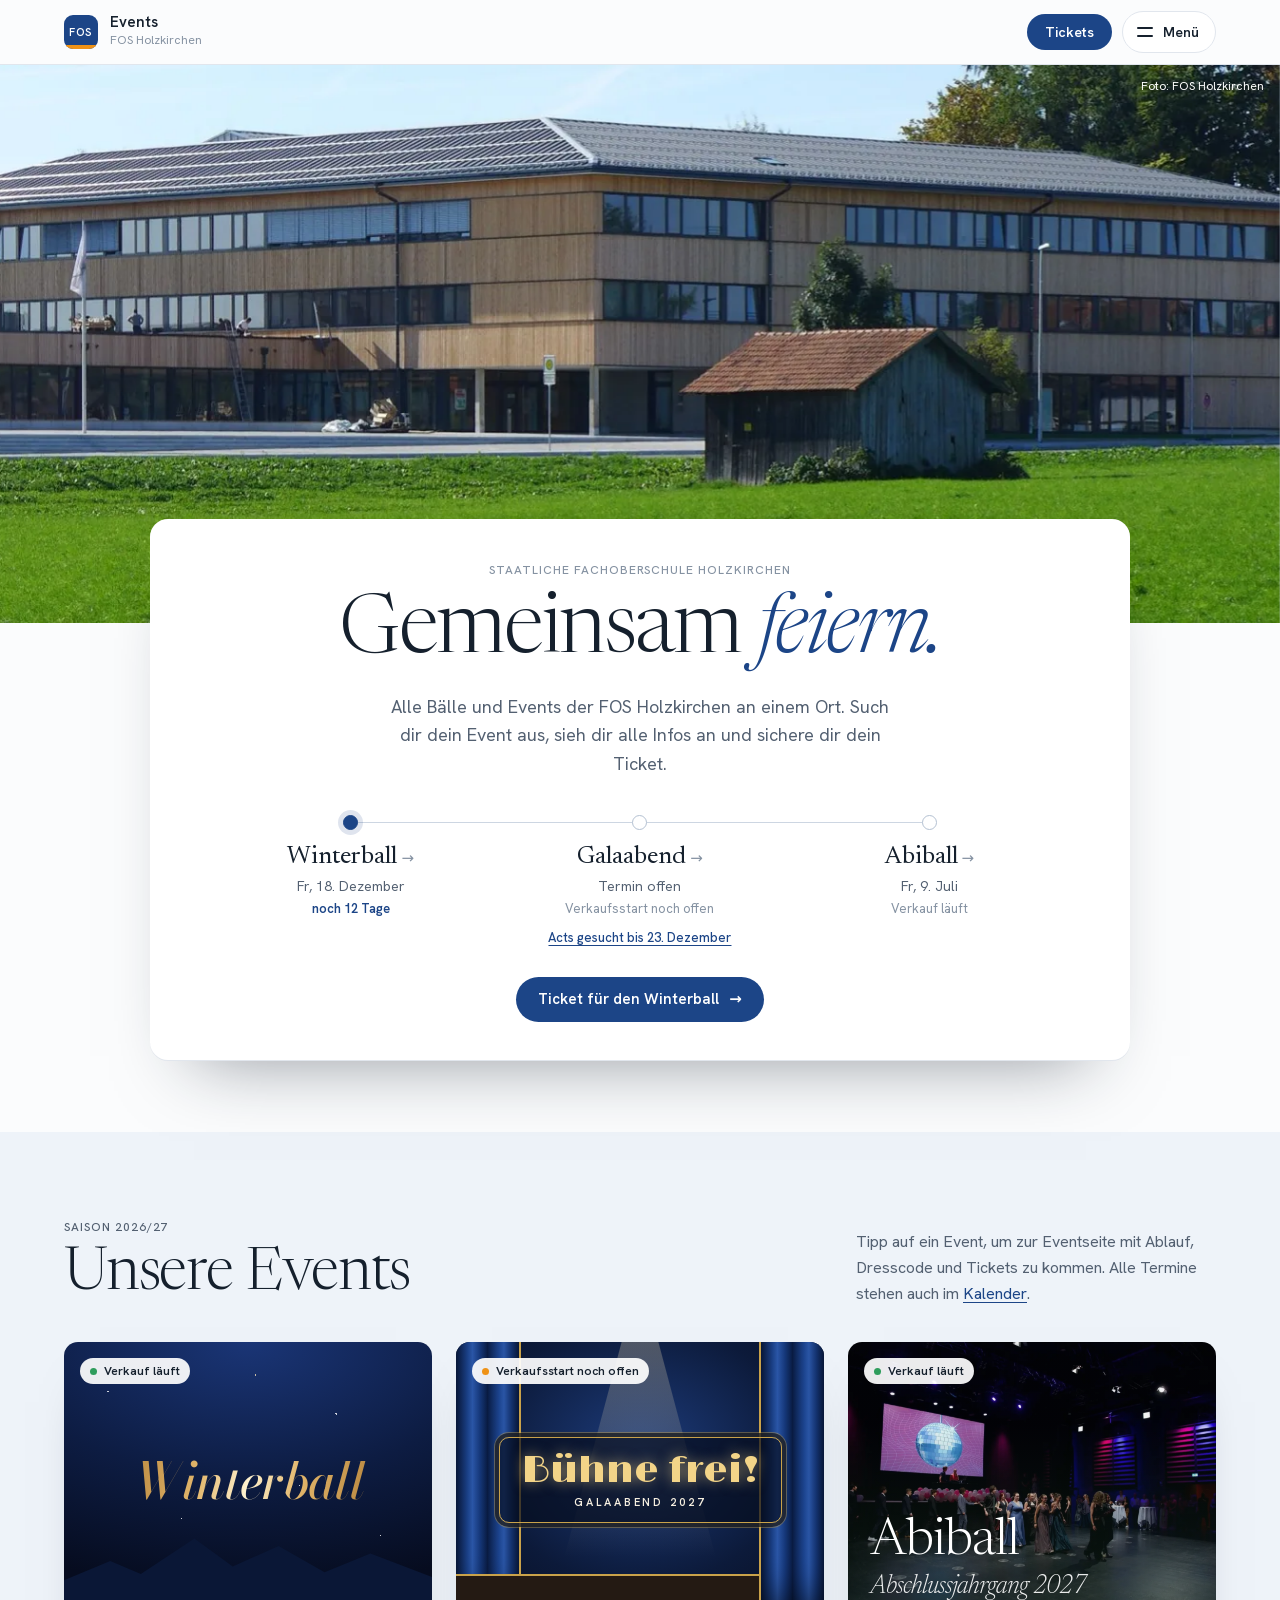
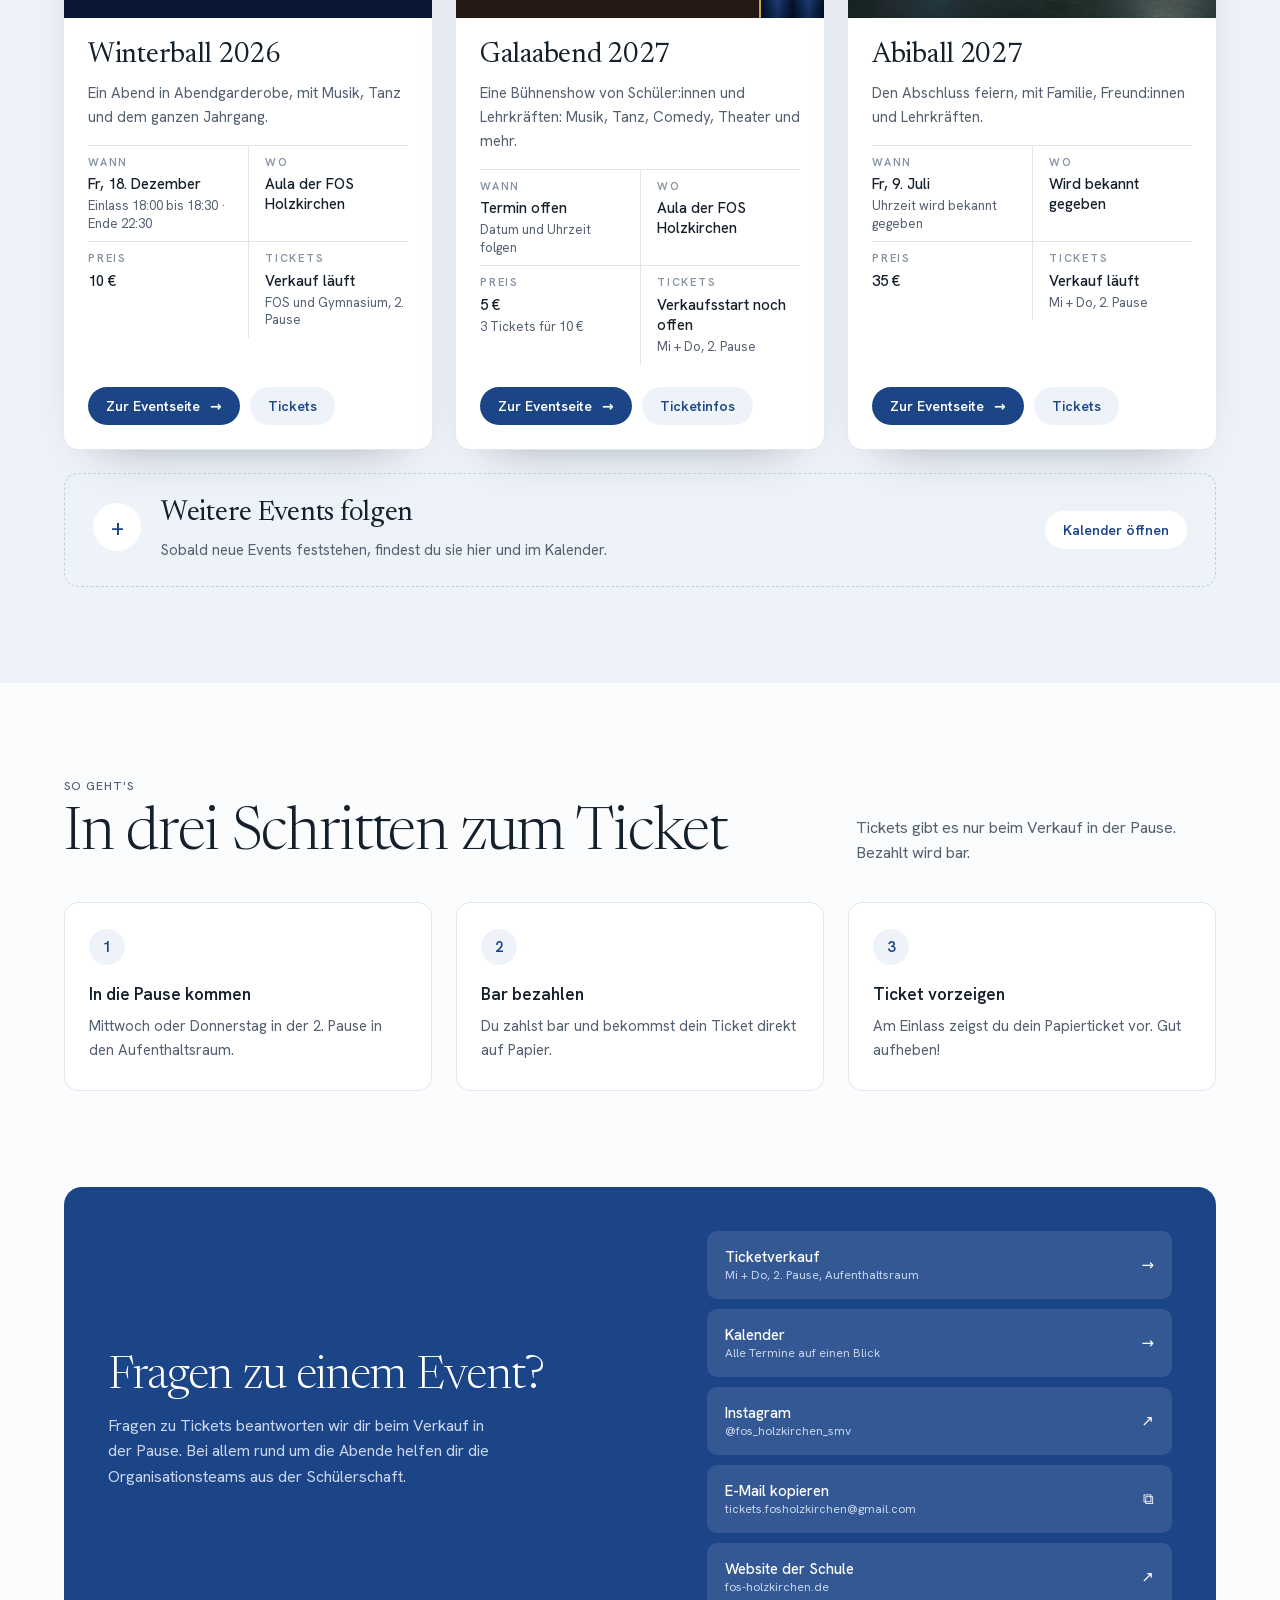
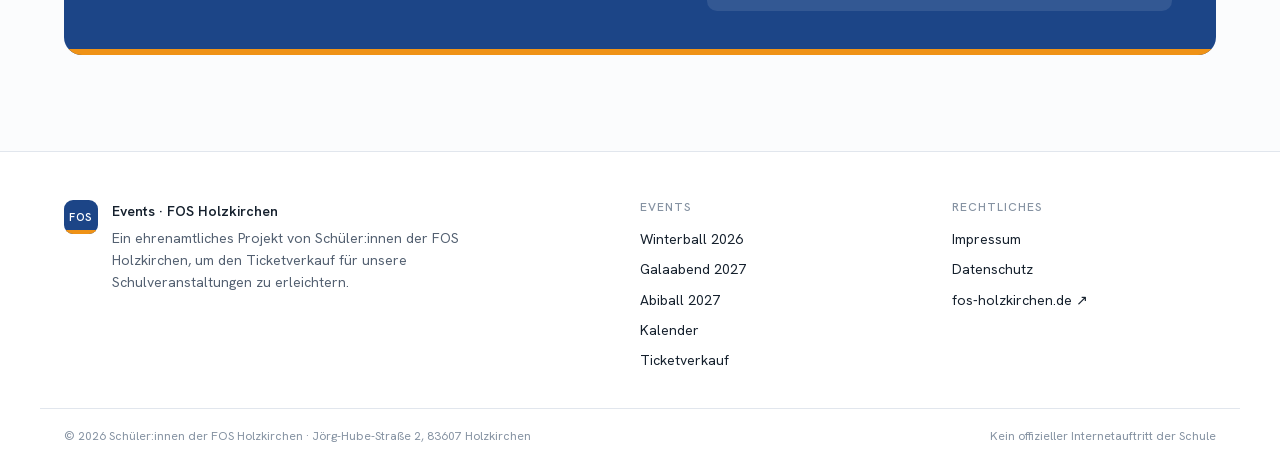
==== index.html @ 35906dfe "Winterball: Ticketverkauf auch am Gymnasium (Mi + Fr, Foyer, ab 27.11.) Co-Authored-By: Claude Opus " ====
<!doctype html>
<html lang="de">
<head>
<meta charset="utf-8">
<meta name="viewport" content="width=device-width, initial-scale=1, viewport-fit=cover">
<link rel="icon" href="data:image/svg+xml,%3Csvg%20xmlns%3D%22http%3A%2F%2Fwww.w3.org%2F2000%2Fsvg%22%20viewBox%3D%220%200%2064%2064%22%3E%3Crect%20width%3D%2264%22%20height%3D%2264%22%20rx%3D%2214%22%20fill%3D%22%231c4587%22%2F%3E%3Crect%20y%3D%2254%22%20width%3D%2264%22%20height%3D%2210%22%20fill%3D%22%23ef9216%22%2F%3E%3Ctext%20x%3D%2232%22%20y%3D%2238%22%20font-family%3D%22Arial%2CHelvetica%2Csans-serif%22%20font-size%3D%2220%22%20font-weight%3D%22700%22%20fill%3D%22%23fff%22%20text-anchor%3D%22middle%22%3EFOS%3C%2Ftext%3E%3C%2Fsvg%3E">
<meta name="theme-color" content="#1c4587">
<meta property="og:type" content="website">
<meta property="og:locale" content="de_DE">
<meta property="og:title" content="Events · FOS Holzkirchen">
<meta property="og:description" content="Alle Bälle und Events der FOS Holzkirchen mit Tickets, Terminen und Infos.">
<meta property="og:url" content="https://joshuaherdt.github.io/winterball-fos/">
<meta property="og:image" content="https://joshuaherdt.github.io/winterball-fos/og/events-start.jpg">
<meta property="og:image:width" content="1200">
<meta property="og:image:height" content="630">
<meta name="twitter:card" content="summary_large_image">
<link rel="canonical" href="https://joshuaherdt.github.io/winterball-fos/">
<script>window.WB_BASE = "";</script>
<title>Events · FOS Holzkirchen</title>
<meta name="claude:viewport-fit-sides" content="cover">
<meta name="description" content="Alle Bälle und Events der FOS Holzkirchen mit Tickets, Terminen und Infos.">
<link rel="preload" as="image" type="image/webp" href="img/fos-sommer.webp" media="(max-aspect-ratio: 1/1)">
<link rel="preload" as="image" type="image/webp" href="img/fos-wiese.webp" media="(min-aspect-ratio: 1001/1000)">
<link rel="stylesheet" href="fonts/f-d8c0fd04.css">
<style>
/* Layout: helle, einladende Startseite für alle Events der FOS. Echtes Foto der Schule im Hero,
   darunter die Events als Karten, die jeweils wie ein kleines Plakat ihrer Event-Seite aussehen.
   Farben: FOS-Blau und FOS-Orange auf viel Weiß, bewusst nur hell. */
:root {
  --paper: #fbfcfd;
  --tint: #eef3f9;
  --ink: #15202d;
  --ink-2: #536071;
  --ink-3: #8592a2;
  --line: #e1e6ed;
  --blue: #1c4587;
  --blue-hi: #2a5bb0;
  --orange: #ef9216;
  --navy: #0d1c42;
  --gold: #e2b66b;
  --green: #2c5e45;
  --f-serif: "Newsreader", "Iowan Old Style", Georgia, serif;
  --f-sans: "Hanken Grotesk", "Helvetica Neue", system-ui, sans-serif;
  --burst: #1c4587, #ef9216, #8592a2;
  --burst-shape: circle;
  --flash: rgba(28, 69, 135, .3);
  color-scheme: light;
}
* { box-sizing: border-box; }
html, body { margin: 0; }
[hidden] { display: none !important; }
body { background: var(--paper); color: var(--ink); font: 400 16px/1.6 var(--f-sans); -webkit-font-smoothing: antialiased; overflow-x: hidden; }
body::before { content: ""; position: fixed; inset: 0 0 auto; height: env(safe-area-inset-top, 0px); z-index: 60; background: var(--paper); }
.wrap { max-width: 1200px; margin: 0 auto; padding-left: max(24px, env(safe-area-inset-left, 0px)); padding-right: max(24px, env(safe-area-inset-right, 0px)); }
a { color: inherit; }
:focus-visible { outline: 2px solid var(--blue); outline-offset: 3px; border-radius: 4px; }
mark.ph { background: none; color: inherit; border-bottom: 1px dashed var(--ink-3); }
img { display: block; max-width: 100%; }
.label { margin: 0; font: 500 12px/1.3 var(--f-sans); letter-spacing: .08em; text-transform: uppercase; color: var(--ink-3); }
h1, h2, h3 { margin: 0; font-weight: 400; text-wrap: balance; }

.btn { appearance: none; border: 0; cursor: pointer; display: inline-flex; align-items: center; justify-content: center; gap: 10px; text-decoration: none; font: 600 15px/1 var(--f-sans); padding: 15px 22px; border-radius: 999px; background: var(--blue); color: #fff; transition: background .2s, transform .2s; }
.btn:hover { background: var(--blue-hi); }
.btn:active { transform: translateY(1px); }
.btn .arr { transition: transform .25s; }
.btn:hover .arr { transform: translateX(3px); }
.btn-soft { background: var(--tint); color: var(--blue); }
.btn-soft:hover { background: #e2eaf5; }
.link { font-weight: 500; color: var(--ink); text-decoration: none; background: linear-gradient(currentColor, currentColor) 0 100% / 100% 1px no-repeat; padding-bottom: 1px; }
.link:hover { color: var(--blue); }
.inline-link { appearance: none; border: 0; background: none; padding: 0; cursor: pointer; font: inherit; color: var(--blue); text-decoration: underline; text-underline-offset: 3px; }

/* ---------- Kopf ---------- */
.top { position: sticky; top: env(safe-area-inset-top, 0px); z-index: 50; background: rgba(251, 252, 253, .92); border-bottom: 1px solid var(--line); }
.top .wrap { height: 64px; display: flex; align-items: center; justify-content: space-between; gap: 20px; }
.brand { display: flex; align-items: center; gap: 12px; text-decoration: none; }
.mark { width: 34px; height: 34px; border-radius: 9px; background: var(--blue); color: #fff; display: grid; place-items: center; font: 600 11px/1 var(--f-sans); letter-spacing: .04em; position: relative; overflow: hidden; }
.mark::after { content: ""; position: absolute; left: 0; right: 0; bottom: 0; height: 4px; background: var(--orange); }
.brand b { display: block; font: 600 15px/1.1 var(--f-sans); }
.brand small { display: block; font-size: 12px; color: var(--ink-3); }
.top-r { display: flex; align-items: center; gap: 10px; }
.btn-sm { padding: 11px 18px; font-size: 14px; }
.menu-btn { appearance: none; cursor: pointer; display: inline-flex; align-items: center; gap: 10px; height: 42px; padding: 0 16px 0 14px; border-radius: 999px; border: 1px solid var(--line); background: #fff; color: var(--ink); font: 600 14px/1 var(--f-sans); transition: border-color .2s; }
.menu-btn:hover { border-color: #c4cfde; }
.burger { width: 16px; height: 10px; position: relative; }
.burger i { position: absolute; left: 0; right: 0; height: 1.6px; border-radius: 2px; background: currentColor; transition: transform .3s cubic-bezier(.2, .8, .2, 1), top .3s; }
.burger i:first-child { top: 0; } .burger i:last-child { top: 8px; }
.menu-btn[aria-expanded="true"] .burger i:first-child { top: 4px; transform: rotate(45deg); }
.menu-btn[aria-expanded="true"] .burger i:last-child { top: 4px; transform: rotate(-45deg); }
.menu { position: absolute; left: 0; right: 0; top: 100%; background: #fff; border-bottom: 1px solid var(--line); box-shadow: 0 30px 60px -30px rgba(21, 32, 45, .35); animation: drop .35s cubic-bezier(.2, .8, .2, 1); }
@keyframes drop { from { opacity: 0; transform: translateY(-8px); } }
.menu-in { max-width: 1200px; margin: 0 auto; padding: 28px max(24px, env(safe-area-inset-right, 0px)) 32px max(24px, env(safe-area-inset-left, 0px)); display: grid; grid-template-columns: 1.1fr 1fr; gap: 48px; }
.menu-col { display: grid; gap: 4px; align-content: start; }
.menu-col .label { margin-bottom: 8px; }
.m-ev { display: grid; grid-template-columns: 64px 1fr auto; gap: 16px; align-items: center; padding: 14px 12px; margin: 0 -12px; border-radius: 12px; text-decoration: none; transition: background .2s; }
.m-ev:hover { background: var(--tint); }
.m-date { display: grid; place-items: center; height: 60px; border-radius: 10px; background: var(--tint); color: var(--blue); line-height: 1; }
.m-date b { font: 400 26px/1 var(--f-serif); }
.m-date small { font: 600 11px/1 var(--f-sans); letter-spacing: .06em; text-transform: uppercase; margin-top: -10px; }
.m-ev strong { display: block; font: 400 24px/1.1 var(--f-serif); }
.m-ev span small { display: block; font-size: 13px; color: var(--ink-2); margin-top: 3px; }
.m-ev .go { color: var(--ink-3); }
.m-link { appearance: none; border: 0; background: none; cursor: pointer; width: 100%; text-align: left; display: flex; justify-content: space-between; align-items: center; gap: 12px; padding: 12px; margin: 0 -12px; border-radius: 10px; color: var(--ink); text-decoration: none; font: 500 16px/1.3 var(--f-sans); transition: background .2s; }
.m-link:hover { background: var(--tint); }
.m-link small { display: block; font-size: 13px; font-weight: 400; color: var(--ink-3); }
.m-ic { color: var(--ink-3); display: grid; place-items: center; }
.m-ic svg { width: 18px; height: 18px; }
html.menu-open { overflow: hidden; }
/* Seite gesperrt (Menü offen): Kopfzeile oben festhalten, sonst rutscht sie samt Schließen-Knopf aus dem Bild */
html.menu-open .top { position: fixed; left: 0; right: 0; }

/* ---------- Kalender ---------- */
.cal { border: 0; padding: 0; max-width: none; max-height: none; width: 100%; height: 100%; margin: 0; background: transparent; }
.cal[open] { display: flex; padding: 16px; }
.cal::backdrop { background: rgba(21, 32, 45, .4); }
.cal-in { position: relative; margin: auto; width: min(560px, 100%); max-height: calc(100vh - 32px); overflow-y: auto; background: #fff; border-radius: 18px; padding: 30px 28px 26px; box-shadow: 0 40px 100px -30px rgba(0, 0, 0, .45); animation: pop .4s cubic-bezier(.2, .85, .2, 1); }
@keyframes pop { from { opacity: 0; transform: translateY(16px) scale(.98); } }
.cal-in h2 { margin: 8px 0 20px; font: 300 32px/1.05 var(--f-serif); letter-spacing: -.02em; }
.cal-x { appearance: none; border: 0; cursor: pointer; position: absolute; top: 16px; right: 16px; width: 40px; height: 40px; border-radius: 50%; background: var(--tint); color: var(--ink); display: grid; place-items: center; }
.cal-x svg { width: 18px; height: 18px; }
.cal-grid-wrap { border: 1px solid var(--line); border-radius: 14px; padding: 14px; }
.cal-head { display: flex; justify-content: space-between; align-items: center; margin-bottom: 10px; }
.cal-head b { font: 400 20px/1 var(--f-serif); }
.cal-nav { appearance: none; border: 0; cursor: pointer; width: 36px; height: 36px; border-radius: 50%; background: var(--tint); color: var(--blue); font-size: 16px; }
.cal-nav:hover { background: #dfe8f4; }
.cal-days, .cal-grid { display: grid; grid-template-columns: repeat(7, 1fr); text-align: center; }
.cal-days span { font-size: 11px; font-weight: 600; letter-spacing: .06em; text-transform: uppercase; color: var(--ink-3); padding: 4px 0 8px; }
.cal-grid span, .cal-grid button, .cal-grid a { height: 40px; display: grid; place-items: center; font-size: 14px; font-variant-numeric: tabular-nums; border-radius: 10px; }
.cal-grid .o { color: #c7cfda; }
.cal-grid .t { box-shadow: inset 0 0 0 1.5px var(--line); font-weight: 600; }
.cal-grid button, .cal-grid a { appearance: none; border: 0; cursor: pointer; font: 600 14px var(--f-sans); color: #fff; background: var(--blue); position: relative; text-decoration: none; }
.cal-grid .ev-abiball { background: var(--green); }
.cal-grid .ev-galaabend { background: #b0872e; }
.cal-grid button:hover, .cal-grid a:hover { filter: brightness(1.1); }
.cal-name { color: inherit; text-decoration: none; }
.cal-name:hover { color: var(--blue); text-decoration: underline; }
.cal-hint { margin: 10px 2px 0; font-size: 13px; color: var(--ink-3); }
.cal-list { list-style: none; margin: 18px 0 0; padding: 0; display: grid; gap: 10px; }
.cal-list li { display: grid; grid-template-columns: 56px 1fr; gap: 14px; align-items: start; padding: 14px; border-radius: 12px; border: 1px solid var(--line); transition: border-color .2s, background .2s; }
.cal-list li.hit { border-color: var(--blue); background: var(--tint); }
.cal-list .m-date { height: 56px; }
.cal-list strong { display: block; font: 400 21px/1.15 var(--f-serif); }
.cal-list p { margin: 2px 0 8px; font-size: 14px; color: var(--ink-2); }
.cal-acts { display: flex; flex-wrap: wrap; gap: 6px 16px; font-size: 14px; }
.cal-acts a { color: var(--blue); font-weight: 500; text-decoration: none; }
.cal-acts a:hover { text-decoration: underline; }

/* ---------- Hero: Foto über die ganze Breite, die Karte liegt auf der freien Wiese ---------- */
.hero-foto { position: relative; margin: 0; height: clamp(340px, 62vh, 680px); height: clamp(340px, 62svh, 680px); overflow: hidden; background: #cfdde9; }
.hero-foto img { width: 100%; height: 100%; object-fit: cover; object-position: 50% 42%; animation: settle 2.6s cubic-bezier(.16, .8, .24, 1) both; }
@keyframes settle { from { transform: scale(1.07); } }
.hero-foto figcaption { position: absolute; top: 12px; right: 16px; font-size: 12px; color: #fff; text-shadow: 0 1px 6px rgba(0, 0, 0, .55); }
.hero { position: relative; z-index: 2; margin: -104px auto 0; padding-bottom: 72px; }
.hero-karte { max-width: 980px; margin: 0 auto; padding: 44px 56px 38px; border-radius: 18px; background: #fff; text-align: center; box-shadow: 0 1px 0 var(--line), 0 40px 70px -44px rgba(21, 32, 45, .5); }
.hero h1 { margin-top: 14px; font: 300 clamp(50px, 6.4vw, 84px)/1 var(--f-serif); letter-spacing: -.03em; }
.hero h1 em { font-style: italic; color: var(--blue); }
.hero .lead { margin: 18px auto 0; font-size: 18px; color: var(--ink-2); max-width: 52ch; }
/* Saison auf einen Blick: drei Stationen auf einer Linie, das nächste Event ist hervorgehoben */
.saison { position: relative; list-style: none; margin: 36px 0 0; padding: 0; display: grid; grid-template-columns: repeat(3, minmax(0, 1fr)); }
.saison::before { content: ""; position: absolute; top: 7px; left: 16.66%; right: 16.66%; height: 1px; background: #cdd6e2; }
.halt { display: grid; justify-items: center; gap: 2px; padding: 0 10px 4px; text-decoration: none; border-radius: 10px; }
.halt i { position: relative; width: 15px; height: 15px; margin-bottom: 12px; border-radius: 50%; background: #fff; border: 1.5px solid #b4c1d2; transition: border-color .2s, background .2s; }
.halt b { font: 400 25px/1.15 var(--f-serif); transition: color .2s; }
.halt span { font-size: 14px; color: var(--ink-2); }
.halt small { font-size: 13px; color: var(--ink-3); }
.halt b::after { content: " →"; font: 400 15px/1 var(--f-sans); color: var(--ink-3); transition: color .2s; }
.halt:hover b, .halt:hover b::after { color: var(--blue); }
.halt:hover i { border-color: var(--blue); }
.halt.jetzt i { background: var(--blue); border-color: var(--blue); box-shadow: 0 0 0 5px rgba(28, 69, 135, .14); }
.halt.jetzt small { color: var(--blue); font-weight: 600; }
.saison li { display: grid; justify-items: center; align-content: start; }
.halt-acts { margin-top: 4px; font-size: 13px; font-weight: 500; color: var(--blue); text-underline-offset: 3px; }
.halt-acts:hover { color: var(--blue-hi); }
.hero-los { margin-top: 28px; }

/* ---------- Events ---------- */
.events { background: var(--tint); padding-block: 88px 96px; }
.head { display: flex; justify-content: space-between; align-items: end; gap: 24px; flex-wrap: wrap; margin-bottom: 36px; }
.head h2 { margin-top: 12px; font: 300 clamp(38px, 4.6vw, 60px)/1 var(--f-serif); letter-spacing: -.02em; }
.head p { margin: 0; color: var(--ink-2); max-width: 40ch; }
.cards { display: grid; grid-template-columns: repeat(3, 1fr); gap: 24px; }
.card { background: #fff; border-radius: 14px; overflow: hidden; display: flex; flex-direction: column; box-shadow: 0 1px 0 var(--line), 0 24px 50px -36px rgba(21, 32, 45, .5); transition: transform .35s cubic-bezier(.2, .8, .2, 1), box-shadow .35s; }
.card:hover { transform: translateY(-4px); box-shadow: 0 1px 0 var(--line), 0 36px 60px -36px rgba(21, 32, 45, .6); }
.poster { position: relative; aspect-ratio: 4 / 3; display: grid; place-items: center; text-decoration: none; overflow: hidden; }
.poster--winterball { background: radial-gradient(120% 90% at 50% 0%, #1a3576 0%, var(--navy) 55%, #060c1f 100%); }
.poster--winterball::before { content: ""; position: absolute; inset: 0; background-image: radial-gradient(1.6px 1.6px at 12% 18%, #fff 50%, transparent 51%), radial-gradient(1.2px 1.2px at 32% 64%, #fff 50%, transparent 51%), radial-gradient(1.8px 1.8px at 74% 26%, #fff 50%, transparent 51%), radial-gradient(1.2px 1.2px at 86% 70%, #fff 50%, transparent 51%), radial-gradient(1.4px 1.4px at 52% 12%, #f7e2b2 50%, transparent 51%), radial-gradient(1.2px 1.2px at 22% 84%, #fff 50%, transparent 51%), radial-gradient(1.5px 1.5px at 64% 52%, #fff 50%, transparent 51%); opacity: .8; animation: fall 9s linear infinite; }
@keyframes fall { from { background-position: 0 -40px; } to { background-position: 0 260px; } }
.poster--winterball::after { content: ""; position: absolute; left: -2%; right: -2%; bottom: -1px; height: 34%; background: #0a1736; clip-path: polygon(0 100%, 0 62%, 14% 38%, 22% 52%, 36% 14%, 46% 44%, 58% 22%, 70% 50%, 82% 30%, 100% 58%, 100% 100%); }
.poster--winterball .p-t { font: italic 500 clamp(40px, 4vw, 54px)/1 "Bodoni Moda", Didot, Georgia, serif; letter-spacing: -.02em; background: linear-gradient(100deg, #b8873f, #e2b66b 30%, #fff2cf 50%, #e2b66b 70%, #b8873f); -webkit-background-clip: text; background-clip: text; color: transparent; position: relative; z-index: 1; padding: 0 .1em; }
.poster--galaabend { background: radial-gradient(70% 80% at 50% 40%, #1d3c7c, #0c1a3a 60%, #070d1f); }
.poster--galaabend::before, .poster--galaabend::after { content: ""; position: absolute; top: 0; bottom: 0; width: 17%; background: repeating-linear-gradient(90deg, #0a1c44 0, #1d4693 18%, #2d5bb0 26%, #16397d 38%, #0a1c44 50%); box-shadow: inset 0 -30px 40px -10px rgba(0, 0, 0, .6); }
.poster--galaabend::before { left: 0; border-right: 2px solid #c9a24a; } .poster--galaabend::after { right: 0; border-left: 2px solid #c9a24a; }
.poster--galaabend .p-beam { position: absolute; inset: -10% 25% 0; background: linear-gradient(180deg, rgba(255, 236, 190, .3), transparent 80%); clip-path: polygon(44% 0, 56% 0, 100% 100%, 0 100%); }
.poster--galaabend .p-t { position: relative; z-index: 1; display: grid; justify-items: center; gap: 6px; padding: 14px 22px; border: 1.5px solid #c9a24a; border-radius: 10px; background: rgba(7, 13, 31, .7); font: 400 clamp(30px, 3vw, 40px)/1 "Limelight", Georgia, serif; color: #f3d488; text-shadow: 0 0 14px rgba(243, 212, 136, .6); box-shadow: 0 0 0 4px rgba(7, 13, 31, .7), 0 0 0 5px rgba(201, 162, 74, .4); }
.poster--galaabend .p-t em { font: 600 11px/1 var(--f-sans); letter-spacing: .26em; text-transform: uppercase; font-style: normal; color: #f6efe0; text-shadow: none; }
.poster--galaabend .p-floor { position: absolute; left: 0; right: 0; bottom: 0; height: 16%; background: #241a13; border-top: 2px solid #c9a24a; }
.poster--abiball img, .poster--abiball::before { position: absolute; inset: 0; width: 100%; height: 100%; }
.poster--abiball img { object-fit: cover; object-position: 50% 45%; }
.poster--abiball::before { content: ""; z-index: 1; background: linear-gradient(180deg, rgba(20, 45, 32, .05) 30%, rgba(20, 45, 32, .55)); }
.poster--abiball .p-t { position: absolute; left: 22px; bottom: 18px; z-index: 2; color: #fff; font: 300 clamp(40px, 4vw, 54px)/1 var(--f-serif); letter-spacing: -.02em; }
.poster--abiball .p-t em { font-style: italic; font-size: .5em; display: block; margin-top: 6px; opacity: .9; }
.p-tag { position: absolute; top: 16px; left: 16px; z-index: 2; font: 600 12px/1 var(--f-sans); padding: 7px 10px; border-radius: 999px; background: rgba(255, 255, 255, .92); color: var(--ink); display: inline-flex; align-items: center; gap: 7px; }
.p-tag::before { content: ""; width: 7px; height: 7px; border-radius: 50%; background: #2f9d5c; }
.p-tag.soon::before { background: var(--orange); }
.c-body { padding: 22px 24px 24px; display: flex; flex-direction: column; align-items: flex-start; gap: 10px; flex: 1; }
.c-body .kf { align-self: stretch; margin-top: 6px; --kf-line: var(--line); --kf-label: var(--ink-3); --kf-label-o: 1; }
.c-body .kf dd small { color: var(--ink-2); opacity: 1; }
.c-body h3 { font: 400 28px/1.1 var(--f-serif); letter-spacing: -.01em; }
.c-body p { margin: 0; color: var(--ink-2); font-size: 15px; }
.c-act { margin-top: auto; padding-top: 12px; display: flex; gap: 10px; flex-wrap: wrap; }
.c-act .btn { padding: 12px 18px; font-size: 14px; }
.card.more { background: transparent; box-shadow: none; border: 1.5px dashed #c3cfdf; justify-content: center; }
.card.more:hover { transform: none; }
.card.more .c-body { justify-content: center; padding: 32px 28px; }
.card.more .btn-soft { background: #fff; }
.card.more { grid-column: 1 / -1; }
.card.more .c-body { display: grid; grid-template-columns: auto 1fr auto; align-items: center; column-gap: 20px; padding: 24px 28px; }
.card.more .plus { grid-row: span 2; }
.card.more .c-act { grid-column: 3; grid-row: 1 / span 2; margin: 0; padding: 0; }
@media (max-width: 720px) { .card.more .c-body { grid-template-columns: 1fr; row-gap: 10px; } .card.more .plus, .card.more .c-act { grid-row: auto; grid-column: auto; } }
.plus { width: 48px; height: 48px; border-radius: 50%; display: grid; place-items: center; background: #fff; color: var(--blue); font-size: 24px; margin-bottom: 6px; }

/* ---------- So geht's & Kontakt ---------- */
.sec { padding-block: 96px 0; }
#steps { list-style: none; margin: 0; padding: 0; display: grid; grid-template-columns: repeat(3, 1fr); gap: 24px; }
.step { display: grid; gap: 6px; align-content: start; padding: 26px 24px 28px; border-radius: 14px; background: #fff; border: 1px solid var(--line); }
.step-n { width: 36px; height: 36px; border-radius: 50%; display: grid; place-items: center; background: var(--tint); color: var(--blue); font-weight: 600; font-size: 15px; margin-bottom: 10px; }
.step b { font-weight: 600; font-size: 17px; }
.step span:last-child { color: var(--ink-2); font-size: 15px; }
.contact { margin-top: 96px; padding: 44px; border-radius: 18px; background: var(--blue); color: #fff; display: grid; grid-template-columns: 1.2fr 1fr; gap: 40px; align-items: center; position: relative; overflow: hidden; }
.contact::after { content: ""; position: absolute; left: 0; right: 0; bottom: 0; height: 6px; background: var(--orange); }
.contact h2 { font: 300 clamp(32px, 3.6vw, 46px)/1.05 var(--f-serif); letter-spacing: -.02em; }
.contact p { margin: 12px 0 0; color: #c9d6ee; max-width: 44ch; }
.c-links { display: grid; gap: 10px; }
.c-links a, .c-links button { appearance: none; border: 0; cursor: pointer; display: flex; justify-content: space-between; align-items: center; gap: 12px; padding: 16px 18px; border-radius: 10px; background: rgba(255, 255, 255, .1); color: #fff; font: 500 15px var(--f-sans); text-decoration: none; text-align: left; transition: background .2s; }
.c-links a:hover, .c-links button:hover { background: rgba(255, 255, 255, .18); }
.c-links small { display: block; color: #c9d6ee; font-size: 12px; font-weight: 400; }
footer { margin-top: 96px; border-top: 1px solid var(--line); font-size: 14px; color: var(--ink-2); background: #fff; }
.foot { display: grid; grid-template-columns: 2fr 1fr 1fr; gap: 48px; padding-block: 48px 36px; }
.f-brand { display: flex; gap: 14px; align-items: flex-start; }
.f-brand .mark { flex: none; }
.f-brand p { margin: 0; max-width: 44ch; }
.f-brand b { display: block; color: var(--ink); font-weight: 600; margin-bottom: 4px; }
.f-col { display: grid; gap: 8px; align-content: start; }
.f-col b { font: 500 12px/1.3 var(--f-sans); letter-spacing: .08em; text-transform: uppercase; color: var(--ink-3); margin-bottom: 4px; }
.f-col a, .f-col button { appearance: none; border: 0; background: none; padding: 0; cursor: pointer; font: inherit; color: var(--ink); text-align: left; text-decoration: none; justify-self: start; transition: color .2s; }
.f-col a:hover, .f-col button:hover { color: var(--blue); }
.f-base { display: flex; justify-content: space-between; gap: 12px; flex-wrap: wrap; padding-block: 18px 28px; border-top: 1px solid var(--line); font-size: 12px; color: var(--ink-3); }

/* ---------- Kauf-Fenster ---------- */
.sheet::backdrop { background: rgba(21, 32, 45, .4); }
.sheet-in { background: #fff; color: var(--ink); border-radius: 18px; padding: 34px 30px 26px; box-shadow: 0 40px 100px -30px rgba(0, 0, 0, .45); display: grid; }
.sheet-step { display: grid; gap: 18px; }
.sheet-x { background: var(--tint) !important; color: var(--ink); }
.sheet-x svg { width: 18px; height: 18px; }
.sheet-kicker { margin: 0; font: 500 12px/1.3 var(--f-sans); letter-spacing: .08em; text-transform: uppercase; color: var(--ink-3); }
.sheet-title { margin: -8px 0 0; font: 300 34px/1.05 var(--f-serif); letter-spacing: -.02em; }
.sheet-ev { padding: 14px; border-radius: 12px; border: 1.5px solid var(--line); background: none; transition: border-color .2s, background .2s; }
.sheet-ev b { font: 400 19px/1.15 var(--f-serif); }
.sheet-ev span { font-size: 13px; color: var(--ink-3); }
.sheet-ev em { font-style: normal; font-size: 13px; color: var(--ink-2); }
.sheet-ev[aria-checked="true"] { border-color: var(--blue); background: var(--tint); }
.sheet-detail { display: grid; gap: 14px; }
.sheet-prices { list-style: none; margin: 0; padding: 0; }
.sheet-prices li { display: flex; justify-content: space-between; align-items: baseline; gap: 16px; padding: 12px 0; border-bottom: 1px solid var(--line); }
.sheet-prices span { color: var(--ink-2); }
.sheet-prices small { display: block; font-size: 12px; color: var(--blue); }
.sheet-prices b { font: 400 21px/1 var(--f-serif); white-space: nowrap; }
.sheet-prices s { font-size: .7em; color: var(--ink-3); }
.quota { color: var(--blue); }
.quota-bar { height: 4px; background: var(--line); }
.quota-txt { margin: 8px 0 0; font-size: 14px; color: var(--ink-2); }
.quota-txt b { color: var(--ink); }
.sheet-note { margin: 0; font-size: 15px; color: var(--ink-2); }
.sheet-need p { margin: 0 0 8px; font: 500 11px/1.3 var(--f-sans); letter-spacing: .08em; text-transform: uppercase; color: var(--ink-3); }
.sheet-need ul { display: grid; gap: 6px; font-size: 15px; color: var(--ink-2); }
.sheet-go { width: 100%; padding: 17px; font-size: 16px; }
.sheet-host { margin: -6px 0 0; display: flex; gap: 8px; align-items: center; justify-content: center; font-size: 13px; color: var(--ink-3); }
.sheet-done { text-align: center; justify-items: center; }
.sheet-ok { width: 60px; height: 60px; border-radius: 50%; display: grid; place-items: center; background: var(--blue); color: #fff; }
.sheet-sub { margin: -6px 0 4px; color: var(--ink-2); }
.sheet-share { justify-content: center; gap: 18px !important; }
.chip-s { appearance: none; border: 0; background: none; cursor: pointer; display: inline-flex; align-items: center; gap: 8px; font: 500 14px var(--f-sans); color: var(--ink); text-decoration: none; }

@media (max-width: 980px) {
  .cards { grid-template-columns: 1fr 1fr; }
  .card.more { grid-column: 1 / -1; }
  .contact { grid-template-columns: 1fr; }
}
/* Tablet hochkant: Karte etwas schmaler im Abstand, Foto höher */
@media (max-width: 980px) and (min-width: 721px) {
  .hero-foto { height: 58vh; height: 58svh; }
  .hero-foto img { object-position: 50% 42%; }
  .hero-karte { padding: 38px 36px 32px; }
}
/* Handy quer: wenig Höhe, Foto bleibt schmaler Streifen */
@media (max-height: 480px) and (orientation: landscape) {
  .hero-foto { height: 72vh; min-height: 220px; }
  .hero { margin-top: -56px; }
}
@media (max-width: 720px) {
  .menu { position: fixed; top: calc(64px + env(safe-area-inset-top, 0px)); bottom: 0; overflow-y: auto; }
  .menu-in { grid-template-columns: 1fr; gap: 24px; padding-top: 20px; }
  .menu-lbl { display: none; }
  .menu-btn { width: 42px; padding: 0; justify-content: center; }
  .cal[open] { padding: 0; }
  .cal-in { margin: auto 0 0; width: 100%; border-radius: 18px 18px 0 0; padding: 26px 18px calc(22px + env(safe-area-inset-bottom, 0px)); max-height: 92vh; overflow-y: auto; }
  .cal-in h2 { font-size: 28px; }
  .wrap { padding-left: max(20px, env(safe-area-inset-left, 0px)); padding-right: max(20px, env(safe-area-inset-right, 0px)); }
  .top nav .hide-s { display: none; }
  .brand small { display: none; }
  .hero-foto { height: 54vh; height: 54svh; min-height: 300px; }
  .hero-foto img { object-position: 50% 62%; }
  .hero { margin-top: -72px; padding-bottom: 56px; }
  .hero-karte { margin-inline: -6px; padding: 30px 22px 22px; border-radius: 16px; }
  .hero h1 { font-size: clamp(46px, 13.4vw, 62px); }
  .hero .lead { margin-top: 14px; font-size: 17px; }
  /* Stationen untereinander: die Linie läuft links von Punkt zu Punkt */
  .saison { grid-template-columns: 1fr; gap: 0; margin-top: 26px; text-align: left; }
  .saison::before { top: 26px; bottom: 64px; left: 7px; right: auto; width: 1px; height: auto; }
  .saison li { justify-items: stretch; }
  .halt { position: relative; grid-template-columns: 15px 1fr; justify-items: start; column-gap: 16px; padding: 12px 30px 12px 0; }
  .halt i { grid-row: 1 / span 3; margin: 7px 0 0; }
  .halt b { font-size: 23px; }
  .halt b::after { position: absolute; right: 4px; top: 50%; transform: translateY(-50%); font-size: 20px; }
  .halt-acts { margin: -6px 0 8px 31px; padding-block: 4px; justify-self: start; }
  .hero-los { margin-top: 14px; }
  .hero-los .btn { width: 100%; }
  .events { padding-block: 64px 72px; }
  .cards, #steps { grid-template-columns: 1fr; }
  .sec { padding-top: 72px; }
  .contact { margin-top: 72px; padding: 30px 24px; }
  .foot { grid-template-columns: 1fr 1fr; gap: 28px; }
  .f-brand { grid-column: 1 / -1; }
  .sheet-in { padding: 28px 20px 22px; }
  .sheet-title { font-size: 30px; }
}
@media (prefers-reduced-motion: reduce) { *, *::before, *::after { animation: none !important; transition: none !important; } }
</style>
</head>
<body>
<header class="top">
  <div class="wrap">
    <a class="brand" href="./" aria-label="Events der FOS Holzkirchen, Startseite">
      <span class="mark" aria-hidden="true">FOS</span>
      <span><b>Events</b><small>FOS Holzkirchen</small></span>
    </a>
    <div class="top-r">
      <button class="btn btn-sm" type="button" data-buy>Tickets</button>
      <button class="menu-btn" type="button" id="menuBtn" aria-expanded="false" aria-controls="menu">
        <span class="burger" aria-hidden="true"><i></i><i></i></span><span class="menu-lbl">Menü</span>
      </button>
    </div>
  </div>
  <nav class="menu" id="menu" aria-label="Menü" hidden>
    <div class="menu-in">
      <div class="menu-col">
        <p class="label">Events</p>
        <div id="menuEvents"></div>
      </div>
      <div class="menu-col">
        <p class="label">Mehr</p>
        <button class="m-link" type="button" data-open-cal><span>Kalender<small>Alle Termine auf einen Blick</small></span><span class="m-ic" aria-hidden="true"><svg viewBox="0 0 24 24" fill="none" stroke="currentColor" stroke-width="1.7"><rect x="3" y="5" width="18" height="16" rx="2"/><path d="M3 10h18M8 3v4M16 3v4"/></svg></span></button>
        <a class="m-link" href="#so-gehts"><span>So kommst du an Tickets<small>In drei Schritten</small></span><span class="m-ic" aria-hidden="true">→</span></a>
        <a class="m-link" href="#kontakt-hub"><span>Kontakt<small>Fragen an das Team</small></span><span class="m-ic" aria-hidden="true">→</span></a>
        <a class="m-link" data-insta href="#"><span>Instagram<small data-insta-text></small></span><span class="m-ic" aria-hidden="true">↗</span></a>
        <a class="m-link" href="https://www.fos-holzkirchen.de" target="_blank" rel="noopener"><span>Website der Schule<small>fos-holzkirchen.de</small></span><span class="m-ic" aria-hidden="true">↗</span></a>
      </div>
    </div>
  </nav>
</header>

<dialog class="cal" id="cal" aria-labelledby="cal-title">
  <div class="cal-in">
    <button class="cal-x" type="button" data-close-cal aria-label="Kalender schließen"><svg viewBox="0 0 24 24" fill="none" stroke="currentColor" stroke-width="1.8"><path d="M6 6l12 12M18 6 6 18"/></svg></button>
    <p class="label">Kalender</p>
    <h2 id="cal-title">Termine der FOS-Events</h2>
    <div class="cal-grid-wrap">
      <div class="cal-head">
        <button type="button" class="cal-nav" data-cal-step="-1" aria-label="Vorheriger Monat">←</button>
        <b id="calMonth"></b>
        <button type="button" class="cal-nav" data-cal-step="1" aria-label="Nächster Monat">→</button>
      </div>
      <div class="cal-days" aria-hidden="true"><span>Mo</span><span>Di</span><span>Mi</span><span>Do</span><span>Fr</span><span>Sa</span><span>So</span></div>
      <div class="cal-grid" id="calGrid"></div>
    </div>
    <p class="cal-hint">Tipp auf einen farbigen Tag, um direkt zum Event zu kommen.</p>
    <ol class="cal-list" id="calList"></ol>
  </div>
</dialog>

<main>
  <figure class="hero-foto">
    <picture>
      <source media="(max-aspect-ratio: 1/1)" srcset="img/fos-sommer.webp" type="image/webp">
      <source srcset="img/fos-wiese.webp" type="image/webp">
      <img src="img/fos-wiese.jpg" width="2000" height="587" fetchpriority="high" alt="Die FOS Holzkirchen mit Holzfassade, davor die Wiese mit dem kleinen Holzstadl">
    </picture>
    <figcaption>Foto: FOS Holzkirchen</figcaption>
  </figure>
  <div class="wrap">
    <section class="hero">
      <div class="hero-karte">
        <p class="label">Staatliche Fachoberschule Holzkirchen</p>
        <h1>Gemeinsam <em>feiern.</em></h1>
        <p class="lead">Alle Bälle und Events der FOS Holzkirchen an einem Ort. Such dir dein Event aus, sieh dir alle Infos an und sichere dir dein Ticket.</p>
        <ol class="saison" id="saison" aria-label="Die Events der Saison 2026/27"></ol>
        <div class="hero-los" id="heroLos"></div>
      </div>
    </section>
  </div>

  <section class="events" id="programm" aria-labelledby="h-ev">
    <div class="wrap">
      <div class="head">
        <div><p class="label">Saison 2026/27</p><h2 id="h-ev">Unsere Events</h2></div>
        <p>Tipp auf ein Event, um zur Eventseite mit Ablauf, Dresscode und Tickets zu kommen. Alle Termine stehen auch im <button type="button" class="inline-link" data-open-cal>Kalender</button>.</p>
      </div>
      <div class="cards" id="cards"></div>
    </div>
  </section>

  <div class="wrap">
    <section class="sec" id="so-gehts" aria-labelledby="h-st">
      <div class="head"><div><p class="label">So geht's</p><h2 id="h-st">In drei Schritten zum Ticket</h2></div><p>Tickets gibt es nur beim Verkauf in der Pause. Bezahlt wird bar.</p></div>
      <ol id="steps"></ol>
    </section>

    <section class="contact" id="kontakt-hub" aria-labelledby="h-co">
      <div>
        <h2 id="h-co">Fragen zu einem Event?</h2>
        <p>Fragen zu Tickets beantworten wir dir beim Verkauf in der Pause. Bei allem rund um die Abende helfen dir die Organisationsteams aus der Schülerschaft.</p>
      </div>
      <div class="c-links">
        <button type="button" data-buy><span>Ticketverkauf<small>Mi + Do, 2. Pause, Aufenthaltsraum</small></span><span aria-hidden="true">→</span></button>
        <button type="button" data-open-cal><span>Kalender<small>Alle Termine auf einen Blick</small></span><span aria-hidden="true">→</span></button>
        <a data-insta href="#"><span>Instagram<small data-insta-text></small></span><span aria-hidden="true">↗</span></a>
        <button type="button" data-copy-mail><span><span class="lbl">E-Mail kopieren</span><small data-mail-text></small></span><span aria-hidden="true">⧉</span></button>
        <a href="https://www.fos-holzkirchen.de" target="_blank" rel="noopener"><span>Website der Schule<small>fos-holzkirchen.de</small></span><span aria-hidden="true">↗</span></a>
      </div>
    </section>
  </div>
</main>

<footer>
  <div class="wrap foot">
    <div class="f-brand">
      <span class="mark" aria-hidden="true">FOS</span>
      <p><b>Events · FOS Holzkirchen</b>Ein ehrenamtliches Projekt von Schüler:innen der FOS Holzkirchen, um den Ticketverkauf für unsere Schulveranstaltungen zu erleichtern.</p>
    </div>
    <nav class="f-col" aria-label="Events">
      <b>Events</b>
      <a href="winterball/">Winterball 2026</a>
      <a href="galaabend/">Galaabend 2027</a>
      <a href="abiball/">Abiball 2027</a>
      <button type="button" data-open-cal>Kalender</button>
      <button type="button" data-buy>Ticketverkauf</button>
    </nav>
    <nav class="f-col" aria-label="Rechtliches">
      <b>Rechtliches</b>
      <a data-impressum href="impressum/">Impressum</a>
      <a data-datenschutz href="datenschutz/">Datenschutz</a>
      <a href="https://www.fos-holzkirchen.de" target="_blank" rel="noopener">fos-holzkirchen.de ↗</a>
    </nav>
  </div>
  <div class="wrap f-base"><span>© 2026 Schüler:innen der FOS Holzkirchen · <span data-address></span></span><span>Kein offizieller Internetauftritt der Schule</span></div>
</footer>

<script>
/* =====================================================================
   INHALTE – alle Angaben der Website stehen hier an einer Stelle.
   Werte ändern, danach ./build.sh ausführen.
   Leere Felder ("") werden auf der Seite automatisch ausgeblendet.
   Text in [eckigen Klammern] wird als „noch auszufüllen“ markiert angezeigt.
   ===================================================================== */
const CONFIG = {
  schule: "FOS Holzkirchen",
  schuleVoll: "Staatliche Fachoberschule Holzkirchen",
  adresse: "Jörg-Hube-Straße 2, 83607 Holzkirchen",
  team: "Winterball-Team",
  seitenUrl: "https://joshuaherdt.github.io/winterball-fos/",   // Adresse der Website (für Teilen-Links)
  // Ticketverkauf: nur persönlich in der Pause, bar, mit Papierticket
  verkauf: {
    wann: "Mittwoch und Donnerstag, 2. Pause",
    wo: "Aufenthaltsraum",
    zahlung: "Bar, du bekommst dein Ticket direkt auf Papier"
  },
  instagram: "fos_holzkirchen_smv",               // Instagram-Name ohne @ (leer = ausgeblendet)
  mail: "tickets.fosholzkirchen@gmail.com",        // Kontakt-E-Mail (leer = ausgeblendet)
  // Angaben für Impressum und Datenschutzerklärung (§ 5 DDG, Art. 13 DSGVO)
  verantwortlich: {
    name: "Joshua Herdt (Schülersprecher)",        // verantwortlich für die Website
    name2: "Maximilian Gründinger (Website)",       // ebenfalls verantwortlich für die Website
    name3: "Pascal Schindler (Website)",           // ebenfalls verantwortlich für die Website
    mail: "tickets.fosholzkirchen@gmail.com",
    fotos: "Malou, Klasse 13BS"   // Bildnachweis Abiball-Fotos
  },
  events: [
    {
      id: "winterball",
      seite: "winterball/",                        // Unterseite dieses Events (relativ zur Startseite)
      name: "Winterball",
      jahr: "2026",
      kicker: "Die Ballnacht im Dezember",
      tagline: "Ein Abend in Abendgarderobe, mit Musik, Tanz und dem ganzen Jahrgang.",
      start: "2026-12-18T18:00:00",                // Einlass
      ende: "2026-12-18T22:30:00",
      datumText: "Fr, 18. Dezember 2026",
      datumKurz: "18.12.2026",
      zeitText: "Einlass 18:00 bis 18:30 · Ende 22:30",
      ort: "Aula der FOS Holzkirchen",
      ortZusatz: "Jörg-Hube-Straße 2, 83607 Holzkirchen",
      preise: [                                    // erster Eintrag = Preis in den Eckdaten
        { label: "Ticket", preis: "10 €" }
      ],
      preisInfo: "",                               // kleine Zeile unter dem Preis in den Eckdaten (leer = keine)
      kontingent: null,                            // { gesamt: 300, verkauft: 120 } – nur echte Zahlen
      verkaufAb: "2026-11-18",                     // Verkaufsstart in der Pause (null = steht noch nicht fest)
      // Eigene Verkaufsorte (nur Winterball): erscheinen als Spalten im Ticket-Bereich und im Ticketfenster
      verkaufOrte: [
        { name: "FOS", tage: "Mittwoch und Donnerstag", pause: "2. Pause", wo: "Aufenthaltsraum", ab: "2026-11-18" },
        { name: "Gymnasium", tage: "Mittwoch und Freitag", pause: "2. Pause", wo: "Foyer", ab: "2026-11-27" }
      ],
                                                   // Status und Text stellen sich daraus automatisch ein
      dresscode: "Abendgarderobe",
      ablauf: [
        ["18:00", "Einlass bis 18:30"],
        ["Danach", "Klassischer Start in den Ballabend"],
        ["Später", "Dann wird es immer mehr Party"],
        ["22:30", "Ende"]
      ],
      ablaufHinweis: "Das genaue Programm gibt es am Abend selbst."
    },
    {
      id: "galaabend",
      seite: "galaabend/",
      name: "Galaabend",
      jahr: "2027",
      kicker: "Die große Bühnenshow",
      tagline: "Eine Bühnenshow von Schüler:innen und Lehrkräften: Musik, Tanz, Comedy, Theater und mehr.",
      terminOffen: true,                           // Datum steht noch nicht fest: wird als „offen“ angezeigt,
      start: "2027-02-01T00:00:00",                // start dient dann nur der Reihenfolge und wird nirgends gezeigt
      ganztags: true,
      ende: null,
      datumText: "Termin offen",
      datumKurz: "Termin offen",
      zeitText: "Datum und Uhrzeit folgen",
      ort: "Aula der FOS Holzkirchen",
      ortZusatz: "Jörg-Hube-Straße 2, 83607 Holzkirchen",
      preise: [
        { label: "Ticket", preis: "5 €" },
        { label: "3 Tickets", preis: "10 €", hinweis: "Zwei kaufen, das dritte gratis für Familie oder Freunde" }
      ],
      preisInfo: "3 Tickets für 10 €",
      kontingent: null,
      plaetze: 420,
      ausweis: false,                              // kein Ausweis am Einlass nötig
      verkaufAb: null,                             // Verkaufsstart steht noch nicht fest
      vorverkauf: "Tickets gibt es Mittwoch und Donnerstag in der 2. Pause im Aufenthaltsraum. Den Verkaufsstart geben wir hier und auf Instagram bekannt.",
      dresscode: "Kein Dresscode, komm, wie du magst",
      anmeldungUrl: "anmeldung/",                  // Link zur Act-Anmeldung (leer = „Anmeldung öffnet bald“)
      // Act-Anmeldung (galaabend/anmeldung/): schickt die Angaben an ein Google-Formular.
      // formUrl = Link zum Formular (…/viewform), felder = Zuordnung unserer Felder zu den Formularfragen (entry.…)
      anmeldung: {
        formUrl: "https://docs.google.com/forms/d/e/1FAIpQLSczVK-xFuKNRg7pNem2YCwZ6mgtBWafMitnMy3DT9OUvDqyaQ/viewform",
        felder: {
          name: "entry.229047664", rolleKlasse: "entry.248625038", telefon: "entry.631563085", email: "entry.2127110062",
          erreichbar: "entry.1366109854", titel: "entry.1780089570", sparte: "entry.1892016127", beschreibung: "entry.1635024999",
          mitwirkende: "entry.1263199066", dauer: "entry.1138693358", technik: "entry.17451326", mitbringen: "entry.1468615856",
          zuschuss: "entry.1645096892", zuschussWofuer: "entry.91655807", nachricht: "entry.478751171", einwilligung: "entry.1288838015"
        }
      },
      anmeldeschluss: "23. Dezember 2026",
      ablaufFertig: true,                          // kompletter Ablauf, kein „weiteres Programm folgt“
      ablauf: [
        ["Einlass", "Freie Platzwahl"],
        ["Teil 1", "Erster Teil der Show"],
        ["Pause", "Kurz durchatmen"],
        ["Teil 2", "Zweiter Teil der Show"],
        ["Ende", "Uhrzeiten noch offen"]
      ],
      highlights: [
        ["mic", "Musik & Tanz", "Bands, Gesang, Instrumentalstücke und Choreos."],
        ["mask", "Comedy & Theater", "Sketche, Parodien, Zauberei und andere Bühnenideen."],
        ["users", "Lehrkräfte auf der Bühne", "Auch unsere Lehrkräfte treten auf. Lasst euch überraschen."],
        ["book", "Eine Reise", "Ein Urlaub, der nicht nach Plan läuft. Mehr verraten wir noch nicht."]
      ],
      faq: [
        ["Was ist der Galaabend?",
         "Eine Bühnenshow von Schüler:innen, für Schüler:innen, Lehrkräfte, Eltern und Freunde. Keine Party und kein Ball, sondern rund drei Stunden Programm mit Pause: Musik, Tanz, Comedy, Theater und mehr, verbunden durch eine durchgehende Geschichte."],
        ["Was kostet ein Ticket?",
         "Ein Ticket kostet 5 €. Wer zwei Tickets kauft (10 €), bekommt ein drittes gratis dazu, also drei Tickets für 10 €. Das Gratisticket ist für eine Person von außerhalb der Schule gedacht, zum Beispiel Familie oder Freunde."],
        ["Steht der Termin schon fest?",
         "Nein, Datum und Uhrzeit sind noch offen. Sobald sie feststehen, findest du sie hier und auf Instagram."],
        ["Ab wann gibt es Tickets?",
         "Der Verkaufsstart steht noch nicht fest. Dann gibt es die Tickets Mittwoch und Donnerstag in der 2. Pause im Aufenthaltsraum, bezahlt wird bar. Wir geben den Start hier und auf Instagram bekannt."],
        ["Gibt es feste Sitzplätze?",
         "Nein, es gilt freie Platzwahl. In der Aula gibt es 420 Plätze."],
        ["Gibt es Alkohol?",
         "Nein, der Galaabend ist alkoholfrei."],
        ["Wie kann ich selbst auftreten?",
         "Melde deinen Act bis zum 23. Dezember 2026 an. Ein Act dauert höchstens 10 Minuten, erlaubt ist fast alles, was auf eine Bühne passt. Nach der Anmeldung meldet sich das Orga-Team innerhalb von ein bis zwei Wochen bei dir."],
        ["Gibt es etwas zu essen und zu trinken?",
         "Ob es in der Pause einen Verkauf gibt, ist noch offen. Wir geben es hier rechtzeitig bekannt."]
      ]
    },
    {
      id: "abiball",
      seite: "abiball/",
      name: "Abiball",
      jahr: "2027",
      kicker: "Für den Abschlussjahrgang 2027",
      tagline: "Den Abschluss feiern, mit Familie, Freund:innen und Lehrkräften.",
      start: "2027-07-09T00:00:00",
      ganztags: true,                              // Uhrzeit steht noch nicht fest
      ende: null,
      datumText: "Fr, 9. Juli 2027",
      datumKurz: "09.07.2027",
      zeitText: "Uhrzeit wird bekannt gegeben",
      ort: "Wird bekannt gegeben",
      ortZusatz: "",
      abimotto: "",                                // Abimotto (leer = ausgeblendet)
      preise: [
        { label: "Ticket", preis: "35 €" }
      ],
      preisInfo: "",
      kontingent: null,
      verkaufAb: "2026-11-16",
      dresscode: "Abendgarderobe",
      ablauf: []
    }
  ],
  highlights: [
    ["music", "Musik & Tanz", "Die Tanzfläche gehört euch, den ganzen Abend lang."],
    ["star", "Abendgarderobe", "Ein Anlass, sich richtig schick zu machen."],
    ["glass", "Gemeinsam feiern", "Mit Freund:innen, Mitschüler:innen und Lehrkräften."],
    ["camera", "Erinnerungen", "Ein Abend, über den ihr noch lange redet."]
  ],
  schritte: [
    ["In die Pause kommen", "Mittwoch oder Donnerstag in der 2. Pause in den Aufenthaltsraum."],
    ["Bar bezahlen", "Du zahlst bar und bekommst dein Ticket direkt auf Papier."],
    ["Ticket vorzeigen", "Am Einlass zeigst du dein Papierticket vor. Gut aufheben!"]
  ],
  faq: [
    ["Wo gibt es die Tickets?",
     "Ab dem 18. November Mittwoch und Donnerstag in der 2. Pause im Aufenthaltsraum. Für den Winterball gibt es zusätzlich einen Verkauf am Gymnasium: Mittwoch und Freitag in der 2. Pause im Foyer, ab dem 27. November. Du zahlst bar und bekommst dein Ticket direkt auf Papier. Am Einlass zeigst du es vor."],
    ["Was kosten die Tickets?",
     "Ein Ticket für den Winterball kostet 10 €, für den Abiball 35 €."],
    ["Wo findet das Event statt?",
     "Winterball und Galaabend finden in der Aula der FOS Holzkirchen statt (Jörg-Hube-Straße 2, 83607 Holzkirchen). Den Ort für den Abiball geben wir rechtzeitig hier auf der Seite bekannt."],
    ["Brauche ich einen Ausweis?",
     "Ja. Bring bitte einen gültigen Lichtbildausweis mit, er kann am Einlass zusammen mit deinem Ticket kontrolliert werden."],
    ["Gibt es Alkohol?",
     "Nein, der Winterball und der Galaabend sind alkoholfrei. Beim Abiball regelt das der externe Gastgeber."],
    ["Darf ich Gäste mitbringen?",
     "Ja, auch Freund:innen von außerhalb der Schule sind willkommen. Jede Person braucht ein eigenes Ticket, das du in der Pause gleich mitkaufen kannst."],
    ["Kann ich mein Ticket zurückgeben oder weitergeben?",
     "Sprich uns dazu einfach beim Ticketverkauf in der Pause an oder schreib uns eine E-Mail."]
  ],
  dresscodeTipps: [
    ["Zur Inspiration", "Anzug, Kleid, Hosenanzug oder was du sonst gern zu einem festlichen Abend trägst."],
    ["Ganz dein Stil", "Ob klassisch, modern oder mit eigener Note: Hauptsache, du fühlst dich wohl."],
    ["Kleiner Tipp", "Für Jogginghose und Turnschuhe ist der Abend eigentlich zu schön."]
  ]
};

/* =====================================================================
   LOGIK – muss für Inhaltsänderungen nicht angefasst werden.
   ===================================================================== */
(function () {
  const $ = (s, r = document) => r.querySelector(s);
  const $$ = (s, r = document) => [...r.querySelectorAll(s)];
  const esc = (t) => String(t).replace(/[&<>"]/g, (c) => ({ "&": "&amp;", "<": "&lt;", ">": "&gt;", '"': "&quot;" }[c]));
  const ph = (t) => esc(t).replace(/\[([^\]]+)\]/g, '<mark class="ph">$1</mark>');
  const plain = (t) => String(t).replace(/\[([^\]]+)\]/g, "$1");
  const enc = encodeURIComponent;
  const still = matchMedia("(prefers-reduced-motion: reduce)").matches;
  const fine = matchMedia("(pointer: fine)").matches;
  // Eine Event-Seite setzt vorher window.WB_ONLY = "winterball" o. ä. und zeigt dann nur dieses Event
  // Verkaufsstatus aus dem Verkaufsstart (verkaufAb) ableiten: vorher „bald“, ab dem Tag „läuft“
  CONFIG.events.forEach((e) => {
    if (e.verkaufAb === undefined) return;
    const ab = e.verkaufAb ? new Date(e.verkaufAb + "T00:00:00") : null;
    e.verkaufAbText = ab ? ab.toLocaleDateString("de-DE", { day: "numeric", month: "long" }) : "";
    if (ab && Date.now() >= ab.getTime()) { e.status = "live"; e.statusText = "Verkauf läuft"; }
    else { e.status = "soon"; e.statusText = ab ? `Verkauf ab ${e.verkaufAbText}` : "Verkaufsstart noch offen"; }
    e.statusInfo = e.verkaufOrte ? "FOS und Gymnasium, 2. Pause" : "Mi + Do, 2. Pause";
  });
  // „27. November“, solange ein Verkaufsstart noch in der Zukunft liegt, sonst leer
  const abText = (d, opt = { day: "numeric", month: "long" }) => {
    if (!d) return ""; const t = new Date(d + "T00:00:00");
    return Date.now() < t.getTime() ? t.toLocaleDateString("de-DE", opt) : "";
  };
  const ALL = CONFIG.events.slice();
  if (window.WB_ONLY) CONFIG.events = CONFIG.events.filter((e) => e.id === window.WB_ONLY);
  const single = CONFIG.events.length === 1;
  // Teilen-Links zeigen auf die Seite, auf der man gerade ist (falls sie richtig gehostet ist)
  const pageUrl = /^https?:$/.test(location.protocol) && !/claude|localhost|127\.0\.0\.1/.test(location.hostname)
    ? location.origin + location.pathname : CONFIG.seitenUrl;
  const evById = (id) => CONFIG.events.find((e) => e.id === id);
  const upcoming = CONFIG.events.filter((e) => !e.terminOffen).map((e) => ({ e, t: new Date(e.start).getTime() }))
    .filter((x) => x.t > Date.now()).sort((a, b) => a.t - b.t);
  const next = upcoming[0] ? upcoming[0].e : CONFIG.events[0];
  const nextT = upcoming[0] ? upcoming[0].t : null;
  const live = CONFIG.events.find((e) => e.status === "live") || next;

  /* ---- Grundgerüst für Kauf-Fenster, Countdown-Ziffern, Kontingent ---- */
  const base = document.createElement("style");
  base.textContent = `
html.sheet-open{overflow:hidden}
.price-note{margin:0;font-size:15px;line-height:1.5;opacity:.85}
.ablauf-more{opacity:.6}
.ablauf-more time{letter-spacing:.1em}
.sheet{position:fixed;inset:0;width:100%;height:100%;max-width:none;max-height:none;margin:0;padding:0;border:0;background:transparent;color:inherit;overflow-y:auto;overscroll-behavior:contain}
.sheet[open]{display:flex;padding:max(16px,env(safe-area-inset-top,0px)) max(16px,env(safe-area-inset-right,0px)) max(16px,env(safe-area-inset-bottom,0px)) max(16px,env(safe-area-inset-left,0px))}
.sheet::backdrop{background:rgba(0,0,0,.55);-webkit-backdrop-filter:blur(6px);backdrop-filter:blur(6px)}
.sheet-in{position:relative;width:min(540px,100%);margin:auto;animation:wb-sheet-in .5s cubic-bezier(.2,.85,.2,1) both}
.sheet.closing .sheet-in{animation:wb-sheet-out .22s ease-in both}
.sheet-step[hidden]{display:none!important}
.sheet-evs{display:grid;grid-template-columns:repeat(auto-fit,minmax(180px,1fr));gap:10px}
.sheet-ev{appearance:none;font:inherit;color:inherit;text-align:left;cursor:pointer;display:grid;gap:2px}
.sheet-x{appearance:none;border:0;cursor:pointer;position:absolute;top:14px;right:14px;width:40px;height:40px;border-radius:50%;display:grid;place-items:center;font:inherit;color:inherit;background:transparent}
.sheet-need ul,.sheet-prices{list-style:none;margin:0;padding:0}
.sheet-need li{display:flex;gap:10px;align-items:center}
.sheet-need svg,.sheet-host svg,.sheet-share svg,.ev-cal svg{width:18px;height:18px;flex:none}
.sheet-share{display:flex;flex-wrap:wrap;gap:8px}
.sheet-ok svg{width:34px;height:34px}
@keyframes wb-sheet-in{from{opacity:0;transform:translateY(28px) scale(.97)}}
@keyframes wb-sheet-out{to{opacity:0;transform:translateY(18px) scale(.98)}}
@media (max-width:600px){
  .sheet[open]{padding:0}
  .sheet-in{width:100%;margin:auto 0 0;border-bottom-left-radius:0!important;border-bottom-right-radius:0!important;padding-bottom:calc(26px + env(safe-area-inset-bottom,0px))!important;animation-name:wb-sheet-up}
  .sheet.closing .sheet-in{animation-name:wb-sheet-down}
  .sheet-evs{grid-template-columns:1fr 1fr}
  .sheet-ev{min-width:0}
  .sheet-go{position:sticky;bottom:calc(12px + env(safe-area-inset-bottom,0px));z-index:3;box-shadow:0 10px 30px -6px rgba(0,0,0,.35)}
}
@keyframes wb-sheet-up{from{transform:translateY(100%)}}
@keyframes wb-sheet-down{to{transform:translateY(100%)}}
.cd-n{display:inline-flex;justify-content:center}
.cd-n i{display:inline-block;font-style:normal;overflow:hidden}
.cd-n i.in{animation:wb-digit .55s cubic-bezier(.2,.85,.25,1.15)}
@keyframes wb-digit{from{transform:translateY(-.6em);opacity:0;filter:blur(3px)}}
.quota-bar{height:6px;border-radius:9px;overflow:hidden;background:rgba(127,127,127,.22)}
.quota-bar i{display:block;height:100%;width:calc(var(--q)*100%);border-radius:inherit;background:currentColor;animation:wb-fill 1.6s cubic-bezier(.2,.85,.2,1) .25s both}
@keyframes wb-fill{from{width:0}}
.flash{animation:wb-flash 1.4s ease}
@keyframes wb-flash{30%{box-shadow:0 0 0 4px var(--flash,rgba(255,200,120,.8))}}
::view-transition-old(root),::view-transition-new(root){animation-duration:.32s}
/* Eckdaten (Wann · Wo · Preis · Tickets): auf allen Seiten gleich aufgebaut, Farben kommen von der Seite */
.kf{display:grid;grid-template-columns:repeat(4,minmax(0,1fr));margin:0;text-align:left;border-top:1px solid var(--kf-line,rgba(127,127,127,.3));border-bottom:1px solid var(--kf-line,rgba(127,127,127,.3))}
.kf-i{min-width:0;padding:16px 18px 14px}
.kf-i:first-child{padding-left:0}.kf-i:last-child{padding-right:0}
.kf-i+.kf-i{border-left:1px solid var(--kf-line,rgba(127,127,127,.3))}
.kf dt{margin:0 0 5px;font-size:11px;font-weight:600;line-height:1.2;letter-spacing:.16em;text-transform:uppercase;color:var(--kf-label,inherit);opacity:var(--kf-label-o,.75)}
.kf dd{margin:0;font-size:var(--kf-size,16px);font-weight:500;line-height:1.35;color:var(--kf-value,inherit)}
.kf dd small{display:block;margin-top:3px;font-size:13px;font-weight:400;opacity:.72}
.kf-tbc{display:inline-block;margin-left:6px;padding:1px 7px;border:1px solid currentColor;border-radius:99px;font-size:10px;font-style:normal;font-weight:600;letter-spacing:.08em;text-transform:uppercase;vertical-align:2px;opacity:.8;white-space:nowrap}
/* 2 × 2: schmale Spalten (kf--2), Karten (kf--compact) und alle Handys */
.kf--2,.kf--compact{grid-template-columns:1fr 1fr}
.kf--2 .kf-i:nth-child(odd),.kf--compact .kf-i:nth-child(odd){padding-left:0;padding-right:16px;border-left:0}
.kf--2 .kf-i:nth-child(even),.kf--compact .kf-i:nth-child(even){padding-left:16px;padding-right:0}
.kf--2 .kf-i:nth-child(n+3),.kf--compact .kf-i:nth-child(n+3){border-top:1px solid var(--kf-line,rgba(127,127,127,.3))}
.kf--compact{border-bottom:0}.kf--compact .kf-i{padding-top:10px;padding-bottom:9px}
.kf--compact dd{font-size:15px}.kf--compact .kf-wo small{display:none}
@media (max-width:720px){
  .kf{grid-template-columns:1fr 1fr}
  .kf .kf-i:nth-child(odd){padding-left:0;padding-right:14px;border-left:0}
  .kf .kf-i:nth-child(even){padding-left:14px;padding-right:0}
  .kf .kf-i:nth-child(n+3){border-top:1px solid var(--kf-line,rgba(127,127,127,.3))}
}
/* Kein Doppeltipp-Zoom auf Buttons und Links (z. B. beim schnellen Tippen) */
a,button,label,summary,[role=tab]{touch-action:manipulation}
/* Auf Touch-Geräten: größere Tippflächen für Textlinks, ohne das Layout zu verschieben */
@media (pointer:coarse){
  .link,a.chip,button.chip,.chip-s,.ev-cal,.back,.brand,.txt-btn,.inline-link{padding-top:10px!important;padding-bottom:10px!important;margin-top:-10px;margin-bottom:-10px;background-origin:content-box}
  footer .f-col{gap:0!important}
  footer .f-col a,footer .f-col button{padding-top:8px!important;padding-bottom:8px!important;background-origin:content-box}
}
@media (prefers-reduced-motion:reduce){.sheet-in,.sheet.closing .sheet-in,.cd-n i.in,.quota-bar i,.flash{animation:none!important}}
`;
  document.head.prepend(base);

  /* ---- Icons ---- */
  const S = (p) => `<svg viewBox="0 0 24 24" fill="none" stroke="currentColor" stroke-width="1.7" stroke-linecap="round" stroke-linejoin="round" aria-hidden="true">${p}</svg>`;
  const ICON = {
    music: S('<path d="M9 18V5l12-2v13"/><circle cx="6" cy="18" r="3"/><circle cx="18" cy="16" r="3"/>'),
    glass: S('<path d="M8 2h8l-1 8a3 3 0 0 1-6 0z"/><path d="M12 13v8M8 21h8"/>'),
    food: S('<path d="M7 2v20M4 2v6a3 3 0 0 0 6 0V2M18 22V2c-2.5 0-4 3-4 7s1.5 5 4 5"/>'),
    camera: S('<rect x="3" y="7" width="18" height="13" rx="2"/><path d="M8 7l2-3h4l2 3"/><circle cx="12" cy="13.5" r="3.5"/>'),
    star: S('<path d="M12 3l2.4 5.6L20 9.2l-4.4 3.9L17 19l-5-3-5 3 1.4-5.9L4 9.2l5.6-.6z"/>'),
    mail: S('<rect x="3" y="5" width="18" height="14" rx="2"/><path d="m3 7 9 6 9-6"/>'),
    card: S('<rect x="2" y="5" width="20" height="14" rx="2"/><path d="M2 10h20M6 15h4"/>'),
    id: S('<rect x="3" y="4" width="18" height="16" rx="2"/><circle cx="9" cy="11" r="2.5"/><path d="M5.5 17c.8-2 2-3 3.5-3s2.7 1 3.5 3M15 9h3M15 13h3"/>'),
    lock: S('<rect x="4" y="10" width="16" height="11" rx="2"/><path d="M8 10V7a4 4 0 0 1 8 0v3"/>'),
    check: S('<path d="m5 12.5 4.5 4.5L19 7.5"/>'),
    cal: S('<rect x="3" y="5" width="18" height="16" rx="2"/><path d="M3 10h18M8 3v4M16 3v4M12 13.5v4M10 15.5h4"/>'),
    pin: S('<path d="M12 21s-7-6.2-7-11.5a7 7 0 0 1 14 0C19 14.8 12 21 12 21z"/><circle cx="12" cy="9.5" r="2.5"/>'),
    chat: S('<path d="M20 12a8 8 0 0 1-11.6 7.1L4 20l1-4.2A8 8 0 1 1 20 12z"/><path d="M9 10h6M9 14h4"/>'),
    link: S('<path d="M10 14a5 5 0 0 0 7 0l3-3a5 5 0 0 0-7-7l-1 1"/><path d="M14 10a5 5 0 0 0-7 0l-3 3a5 5 0 0 0 7 7l1-1"/>'),
    mic: S('<rect x="9" y="3" width="6" height="11" rx="3"/><path d="M6 11a6 6 0 0 0 12 0M12 17v4M8.5 21h7"/>'),
    mask: S('<path d="M4 4h10v6a5 5 0 0 1-10 0z"/><path d="M7 8h.01M11 8h.01M7.5 11.5c1 .8 2 .8 3 0"/><path d="M14 9h6v6a5 5 0 0 1-8.6 3.5"/><path d="M16 12h.01M19 12h.01M16 15.5c1-.8 2-.8 3 0"/>'),
    users: S('<circle cx="9" cy="8" r="3.5"/><path d="M2.5 20c.8-3.6 3.3-5.5 6.5-5.5s5.7 1.9 6.5 5.5"/><path d="M16 4.6a3.5 3.5 0 0 1 0 6.8M18 14.8c1.9.7 3.1 2.4 3.5 5.2"/>'),
    book: S('<path d="M12 6c-2-1.5-5-2-8-1.5v14c3-.5 6 0 8 1.5 2-1.5 5-2 8-1.5v-14c-3-.5-6 0-8 1.5z"/><path d="M12 6v14"/>'),
    x: S('<path d="M6 6l12 12M18 6 6 18"/>')
  };
  window.WB_ICON = ICON;

  /* ---- Bausteine ---- */
  const fmt = (s) => s.replace(/[-:]/g, "").slice(0, 15);
  const day = (s) => s.slice(0, 10).replace(/-/g, "");
  const nextDay = (s) => { const d = new Date(s); d.setDate(d.getDate() + 1); return d.getFullYear() + String(d.getMonth() + 1).padStart(2, "0") + String(d.getDate()).padStart(2, "0"); };
  const ortText = (ev) => [ev.ort, ev.ortZusatz].filter(Boolean).map(plain).join(", ");
  const calDates = (ev) => ev.ganztags ? day(ev.start) + "/" + nextDay(ev.start) : fmt(ev.start) + "/" + fmt(ev.ende || ev.start);
  const calUrl = (ev) => "https://calendar.google.com/calendar/render?action=TEMPLATE" +
    "&text=" + enc(`${ev.name} ${ev.jahr} · ${CONFIG.schule}`) +
    "&dates=" + calDates(ev) + (ev.ganztags ? "" : "&ctz=Europe/Berlin") +
    "&location=" + enc(ortText(ev)) +
    "&details=" + enc(`Infos und Tickets: ${CONFIG.seitenUrl}${ev.seite || ""}`);
  const ics = (ev) => {
    const lines = ["BEGIN:VCALENDAR", "VERSION:2.0", "PRODID:-//FOS Holzkirchen//Events//DE", "BEGIN:VEVENT",
      `UID:${ev.id}-${ev.jahr}@fos-holzkirchen-events`, `DTSTAMP:${new Date().toISOString().replace(/[-:]/g, "").slice(0, 15)}Z`];
    if (ev.ganztags) lines.push(`DTSTART;VALUE=DATE:${day(ev.start)}`, `DTEND;VALUE=DATE:${nextDay(ev.start)}`);
    else lines.push(`DTSTART;TZID=Europe/Berlin:${fmt(ev.start)}`, `DTEND;TZID=Europe/Berlin:${fmt(ev.ende || ev.start)}`);
    lines.push(`SUMMARY:${ev.name} ${ev.jahr} · ${CONFIG.schule}`, `LOCATION:${ortText(ev)}`,
      `DESCRIPTION:Infos und Tickets: ${CONFIG.seitenUrl}${ev.seite || ""}`, "END:VEVENT", "END:VCALENDAR");
    return URL.createObjectURL(new Blob([lines.join("\r\n")], { type: "text/calendar" }));
  };
  const waUrl = (ev) => "https://wa.me/?text=" + enc(`Kommst du mit zum ${ev.name} ${ev.jahr}? ${ev.datumText}. Infos und Tickets: ${CONFIG.seitenUrl}${ev.seite || ""}`);
  const quota = (ev) => {
    if (!ev || !ev.kontingent) return "";
    const { gesamt, verkauft } = ev.kontingent, q = Math.min(1, verkauft / gesamt), frei = Math.max(0, gesamt - verkauft);
    return `<div class="quota${q >= .8 ? " hot" : ""}" style="--q:${q.toFixed(3)}">
      <div class="quota-bar" role="progressbar" aria-valuemin="0" aria-valuemax="${gesamt}" aria-valuenow="${verkauft}" aria-label="Verkaufte Tickets"><i></i></div>
      <p class="quota-txt">${q >= 1 ? "Ausverkauft" : `Noch <b>${frei}</b> von ${gesamt} Tickets frei`}${q >= .8 && q < 1 ? " · <em>bald weg</em>" : ""}</p></div>`;
  };
  const nb = (t) => t.replace(/(\d) (€|Uhr)/g, "$1&nbsp;$2");          // „45 €“ nie umbrechen
  const prices = (ev, cls) => !ev.preise.length ? `<p class="price-note">Die Preise geben wir rechtzeitig bekannt.</p>` : `<ul class="${cls}">${ev.preise.map((p) =>
    `<li><span>${esc(p.label)}${p.hinweis ? `<small>${ph(p.hinweis)}</small>` : ""}</span><b>${p.alt ? `<s>${ph(p.alt)}</s> ` : ""}${nb(ph(p.preis))}</b></li>`).join("")}</ul>`;
  // Eckdaten: immer Wann · Wo · Preis · Tickets, in dieser Reihenfolge
  // kurz = ohne Jahreszahl (z. B. auf den Karten der Startseite, wo das Jahr schon im Titel steht)
  const keyfacts = (ev, kurz) => [
    ["wann", "Wann", ph(kurz ? ev.datumText.replace(/\s*\d{4}$/, "") : ev.datumText) + (ev.vorlaeufig ? '<em class="kf-tbc">vorläufig</em>' : ""), ph(ev.zeitText)],
    ["wo", "Wo", ph(ev.ort), ev.ortZusatz ? ph(ev.ortZusatz) : ""],
    ["preis", "Preis", ev.preise.length ? ph(ev.preise[0].preis) : "Preis folgt", ev.preisInfo ? ph(ev.preisInfo) : ""],
    ["tickets", "Tickets", esc(ev.statusText), ev.statusInfo ? ph(ev.statusInfo) : ""]
  ].map(([c, k, v, sub]) => `<div class="kf-i kf-${c}"><dt>${k}</dt><dd>${nb(v)}${sub ? `<small>${nb(sub)}</small>` : ""}</dd></div>`).join("");
  const buyLabel = (ev) => ev.status === "live" ? "Ticket kaufen" : ev.status === "soldout" ? "Ausverkauft" : "Infos zum Verkauf";

  /* ---- Event-Karten ---- */
  const list = $("#events");
  if (list) list.innerHTML = CONFIG.events.map((ev, i) => `
    <article class="ev ev--${ev.id}" data-status="${ev.status}" data-glow>
      <div class="ev-main">
        <p class="ev-kicker">${esc(ev.kicker)}</p>
        <h3 class="ev-name">${esc(ev.name)} <span class="ev-year">${esc(ev.jahr)}</span></h3>
        <p class="ev-tag">${esc(ev.tagline)}</p>
        <dl class="ev-facts">
          <div><dt>Wann</dt><dd>${ph(ev.datumText)}${ev.vorlaeufig ? '<em class="kf-tbc">vorläufig</em>' : ""}<small>${ph(ev.zeitText)}</small></dd></div>
          <div><dt>Wo</dt><dd>${ph(ev.ort)}${ev.ortZusatz ? `<small>${ph(ev.ortZusatz)}</small>` : ""}</dd></div>
        </dl>
      </div>
      <div class="ev-side">
        <span class="ev-status">${esc(ev.statusText)}</span>
        ${prices(ev, "ev-prices")}
        ${quota(ev)}
        <div class="ev-actions">
          <button type="button" class="btn ev-btn" data-buy="${ev.id}">${buyLabel(ev)} <span aria-hidden="true">→</span></button>
          ${ev.terminOffen ? "" : `<a class="ev-cal" href="${calUrl(ev)}" target="_blank" rel="noopener">${ICON.cal}Im Kalender speichern</a>`}
        </div>
        <span class="ev-no">Nr. ${String(i + 1).padStart(2, "0")} · ${esc(ev.jahr)}</span>
      </div>
    </article>`).join("");

  /* ---- Start: Highlights, Schritte, Teaser, Fakten ---- */
  // Eine Eventseite darf eigene Highlights / FAQ mitbringen (ev.highlights, ev.faq)
  const own = (k) => (single && CONFIG.events[0][k]) || CONFIG[k];
  const hl = $("#highlights");
  if (hl) hl.innerHTML = own("highlights").map(([ic, t, d]) =>
    `<li class="hl"><span class="hl-ic">${ICON[ic] || ICON.star}</span><b>${esc(t)}</b><span>${esc(d)}</span></li>`).join("");
  const st = $("#steps");
  if (st) st.innerHTML = CONFIG.schritte.map(([t, d], i) =>
    `<li class="step"><span class="step-n">${i + 1}</span><b>${esc(t)}</b><span>${esc(d)}</span></li>`).join("");
  const te = $("#teasers");
  if (te) te.innerHTML = CONFIG.events.map((ev) =>
    `<a class="teaser" href="#events" data-goto="events" data-focus="${ev.id}" data-status="${ev.status}">
       <span class="t-txt"><span class="t-name">${esc(ev.name)}</span><span class="t-meta">${esc(ev.datumKurz)} · ${esc(ev.statusText)}</span></span>
       <span class="t-go" aria-hidden="true">→</span></a>`).join("");
  // Querverweise auf einer Event-Seite: die anderen Events + zurück zur Startseite.
  // data-crosslinks="../" = Pfad von dieser Seite zur Startseite
  $$("[data-crosslinks]").forEach((box) => {
    const base = box.dataset.crosslinks || "../";
    const others = ALL.filter((ev) => !CONFIG.events.includes(ev) && ev.seite);
    box.innerHTML = others.map((ev) =>
      `<a class="teaser" href="${esc(base + ev.seite)}" data-status="${ev.status}">
         <span class="t-txt"><span class="t-name">${esc(ev.name)} ${esc(ev.jahr)}</span><span class="t-meta">${esc(ev.datumKurz)} · ${esc(ev.statusText)}</span></span>
         <span class="t-go" aria-hidden="true">→</span></a>`).join("") +
      `<a class="teaser" href="${esc(base)}">
         <span class="t-txt"><span class="t-name">Alle Events</span><span class="t-meta">Startseite der FOS-Events</span></span>
         <span class="t-go" aria-hidden="true">→</span></a>`;
  });
  // Verkaufsorte als Spalten (z. B. Winterball: FOS und Gymnasium)
  $$("[data-sale-cols]").forEach((box) => {
    const ev = ALL.find((e) => e.id === box.dataset.saleCols);
    if (!ev || !ev.verkaufOrte) { box.hidden = true; return; }
    box.innerHTML = ev.verkaufOrte.map((o) => {
      const ab = abText(o.ab, { weekday: "long", day: "numeric", month: "long" });
      return `<div class="sale-col" data-glow>
        <p class="sc-k">${esc(o.name)}</p>
        <h3 class="sc-tage">${esc(o.tage)}</h3>
        <p class="sc-ort">${esc(o.pause)} · ${esc(o.wo)}</p>
        <span class="sc-ab${ab ? "" : " on"}">${ab ? `Ab ${esc(ab)}` : "Verkauf läuft"}</span>
      </div>`;
    }).join("");
  });
  $$("[data-keyfacts]").forEach((el) => {
    const ev = el.dataset.keyfacts === "next" ? next : ALL.find((e) => e.id === el.dataset.keyfacts);
    if (ev) { el.classList.add("kf"); el.innerHTML = keyfacts(ev); }
  });
  $$("[data-quota]").forEach((el) => { const ev = el.dataset.quota === "next" ? live : evById(el.dataset.quota); el.innerHTML = quota(ev); el.hidden = !el.innerHTML; });
  $$("[data-next-name]").forEach((el) => (el.textContent = `${next.name} ${next.jahr}`));
  $$("[data-next-date]").forEach((el) => (el.textContent = next.datumText));
  $$("[data-next-time]").forEach((el) => (el.textContent = next.zeitText));
  $$("[data-next-ort]").forEach((el) => (el.innerHTML = ph(next.ort)));
  $$("[data-next-from]").forEach((el) => (el.innerHTML = next.preise.length ? "ab " + ph(next.preise[0].preis) : "Preis folgt"));
  $$("[data-days]").forEach((el) => {
    if (!nextT) { el.hidden = true; return; }
    const d = Math.floor((nextT - Date.now()) / 864e5);
    el.textContent = d > 1 ? `noch ${d} Tage` : d === 1 ? "morgen!" : "heute!";
  });

  /* ---- Ablauf mit Umschalter, Dresscode, FAQ ---- */
  const sw = $("#ablauf-switch"), ab = $("#ablauf"), dc = $("#dresscode-event");
  function showAblauf(id) {
    const ev = evById(id) || CONFIG.events[0];
    if (sw) $$("button", sw).forEach((b) => b.setAttribute("aria-pressed", b.dataset.ev === ev.id));
    if (ab) ab.innerHTML = ev.ablauf.map(([t, w]) => `<li><time>${esc(t)}</time><span>${esc(w)}</span></li>`).join("") + (ev.ablaufFertig ? "" :
      `<li class="ablauf-more"><time>…</time><span>${esc(ev.ablaufHinweis || "Das weitere Programm geben wir rechtzeitig bekannt.")}</span></li>`);
    if (dc) dc.innerHTML = `<b>${esc(ev.name)}:</b> ${ph(ev.dresscode)}`;
  }
  if (sw) {
    sw.innerHTML = CONFIG.events.map((e) => `<button type="button" data-ev="${e.id}">${esc(e.name)}</button>`).join("");
    sw.addEventListener("click", (e) => { const b = e.target.closest("button"); if (b) showAblauf(b.dataset.ev); });
  }
  showAblauf(CONFIG.events[0].id);
  if (sw && single) sw.hidden = true;
  // Dresscode an beliebiger Stelle: data-dresscode (Name) und data-dc-tips (Tipps)
  $$("[data-dresscode]").forEach((el) => (el.innerHTML = ph(next.dresscode)));
  $$("[data-dc-tips]").forEach((el) => (el.innerHTML = CONFIG.dresscodeTipps.map(([k, v]) => `<li><b>${esc(k)}</b><span>${esc(v)}</span></li>`).join("")));
  const tips = $("#dresscode-tips");
  if (tips) tips.innerHTML = CONFIG.dresscodeTipps.map(([k, v]) => `<li><b>${esc(k)}</b><span>${esc(v)}</span></li>`).join("");
  const faq = $("#faq");
  if (faq) faq.innerHTML = own("faq").map(([q, a], i) =>
    `<details${i === 0 ? " open" : ""}><summary>${esc(q)}</summary><p>${ph(a)}</p></details>`).join("");

  /* ---- Kontakt & Links ---- */
  // Elemente mit data-insta / data-mail-… verschwinden, solange die Angabe leer ist.
  // data-opt="insta" bzw. data-opt="mail" markiert den ganzen Block, der dann mit ausgeblendet wird.
  $$("[data-insta]").forEach((a) => { a.href = "https://instagram.com/" + CONFIG.instagram; a.target = "_blank"; a.rel = "noopener"; });
  $$("[data-insta-text]").forEach((el) => (el.textContent = "@" + CONFIG.instagram));
  $$("[data-mail-text]").forEach((el) => (el.innerHTML = esc(CONFIG.mail).replace("@", "@<wbr>")));   // Umbruch nach dem @
  if (!CONFIG.instagram) $$("[data-opt=insta], [data-insta]").forEach((el) => (el.hidden = true));
  if (!CONFIG.mail) $$("[data-opt=mail], [data-copy-mail]").forEach((el) => (el.hidden = true));
  if (CONFIG.instagram) $$("[data-opt=no-insta]").forEach((el) => (el.hidden = true));
  const BASE = window.WB_BASE || "";
  $$("[data-home]").forEach((a) => (a.href = BASE || "./"));
  $$("[data-legal]").forEach((el) => (el.innerHTML = ph(CONFIG.verantwortlich[el.dataset.legal] || "")));
  $$("[data-address]").forEach((el) => (el.textContent = CONFIG.adresse));
  $$("[data-impressum]").forEach((a) => (a.href = BASE + "impressum/"));
  $$("[data-datenschutz]").forEach((a) => (a.href = BASE + "datenschutz/"));
  $$("[data-share-wa]").forEach((a) => { a.href = waUrl(live); a.target = "_blank"; a.rel = "noopener"; });
  async function copy(text, btn, sel) {
    const lbl = btn.querySelector(".lbl") || btn, old = lbl.textContent;
    try { await navigator.clipboard.writeText(text); lbl.textContent = "Kopiert ✓"; }
    catch { if (sel) getSelection().selectAllChildren(sel); lbl.textContent = "Markiert, jetzt kopieren"; }
    setTimeout(() => (lbl.textContent = old), 1800);
  }
  document.addEventListener("click", (e) => {
    const m = e.target.closest("[data-copy-mail]"); if (m) copy(CONFIG.mail, m, $("[data-mail-text]"));
    const l = e.target.closest("[data-copy-link]"); if (l) copy(pageUrl, l);
  });

  /* ---- Countdown mit rollenden Ziffern ---- */
  const cd = { d: $("#cd-d"), h: $("#cd-h"), m: $("#cd-m"), s: $("#cd-s") };
  Object.values(cd).forEach((el) => el && el.classList.add("cd-n"));
  function setDigits(el, txt) {
    const old = el.dataset.v || "";
    if (old === txt) return;
    el.dataset.v = txt;
    el.innerHTML = [...txt].map((c, i) => `<i${old && old.length === txt.length && old[i] !== c ? ' class="in"' : ""}>${c}</i>`).join("");
  }
  function tick() {
    if (!cd.d) return;
    const r = nextT ? Math.max(0, nextT - Date.now()) / 1000 : 0;
    setDigits(cd.d, String(Math.floor(r / 86400)));
    setDigits(cd.h, String(Math.floor(r / 3600) % 24).padStart(2, "0"));
    setDigits(cd.m, String(Math.floor(r / 60) % 60).padStart(2, "0"));
    setDigits(cd.s, String(Math.floor(r) % 60).padStart(2, "0"));
  }
  tick(); setInterval(tick, 1000);

  /* ---- Konfetti / Funken beim Kauf ---- */
  function burst(x, y, n = 110) {
    if (still) return;
    const cs = getComputedStyle(document.documentElement);
    const cols = (cs.getPropertyValue("--burst") || "#ffd27a,#ffffff").split(",").map((s) => s.trim()).filter(Boolean);
    const shape = cs.getPropertyValue("--burst-shape").trim() || "rect";
    const c = document.createElement("canvas");
    c.setAttribute("aria-hidden", "true");
    c.style.cssText = "position:fixed;inset:0;width:100vw;height:100vh;pointer-events:none;z-index:2147483000";
    (sheet.open ? sheet : document.body).appendChild(c);
    const dpr = Math.min(devicePixelRatio || 1, 2), W = innerWidth, H = innerHeight;
    c.width = W * dpr; c.height = H * dpr;
    const g = c.getContext("2d"); g.scale(dpr, dpr);
    const P = Array.from({ length: n }, () => {
      const a = -Math.PI / 2 + (Math.random() - .5) * Math.PI * 1.5, v = 5 + Math.random() * 11;
      return { x, y, vx: Math.cos(a) * v, vy: Math.sin(a) * v, r: 4 + Math.random() * 6, rot: Math.random() * 6, vr: (Math.random() - .5) * .35, c: cols[Math.random() * cols.length | 0], l: 1, w: Math.random() * 6.3 };
    });
    let f = 0;
    (function loop() {
      f++; g.clearRect(0, 0, W, H);
      for (const p of P) {
        p.vx *= .982; p.vy = p.vy * .982 + .28; p.w += .12; p.x += p.vx + Math.sin(p.w) * .6; p.y += p.vy; p.rot += p.vr; p.l -= .0085;
        g.globalAlpha = Math.max(0, Math.min(1, p.l * 1.6)); g.fillStyle = g.strokeStyle = p.c;
        g.save(); g.translate(p.x, p.y); g.rotate(p.rot);
        if (shape === "circle") { g.beginPath(); g.arc(0, 0, p.r * .5, 0, 7); g.fill(); }
        else if (shape === "flake") { g.lineWidth = 1.5; g.beginPath(); for (let k = 0; k < 3; k++) { g.rotate(Math.PI / 3); g.moveTo(-p.r, 0); g.lineTo(p.r, 0); } g.stroke(); }
        else if (shape === "cap") { const s = p.r * 1.3; g.beginPath(); g.moveTo(0, -s * .5); g.lineTo(s, 0); g.lineTo(0, s * .5); g.lineTo(-s, 0); g.closePath(); g.fill(); g.fillRect(-s * .45, 0, s * .9, s * .55); g.fillRect(s * .8, 0, s * .12, s * .7); }
        else if (shape === "spark") { g.beginPath(); g.moveTo(0, -p.r); g.lineTo(p.r * .28, 0); g.lineTo(0, p.r); g.lineTo(-p.r * .28, 0); g.closePath(); g.fill(); }
        else { g.scale(1, Math.cos(p.w)); g.fillRect(-p.r / 2, -p.r / 4, p.r, p.r / 2); }
        g.restore();
      }
      if (f < 150) requestAnimationFrame(loop); else c.remove();
    })();
  }

  /* ---- Kauf-Fenster ---- */
  const sheet = document.createElement("dialog");
  sheet.className = "sheet"; sheet.id = "buy"; sheet.setAttribute("aria-labelledby", "buy-title");
  sheet.innerHTML = `
  <div class="sheet-in">
    <button type="button" class="sheet-x" data-close aria-label="Schließen">${ICON.x}</button>
    <div class="sheet-step" data-step="pick">
      <p class="sheet-kicker">Tickets</p>
      <h2 class="sheet-title" id="buy-title">Für welchen Abend?</h2>
      <div class="sheet-evs" role="radiogroup" aria-label="Event wählen">
        ${CONFIG.events.map((e) => `<button type="button" role="radio" class="sheet-ev" data-pick="${e.id}" data-status="${e.status}" aria-checked="false">
          <b>${esc(e.name)} ${esc(e.jahr)}</b><span>${esc(e.datumKurz)}</span><em>${esc(e.statusText)}</em></button>`).join("")}
      </div>
      <div class="sheet-detail" aria-live="polite"></div>
      <div class="sheet-need"><p>So kommst du an dein Ticket</p><ul class="sheet-orte"></ul></div>
      <p class="sheet-kicker">Wer kommt mit?</p>
      <div class="sheet-share">
        <a class="chip-s sheet-wa" href="#" target="_blank" rel="noopener">${ICON.chat}<span>Per WhatsApp einladen</span></a>
        <a class="chip-s sheet-cal" href="#" target="_blank" rel="noopener">${ICON.cal}<span>In den Kalender</span></a>
        <button type="button" class="chip-s" data-copy-link>${ICON.link}<span class="lbl">Link kopieren</span></button>
      </div>
    </div>
  </div>`;
  document.body.appendChild(sheet);
  if (single) {
    $(".sheet-evs", sheet).hidden = true;
    $("#buy-title", sheet).textContent = `Dein Ticket für den ${CONFIG.events[0].name}`;
  }
  const detail = $(".sheet-detail", sheet);
  let current = live;
  function pick(id) {
    const ev = evById(id) || live; current = ev;
    $$(".sheet-ev", sheet).forEach((b) => b.setAttribute("aria-checked", b.dataset.pick === ev.id));
    const insta = CONFIG.instagram ? ` Auf Instagram (<b>@${esc(CONFIG.instagram)}</b>) sagen wir Bescheid.` : "";
    detail.innerHTML = prices(ev, "sheet-prices") + quota(ev) + (ev.status !== "soon" ? ""
      : ev.verkaufAbText ? `<p class="sheet-note">Der Verkauf startet am <b>${esc(ev.verkaufAbText)}</b>.</p>`
      : `<p class="sheet-note">Der Verkaufsstart steht noch nicht fest.${insta}</p>`);
    $(".sheet-orte", sheet).innerHTML = (ev.verkaufOrte
      ? ev.verkaufOrte.map((o) => `<li>${ICON.pin}<span><b>${esc(o.name)}:</b> ${esc(o.tage)}, ${esc(o.pause)}, ${esc(o.wo)}${abText(o.ab) ? ` (ab ${esc(abText(o.ab))})` : ""}</span></li>`).join("")
      : `<li>${ICON.cal}<span>${esc(CONFIG.verkauf.wann)}</span></li><li>${ICON.pin}<span>${esc(CONFIG.verkauf.wo)}</span></li>`) +
      `<li>${ICON.card}<span>${esc(CONFIG.verkauf.zahlung)}</span></li>` +
      (ev.ausweis === false ? "" : `<li>${ICON.id}<span>Deinen Ausweis am Einlass</span></li>`);
    $(".sheet-wa", sheet).href = waUrl(ev);
    $(".sheet-cal", sheet).href = ev.terminOffen ? "#" : calUrl(ev);
    $(".sheet-cal", sheet).hidden = !!ev.terminOffen;
  }
  function step(name) { $$(".sheet-step", sheet).forEach((s) => (s.hidden = s.dataset.step !== name)); }
  async function openSheet(id) {
    if (window.WB.beforeOpen) await window.WB.beforeOpen(id);
    pick(id); step("pick");
    document.documentElement.classList.add("sheet-open");
    if (sheet.showModal) sheet.showModal(); else sheet.setAttribute("open", "");
    document.dispatchEvent(new CustomEvent("wb:open", { detail: id }));
  }
  function closeSheet() {
    if (!sheet.open) return;
    sheet.classList.add("closing");
    setTimeout(() => {
      sheet.classList.remove("closing");
      if (sheet.close) sheet.close(); else sheet.removeAttribute("open");
    }, still ? 0 : 220);
  }
  sheet.addEventListener("close", () => { document.documentElement.classList.remove("sheet-open"); document.dispatchEvent(new CustomEvent("wb:close")); });
  sheet.addEventListener("cancel", (e) => { e.preventDefault(); closeSheet(); });
  sheet.addEventListener("click", (e) => {
    if (e.target === sheet || e.target.closest("[data-close]")) return closeSheet();
    const p = e.target.closest("[data-pick]"); if (p) pick(p.dataset.pick);
  });
  document.addEventListener("click", (e) => {
    const b = e.target.closest("[data-buy]");
    if (b && !sheet.contains(b)) { e.preventDefault(); openSheet(b.dataset.buy); }
  });

  /* ---- Lichtpunkt unter dem Mauszeiger & magnetische Buttons ---- */
  if (fine && !still) {
    let raf = 0, last;
    document.addEventListener("pointermove", (e) => {
      last = e; if (raf) return;
      raf = requestAnimationFrame(() => {
        raf = 0;
        const el = last.target.closest && last.target.closest("[data-glow]");
        if (el) { const r = el.getBoundingClientRect(); el.style.setProperty("--mx", (last.clientX - r.left) + "px"); el.style.setProperty("--my", (last.clientY - r.top) + "px"); }
        const m = last.target.closest && last.target.closest(".magnet");
        $$(".magnet.pull").forEach((x) => { if (x !== m) { x.classList.remove("pull"); x.style.translate = ""; } });
        if (m) { const r = m.getBoundingClientRect(); m.classList.add("pull"); m.style.translate = `${((last.clientX - r.left - r.width / 2) * .18).toFixed(1)}px ${((last.clientY - r.top - r.height / 2) * .28).toFixed(1)}px`; }
      });
    });
  }

  /* ---- Reiter (mit Tastatur & weichem Übergang) ---- */
  const tabs = ["start", "events", "infos", "kontakt"], alias = { tickets: "events" };
  $$("[data-panel]").forEach((p) => { p.id = p.id || "p-" + p.dataset.panel; p.setAttribute("role", "tabpanel"); p.tabIndex = -1; });
  $$("[data-tab]").forEach((b) => b.setAttribute("aria-controls", "p-" + b.dataset.tab));
  function show(name) {
    $$("[data-panel]").forEach((p) => {
      const on = p.dataset.panel === name;
      p.hidden = !on;
      if (on) { p.classList.remove("enter"); void p.offsetWidth; p.classList.add("enter"); }
    });
    $$("[data-tab]").forEach((b) => { const on = b.dataset.tab === name; b.setAttribute("aria-selected", on); b.tabIndex = on ? 0 : -1; });
    document.documentElement.dataset.tab = name;
  }
  function go_(name, user, focus) {
    name = alias[name] || name;
    if (!tabs.includes(name)) name = "start";
    const apply = () => { show(name); if (user) window.scrollTo(0, 0); };
    apply();
    if (user) try { history.replaceState(null, "", "#" + name); } catch {}
    if (focus) setTimeout(() => {
      const card = $(".ev--" + focus);
      if (card) { card.scrollIntoView({ behavior: still ? "auto" : "smooth", block: "center" }); card.classList.remove("flash"); void card.offsetWidth; card.classList.add("flash"); }
    }, 360);
  }
  document.addEventListener("click", (e) => {
    // <html data-tab="…"> merkt sich nur den aktiven Reiter und darf hier nicht zählen
    const t = e.target.closest("[data-tab],[data-goto]");
    if (!t || t === document.documentElement || sheet.contains(t)) return;
    e.preventDefault();
    go_(t.dataset.tab || t.dataset.goto, true, t.dataset.focus);
  });
  document.addEventListener("keydown", (e) => {
    const t = e.target.closest && e.target.closest("[data-tab]");
    if (!t || t === document.documentElement || !["ArrowLeft", "ArrowRight", "Home", "End"].includes(e.key)) return;
    const all = $$("[data-tab]", t.parentElement), i = all.indexOf(t);
    const n = e.key === "Home" ? 0 : e.key === "End" ? all.length - 1 : (i + (e.key === "ArrowRight" ? 1 : -1) + all.length) % all.length;
    all[n].focus(); go_(all[n].dataset.tab, true); e.preventDefault();
  });
  window.addEventListener("hashchange", () => { const h = location.hash.slice(1); if (h === "kaufen") openSheet(); else go_(h); });

  window.WB = { burst, openSheet, closeSheet, config: CONFIG, all: ALL, next, live, still, fine, esc, ph, calUrl, ics, ortText, pageUrl, keyfacts };
  const h0 = location.hash.slice(1);
  go_(h0 === "kaufen" ? "start" : h0 || "start");
  if (h0 === "kaufen") setTimeout(() => openSheet(), 300);
})();
</script>
<script>
(() => {
  const { all, next, esc, ph, keyfacts } = window.WB;
  const cards = document.getElementById("cards");
  cards.innerHTML = all.map((ev) => {
    const soon = ev.status !== "live";
    const poster = ev.id === "abiball"
      ? `<img src="img/fos-abisaal.webp" width="1400" height="933" loading="lazy" alt=""><span class="p-t">${esc(ev.name)}<em>Abschlussjahrgang ${esc(ev.jahr)}</em></span>`
      : ev.id === "galaabend"
      ? `<span class="p-beam"></span><span class="p-floor"></span><span class="p-t">Bühne frei!<em>Galaabend ${esc(ev.jahr)}</em></span>`
      : `<span class="p-t">${esc(ev.name)}</span>`;
    return `<article class="card">
      <a class="poster poster--${ev.id}" href="${esc(ev.seite || "#")}" aria-label="${esc(ev.name)} ${esc(ev.jahr)} ansehen">
        <span class="p-tag${soon ? " soon" : ""}">${esc(ev.statusText)}</span>${poster}
      </a>
      <div class="c-body">
        <h3>${esc(ev.name)} ${esc(ev.jahr)}</h3>
        <p>${esc(ev.tagline)}</p>
        <dl class="kf kf--compact">${keyfacts(ev, true)}</dl>
        <div class="c-act">
          <a class="btn" href="${esc(ev.seite || "#")}">Zur Eventseite <span class="arr" aria-hidden="true">→</span></a>
          <a class="btn btn-soft" href="${esc((ev.seite || "") + (soon ? "#events" : "#kaufen"))}">${soon ? "Ticketinfos" : "Tickets"}</a>
        </div>
      </div>
    </article>`;
  }).join("") + `<article class="card more">
      <div class="c-body">
        <span class="plus" aria-hidden="true">+</span>
        <h3>Weitere Events folgen</h3>
        <p>Sobald neue Events feststehen, findest du sie hier und im Kalender.</p>
        <div class="c-act"><button class="btn btn-soft" type="button" data-open-cal>Kalender öffnen</button></div>
      </div>
    </article>`;

  /* ---- Datums-Helfer ---- */
  const MON = ["Jan", "Feb", "Mär", "Apr", "Mai", "Jun", "Jul", "Aug", "Sep", "Okt", "Nov", "Dez"];
  const MONL = ["Januar", "Februar", "März", "April", "Mai", "Juni", "Juli", "August", "September", "Oktober", "November", "Dezember"];
  const dOf = (ev) => new Date(ev.start);
  const dateBox = (ev) => { if (ev.terminOffen) return `<span class="m-date" aria-hidden="true"><b>?</b><small>offen</small></span>`; const d = dOf(ev); return `<span class="m-date" aria-hidden="true"><b>${d.getDate()}</b><small>${MON[d.getMonth()]}</small></span>`; };
  const sorted = all.slice().sort((a, b) => dOf(a) - dOf(b));
  const dated = sorted.filter((ev) => !ev.terminOffen);   // nur Events mit festem Datum kommen in den Kalender

  /* ---- Saison im Hero: drei Stationen, das nächste Event ist hervorgehoben ---- */
  const tage = Math.floor((dOf(next) - Date.now()) / 864e5);
  const bald = tage > 1 ? `noch ${tage} Tage` : tage === 1 ? "morgen!" : tage === 0 ? "heute!" : "";
  // Hinweis „Acts gesucht“ bis einschließlich Anmeldeschluss
  const MONATE = ["Januar", "Februar", "März", "April", "Mai", "Juni", "Juli", "August", "September", "Oktober", "November", "Dezember"];
  const offen = (ev) => {
    const m = ev.anmeldungUrl && (ev.anmeldeschluss || "").match(/(\d+)\.\s*(\S+)\s+(\d{4})/);
    return m && Date.now() < new Date(+m[3], MONATE.indexOf(m[2]), +m[1] + 1);
  };
  document.getElementById("saison").innerHTML = sorted.map((ev) => {
    const jetzt = ev === next;
    return `<li><a class="halt${jetzt ? " jetzt" : ""}" href="${esc(ev.seite || "#programm")}"${jetzt ? ' aria-current="true"' : ""}>
      <i aria-hidden="true"></i><b>${esc(ev.name)}</b>
      <span>${ph(ev.datumText.replace(/\s*\d{4}$/, ""))}${ev.vorlaeufig ? " (vorläufig)" : ""}</span>
      <small>${jetzt && bald ? esc(bald) : esc(ev.statusText)}</small></a>${offen(ev) ? `
      <a class="halt-acts" href="${esc(ev.seite + ev.anmeldungUrl)}">Acts gesucht bis ${esc(ev.anmeldeschluss.replace(/\s*\d{4}$/, ""))}</a>` : ""}</li>`;
  }).join("");
  // Der Button folgt immer dem nächsten Event
  document.getElementById("heroLos").innerHTML = next.status === "live"
    ? `<button class="btn" type="button" data-buy="${esc(next.id)}">Ticket für den ${esc(next.name)} <span class="arr" aria-hidden="true">→</span></button>`
    : `<a class="btn" href="${esc(next.seite || "#programm")}">Mehr zum ${esc(next.name)} <span class="arr" aria-hidden="true">→</span></a>`;

  /* ---- Menü ---- */
  const menu = document.getElementById("menu"), mBtn = document.getElementById("menuBtn");
  document.getElementById("menuEvents").innerHTML = sorted.filter((ev) => ev.seite).map((ev) =>
    `<a class="m-ev" href="${esc(ev.seite)}">${dateBox(ev)}<span><strong>${esc(ev.name)} ${esc(ev.jahr)}</strong><small>${esc(ev.statusText)}</small></span><span class="go" aria-hidden="true">→</span></a>`).join("");
  function setMenu(open) {
    menu.hidden = !open; mBtn.setAttribute("aria-expanded", open);
    document.documentElement.classList.toggle("menu-open", open && innerWidth <= 720);
    if (open) { const f = menu.querySelector("a, button"); f && f.focus({ preventScroll: true }); }
  }
  mBtn.addEventListener("click", () => setMenu(menu.hidden));
  menu.addEventListener("click", (e) => { if (e.target.closest("a, button")) setMenu(false); });
  document.addEventListener("click", (e) => { if (!menu.hidden && !e.target.closest("#menu, #menuBtn")) setMenu(false); });
  document.addEventListener("keydown", (e) => { if (e.key === "Escape" && !menu.hidden) { setMenu(false); mBtn.focus(); } });

  /* ---- Kalender ---- */
  const cal = document.getElementById("cal"), grid = document.getElementById("calGrid"), list = document.getElementById("calList");
  const first = dated.find((ev) => dOf(ev) > new Date()) || dated[0];
  let view = new Date(dOf(first).getFullYear(), dOf(first).getMonth(), 1);
  const same = (a, b) => a.getFullYear() === b.getFullYear() && a.getMonth() === b.getMonth() && a.getDate() === b.getDate();
  const ics = window.WB.ics;
  function renderCal() {
    document.getElementById("calMonth").textContent = `${MONL[view.getMonth()]} ${view.getFullYear()}`;
    const startDay = (new Date(view.getFullYear(), view.getMonth(), 1).getDay() + 6) % 7;
    const days = new Date(view.getFullYear(), view.getMonth() + 1, 0).getDate(), today = new Date();
    let html = "";
    for (let i = 0; i < 42; i++) {
      const d = new Date(view.getFullYear(), view.getMonth(), i - startDay + 1);
      const ev = dated.find((e) => same(dOf(e), d));
      if (i >= 35 && d.getMonth() !== view.getMonth()) break;
      if (ev) html += ev.seite
        ? `<a class="ev-${ev.id}" href="${esc(ev.seite)}" aria-label="${d.getDate()}. ${MONL[d.getMonth()]}: ${esc(ev.name)} ${esc(ev.jahr)} ansehen" title="${esc(ev.name)} ${esc(ev.jahr)}">${d.getDate()}</a>`
        : `<button type="button" class="ev-${ev.id}" data-hit="${ev.id}" aria-label="${d.getDate()}. ${MONL[d.getMonth()]}: ${esc(ev.name)}">${d.getDate()}</button>`;
      else html += `<span class="${d.getMonth() !== view.getMonth() ? "o" : ""}${same(d, today) ? " t" : ""}">${d.getDate()}</span>`;
    }
    grid.innerHTML = html;
  }
  list.innerHTML = sorted.map((ev) => `
    <li data-ev="${ev.id}">${dateBox(ev)}
      <div><strong>${ev.seite ? `<a class="cal-name" href="${esc(ev.seite)}">${esc(ev.name)} ${esc(ev.jahr)}</a>` : `${esc(ev.name)} ${esc(ev.jahr)}`}</strong>
        <p>${ph(ev.datumText)}${ev.vorlaeufig ? " (vorläufiger Termin)" : ""} · ${ph(ev.zeitText)}<br>Ort: ${esc(window.WB.ortText(ev))}</p>
        <div class="cal-acts">
          ${ev.seite ? `<a href="${esc(ev.seite)}">Zur Eventseite</a>` : ""}
          ${ev.terminOffen ? "" : `<a href="${esc(window.WB.calUrl(ev))}" target="_blank" rel="noopener">Google Kalender</a>
          <a href="#kalender" data-ics="${ev.id}" download="${ev.id}-${ev.jahr}.ics">Apple / Outlook (.ics)</a>`}
        </div></div></li>`).join("");
  list.addEventListener("click", (e) => {
    const a = e.target.closest("[data-ics]"); if (!a) return;
    a.href = ics(all.find((x) => x.id === a.dataset.ics));
  });
  grid.addEventListener("click", (e) => {
    const b = e.target.closest("[data-hit]"); if (!b) return;
    list.querySelectorAll("li").forEach((li) => li.classList.toggle("hit", li.dataset.ev === b.dataset.hit));
    list.querySelector(`[data-ev="${b.dataset.hit}"]`).scrollIntoView({ block: "nearest", behavior: "smooth" });
  });
  cal.addEventListener("click", (e) => {
    const s = e.target.closest("[data-cal-step]");
    if (s) { view = new Date(view.getFullYear(), view.getMonth() + +s.dataset.calStep, 1); renderCal(); }
    if (e.target === cal || e.target.closest("[data-close-cal]")) cal.close();
  });
  cal.addEventListener("close", () => document.documentElement.classList.remove("menu-open"));
  function openCal() { renderCal(); cal.showModal(); document.documentElement.classList.add("menu-open"); }
  document.addEventListener("click", (e) => { if (e.target.closest("[data-open-cal]")) { e.preventDefault(); openCal(); } });
  if (location.hash === "#kalender") openCal();
})();
</script>
</body>
</html>
---- fonts/f-d8c0fd04.css ----
/* latin */
@font-face {
  font-family: 'Bodoni Moda';
  font-style: italic;
  font-weight: 500;
  font-display: swap;
  src: url(v28-aFTB7PxzY382XsXX63LUYJSPUqb0qojSAq1rZLkfbNxSXgOXEFZ8.woff2) format('woff2');
  unicode-range: U+0000-00FF, U+0131, U+0152-0153, U+02BB-02BC, U+02C6, U+02DA, U+02DC, U+0304, U+0308, U+0329, U+2000-206F, U+20AC, U+2122, U+2191, U+2193, U+2212, U+2215, U+FEFF, U+FFFD;
}
/* latin */
@font-face {
  font-family: 'Hanken Grotesk';
  font-style: normal;
  font-weight: 400;
  font-display: swap;
  src: url(v12-ieVn2YZDLWuGJpnzaiwFXS9tYtpd59CxCis4.woff2) format('woff2');
  unicode-range: U+0000-00FF, U+0131, U+0152-0153, U+02BB-02BC, U+02C6, U+02DA, U+02DC, U+0304, U+0308, U+0329, U+2000-206F, U+20AC, U+2122, U+2191, U+2193, U+2212, U+2215, U+FEFF, U+FFFD;
}
/* latin */
@font-face {
  font-family: 'Hanken Grotesk';
  font-style: normal;
  font-weight: 500;
  font-display: swap;
  src: url(v12-ieVn2YZDLWuGJpnzaiwFXS9tYtpd59CxCis4.woff2) format('woff2');
  unicode-range: U+0000-00FF, U+0131, U+0152-0153, U+02BB-02BC, U+02C6, U+02DA, U+02DC, U+0304, U+0308, U+0329, U+2000-206F, U+20AC, U+2122, U+2191, U+2193, U+2212, U+2215, U+FEFF, U+FFFD;
}
/* latin */
@font-face {
  font-family: 'Hanken Grotesk';
  font-style: normal;
  font-weight: 600;
  font-display: swap;
  src: url(v12-ieVn2YZDLWuGJpnzaiwFXS9tYtpd59CxCis4.woff2) format('woff2');
  unicode-range: U+0000-00FF, U+0131, U+0152-0153, U+02BB-02BC, U+02C6, U+02DA, U+02DC, U+0304, U+0308, U+0329, U+2000-206F, U+20AC, U+2122, U+2191, U+2193, U+2212, U+2215, U+FEFF, U+FFFD;
}
/* latin */
@font-face {
  font-family: 'Limelight';
  font-style: normal;
  font-weight: 400;
  font-display: swap;
  src: url(v21-XLYkIZL7aopJVbZJHDuoOulHjHUmTQ.woff2) format('woff2');
  unicode-range: U+0000-00FF, U+0131, U+0152-0153, U+02BB-02BC, U+02C6, U+02DA, U+02DC, U+0304, U+0308, U+0329, U+2000-206F, U+20AC, U+2122, U+2191, U+2193, U+2212, U+2215, U+FEFF, U+FFFD;
}
/* latin */
@font-face {
  font-family: 'Newsreader';
  font-style: italic;
  font-weight: 300 400;
  font-display: swap;
  src: url(v26-cY9CfjOCX1hbuyalUrK439vCjohCBJWxZA.woff2) format('woff2');
  unicode-range: U+0000-00FF, U+0131, U+0152-0153, U+02BB-02BC, U+02C6, U+02DA, U+02DC, U+0304, U+0308, U+0329, U+2000-206F, U+20AC, U+2122, U+2191, U+2193, U+2212, U+2215, U+FEFF, U+FFFD;
}
/* latin */
@font-face {
  font-family: 'Newsreader';
  font-style: normal;
  font-weight: 300 500;
  font-display: swap;
  src: url(v26-cY9AfjOCX1hbuyalUrK4397yjIJFJpc.woff2) format('woff2');
  unicode-range: U+0000-00FF, U+0131, U+0152-0153, U+02BB-02BC, U+02C6, U+02DA, U+02DC, U+0304, U+0308, U+0329, U+2000-206F, U+20AC, U+2122, U+2191, U+2193, U+2212, U+2215, U+FEFF, U+FFFD;
}
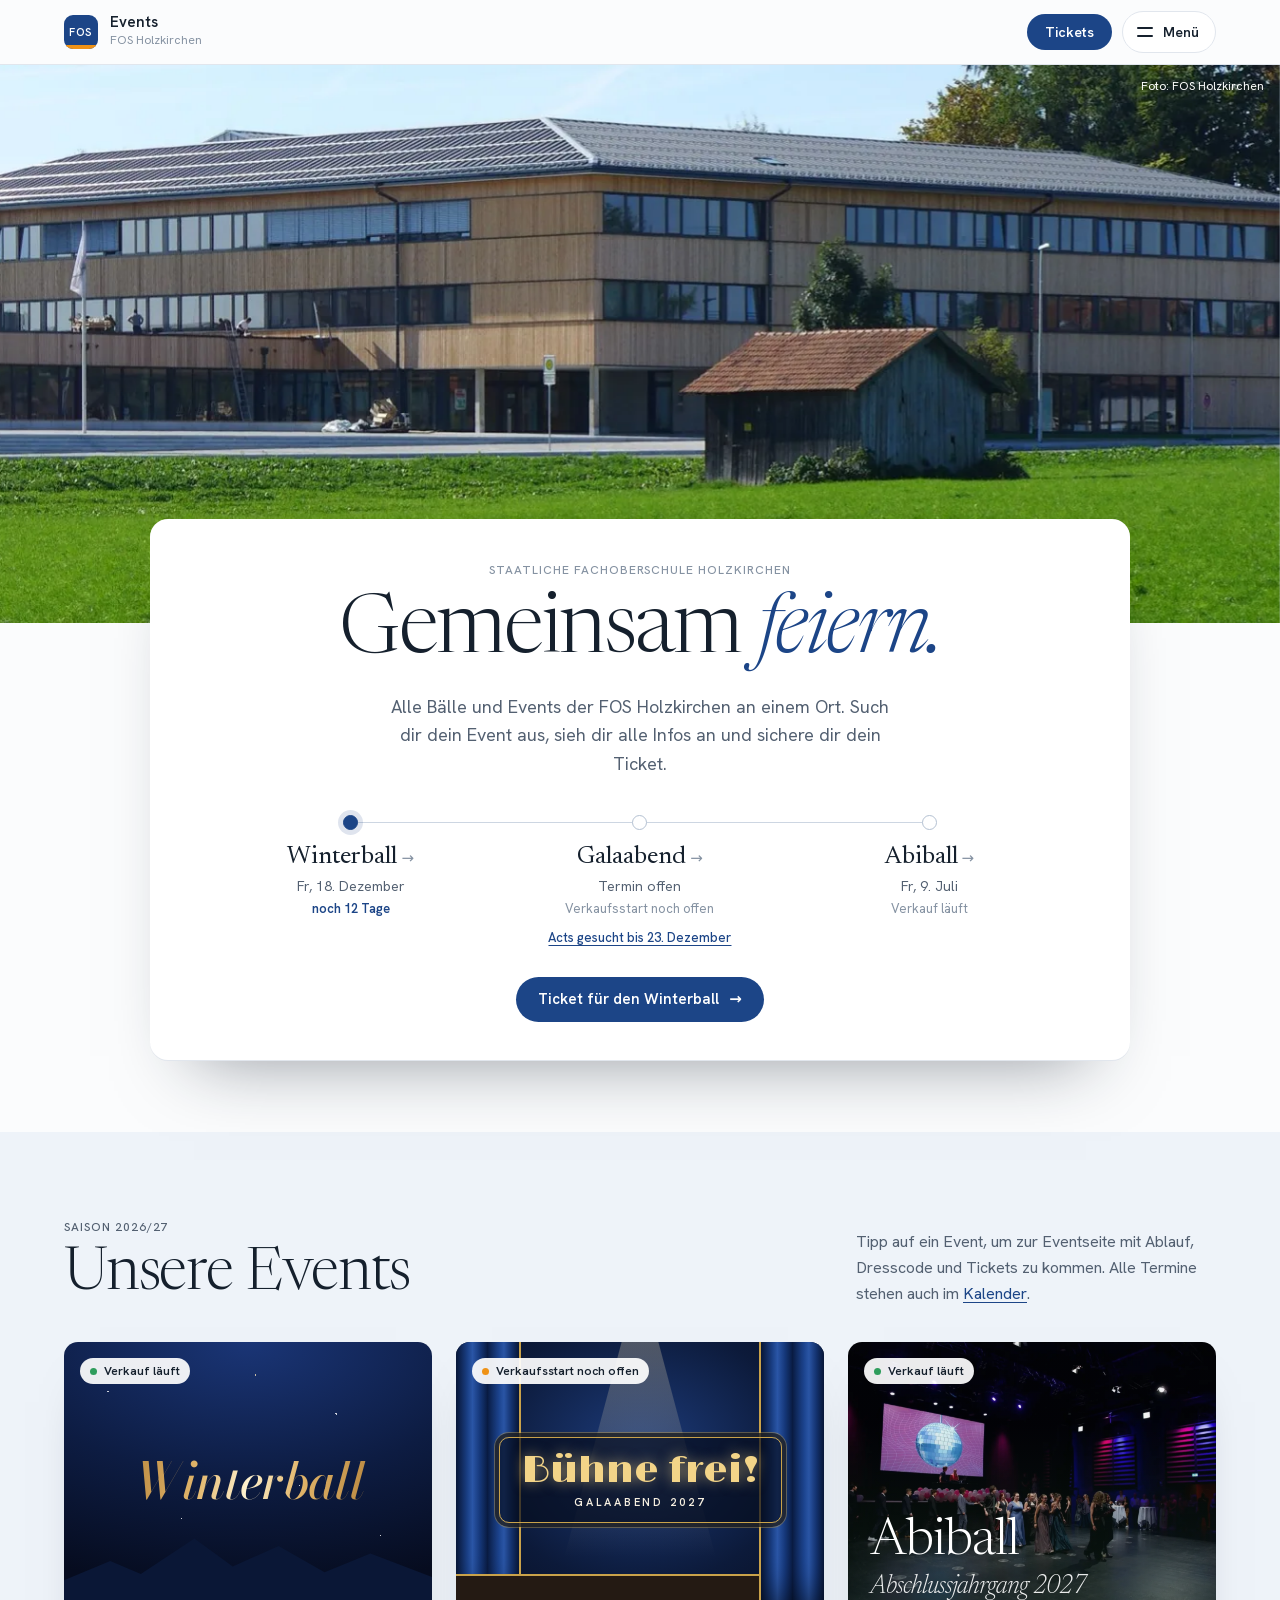
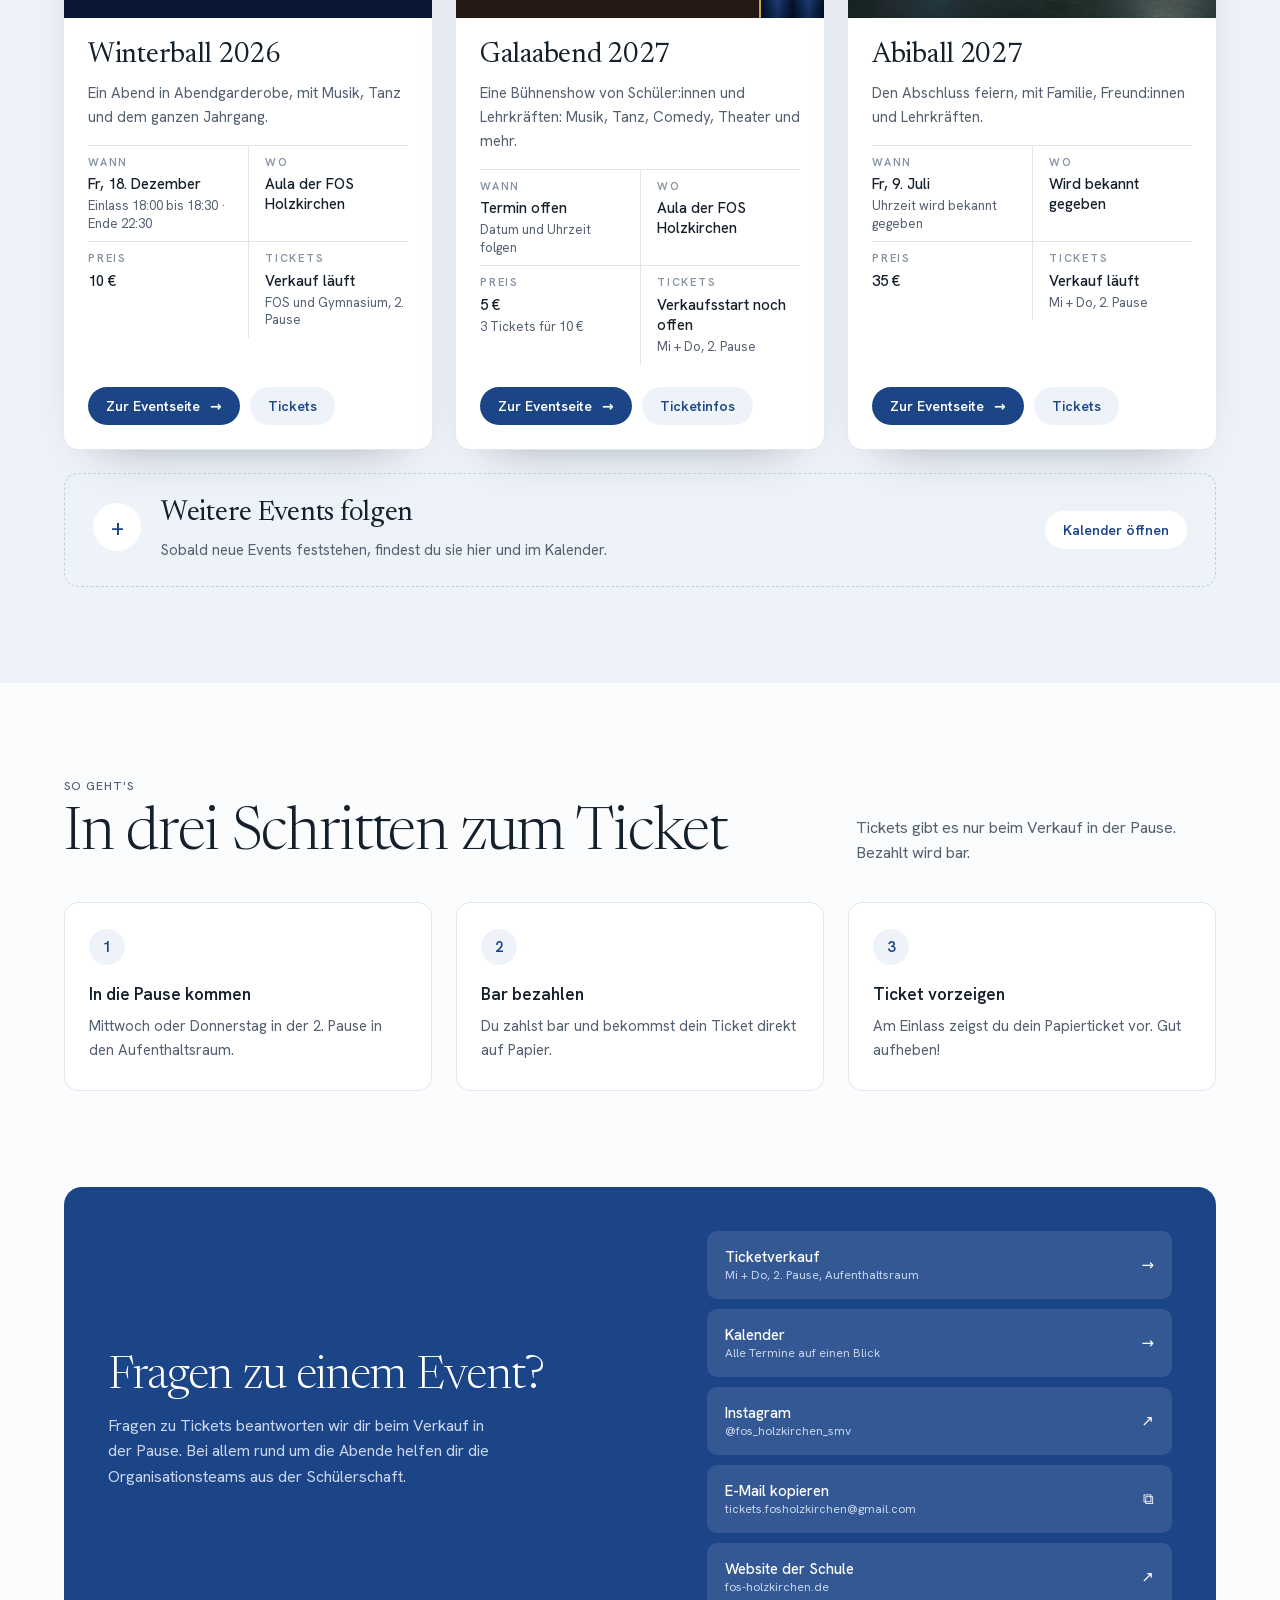
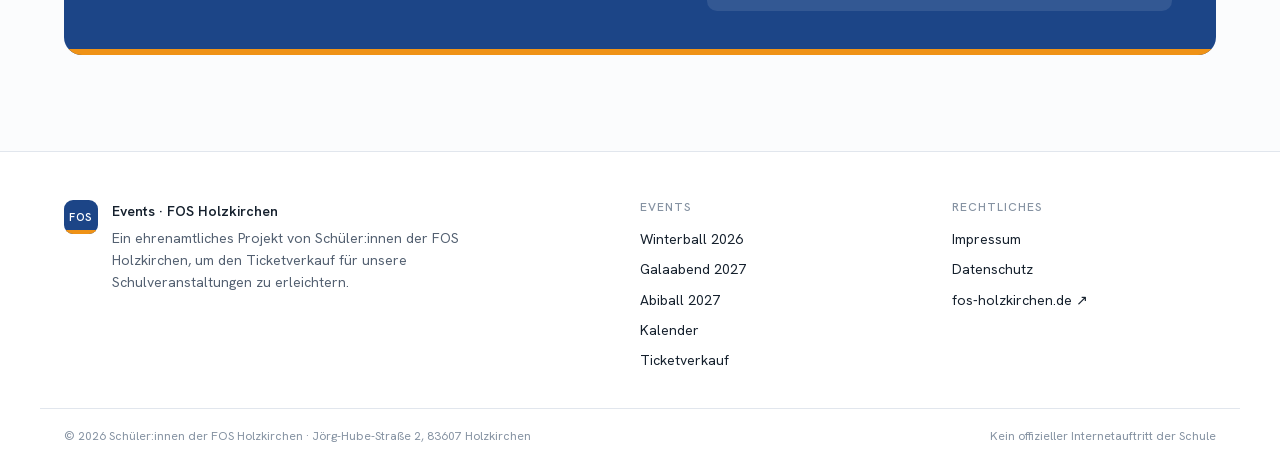
==== commit d5d8ac70: "Handy: untere Leiste direkt am body, damit Safari sie nicht verschiebt Co-Authored-By: Claude Opus 5" ====
--- a/index.html
+++ b/index.html
@@ -1123,6 +1123,23 @@
     });
   }
 
+  /* ---- Untere Leiste auf dem Handy ----
+     Auf schmalen Bildschirmen ist die Reiter-Leiste unten fixiert. Steckt sie dabei im
+     klebenden Kopfbereich (position: sticky), setzt Safari auf dem iPhone sie manchmal
+     mitten auf den Bildschirm. Deshalb hängt sie, solange sie fixiert ist, direkt am body. */
+  const tabsNav = $("nav.tabs");
+  if (tabsNav) {
+    const home = tabsNav.parentNode, mark = document.createComment("tabs");
+    home.insertBefore(mark, tabsNav);
+    const place = () => {
+      const fixed = getComputedStyle(tabsNav).position === "fixed";
+      if (fixed && tabsNav.parentNode !== document.body) document.body.appendChild(tabsNav);
+      else if (!fixed && tabsNav.parentNode === document.body) home.insertBefore(tabsNav, mark);
+    };
+    place();
+    addEventListener("resize", place);
+  }
+
   /* ---- Reiter (mit Tastatur & weichem Übergang) ---- */
   const tabs = ["start", "events", "infos", "kontakt"], alias = { tickets: "events" };
   $$("[data-panel]").forEach((p) => { p.id = p.id || "p-" + p.dataset.panel; p.setAttribute("role", "tabpanel"); p.tabIndex = -1; });
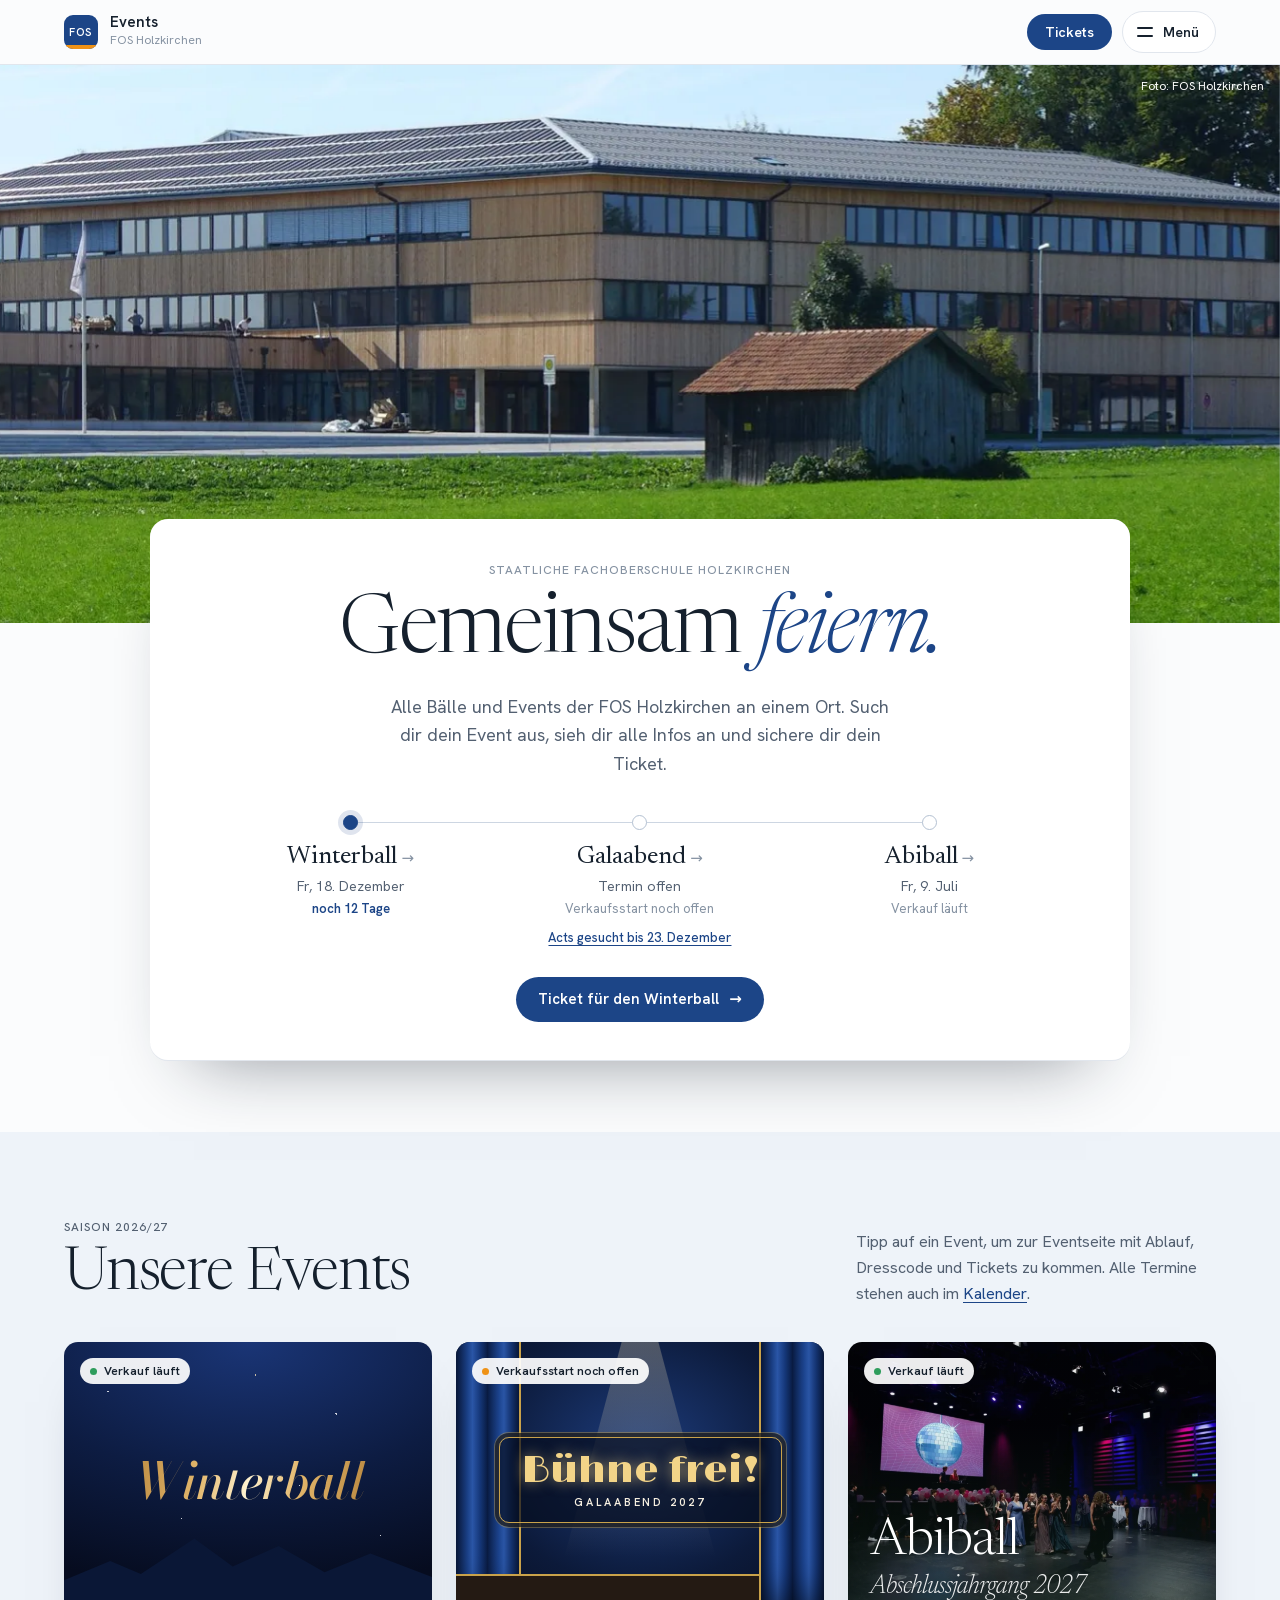
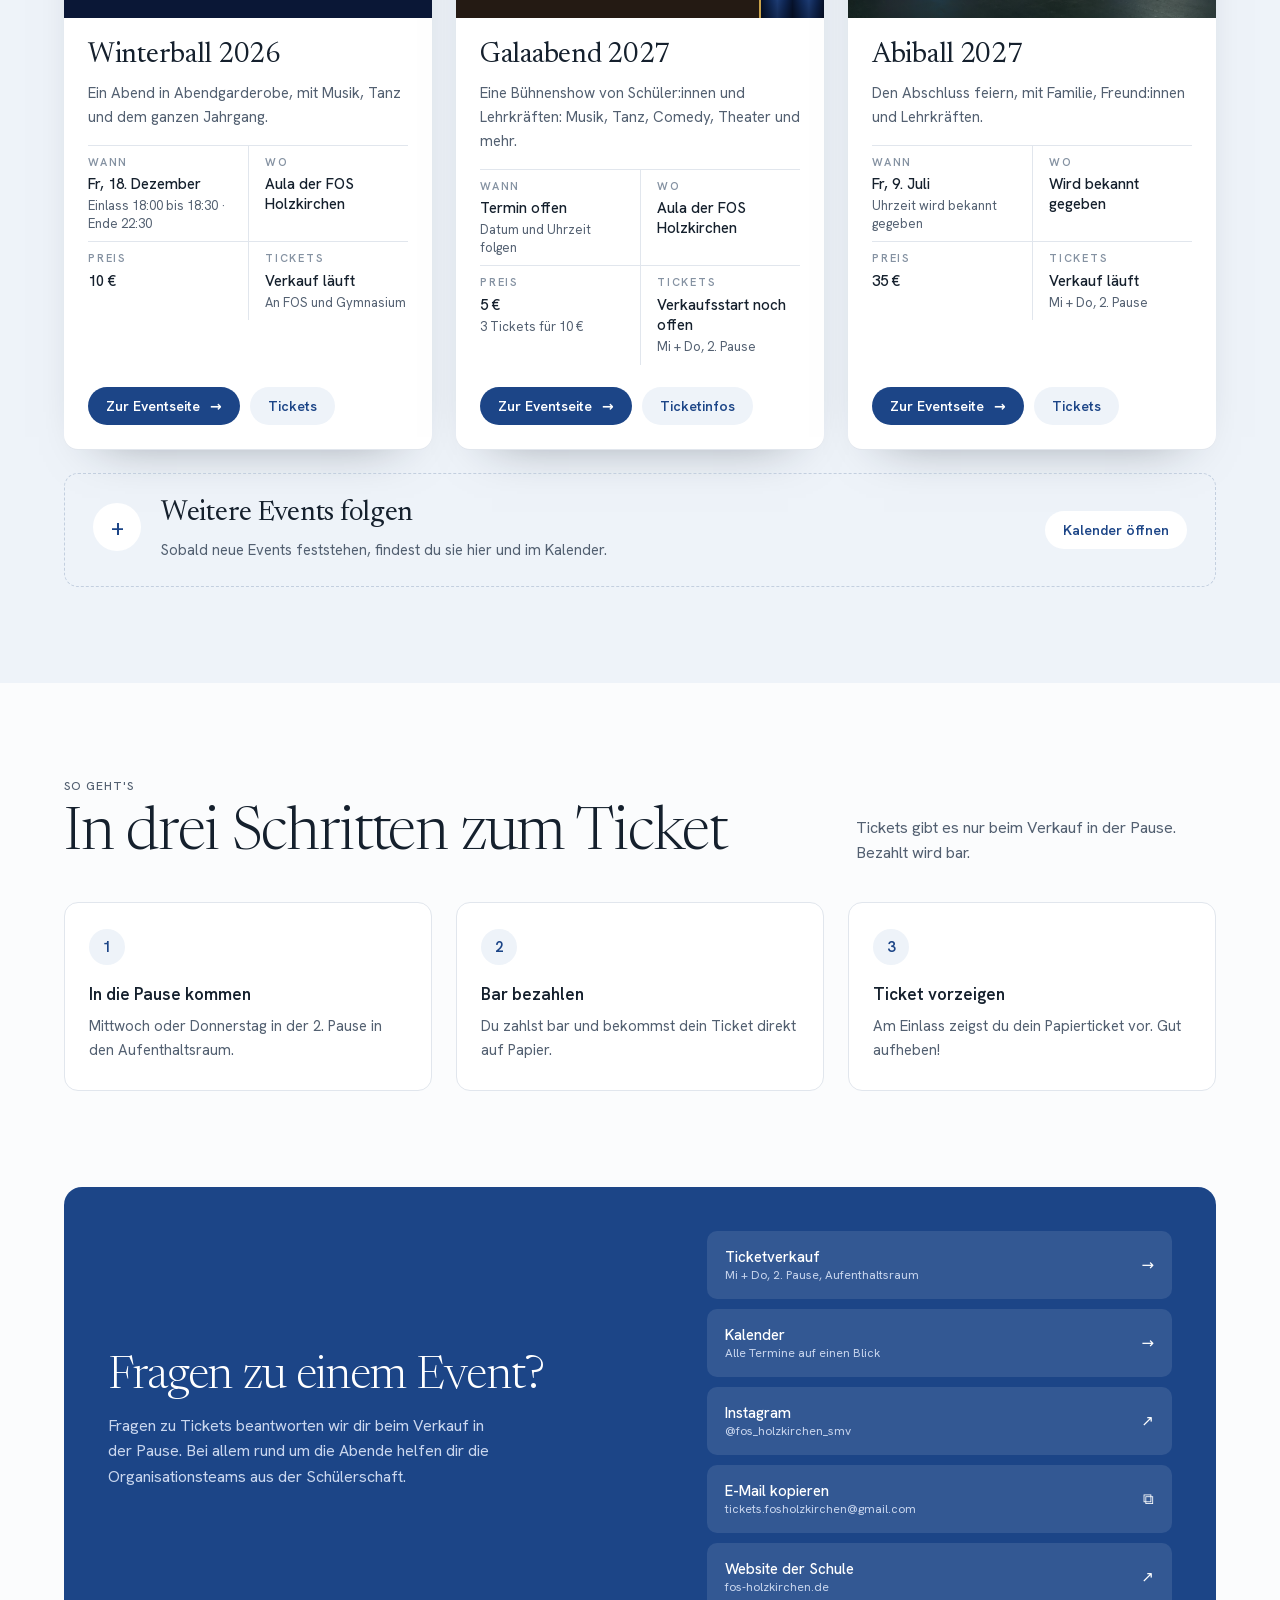
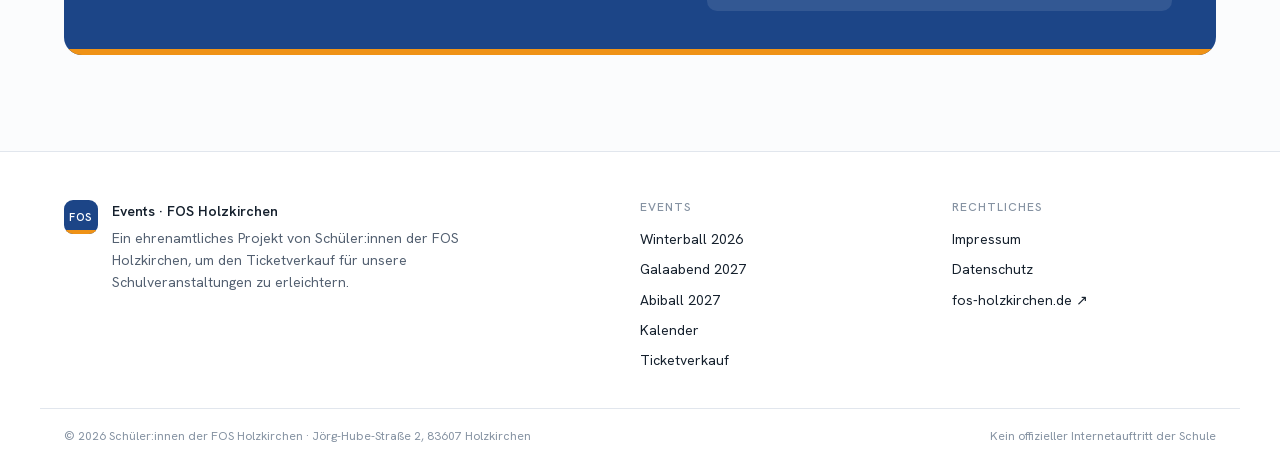
==== commit 79b0edfa: "Winterball: breite Zeile „Verkauf“ mit FOS und Gymnasium in den Eckdaten Co-Authored-By: Claude Opus" ====
--- a/index.html
+++ b/index.html
@@ -684,7 +684,7 @@
     e.verkaufAbText = ab ? ab.toLocaleDateString("de-DE", { day: "numeric", month: "long" }) : "";
     if (ab && Date.now() >= ab.getTime()) { e.status = "live"; e.statusText = "Verkauf läuft"; }
     else { e.status = "soon"; e.statusText = ab ? `Verkauf ab ${e.verkaufAbText}` : "Verkaufsstart noch offen"; }
-    e.statusInfo = e.verkaufOrte ? "FOS und Gymnasium, 2. Pause" : "Mi + Do, 2. Pause";
+    e.statusInfo = e.verkaufOrte ? "An FOS und Gymnasium" : "Mi + Do, 2. Pause";
   });
   // „27. November“, solange ein Verkaufsstart noch in der Zukunft liegt, sonst leer
   const abText = (d, opt = { day: "numeric", month: "long" }) => {
@@ -757,6 +757,11 @@
 .kf dd small{display:block;margin-top:3px;font-size:13px;font-weight:400;opacity:.72}
 .kf-tbc{display:inline-block;margin-left:6px;padding:1px 7px;border:1px solid currentColor;border-radius:99px;font-size:10px;font-style:normal;font-weight:600;letter-spacing:.08em;text-transform:uppercase;vertical-align:2px;opacity:.8;white-space:nowrap}
 /* 2 × 2: schmale Spalten (kf--2), Karten (kf--compact) und alle Handys */
+.kf .kf-i.kf-verkauf{grid-column:1/-1;padding-left:0;padding-right:0;border-left:0;border-top:1px solid var(--kf-line,rgba(127,127,127,.3))}
+.kf .kf-verkauf dt{margin-bottom:12px}
+.kf-verkauf dd{display:grid;grid-template-columns:1fr 1fr;gap:12px 28px}
+.kf-ort{min-width:0}.kf-ort b{display:block;margin-bottom:3px;font-size:12px;font-weight:600;letter-spacing:.14em;text-transform:uppercase;color:var(--kf-label,inherit)}
+@media (max-width:440px){.kf-verkauf dd{grid-template-columns:1fr}}
 .kf--2,.kf--compact{grid-template-columns:1fr 1fr}
 .kf--2 .kf-i:nth-child(odd),.kf--compact .kf-i:nth-child(odd){padding-left:0;padding-right:16px;border-left:0}
 .kf--2 .kf-i:nth-child(even),.kf--compact .kf-i:nth-child(even){padding-left:16px;padding-right:0}
@@ -844,7 +849,10 @@
     ["wo", "Wo", ph(ev.ort), ev.ortZusatz ? ph(ev.ortZusatz) : ""],
     ["preis", "Preis", ev.preise.length ? ph(ev.preise[0].preis) : "Preis folgt", ev.preisInfo ? ph(ev.preisInfo) : ""],
     ["tickets", "Tickets", esc(ev.statusText), ev.statusInfo ? ph(ev.statusInfo) : ""]
-  ].map(([c, k, v, sub]) => `<div class="kf-i kf-${c}"><dt>${k}</dt><dd>${nb(v)}${sub ? `<small>${nb(sub)}</small>` : ""}</dd></div>`).join("");
+  ].map(([c, k, v, sub]) => `<div class="kf-i kf-${c}"><dt>${k}</dt><dd>${nb(v)}${sub ? `<small>${nb(sub)}</small>` : ""}</dd></div>`).join("") +
+  // Zusätzliche breite Zeile mit den Verkaufsorten (nur Events mit verkaufOrte, nicht in der kurzen Fassung)
+  (!kurz && ev.verkaufOrte ? `<div class="kf-i kf-verkauf"><dt>Verkauf</dt><dd>${ev.verkaufOrte.map((o) =>
+    `<span class="kf-ort"><b>${esc(o.name)}</b>${esc(o.tage)}, ${esc(o.pause)}<small>${esc(o.wo)}${abText(o.ab) ? ` · ab ${esc(abText(o.ab))}` : ""}</small></span>`).join("")}</dd></div>` : "");
   const buyLabel = (ev) => ev.status === "live" ? "Ticket kaufen" : ev.status === "soldout" ? "Ausverkauft" : "Infos zum Verkauf";
 
   /* ---- Event-Karten ---- */
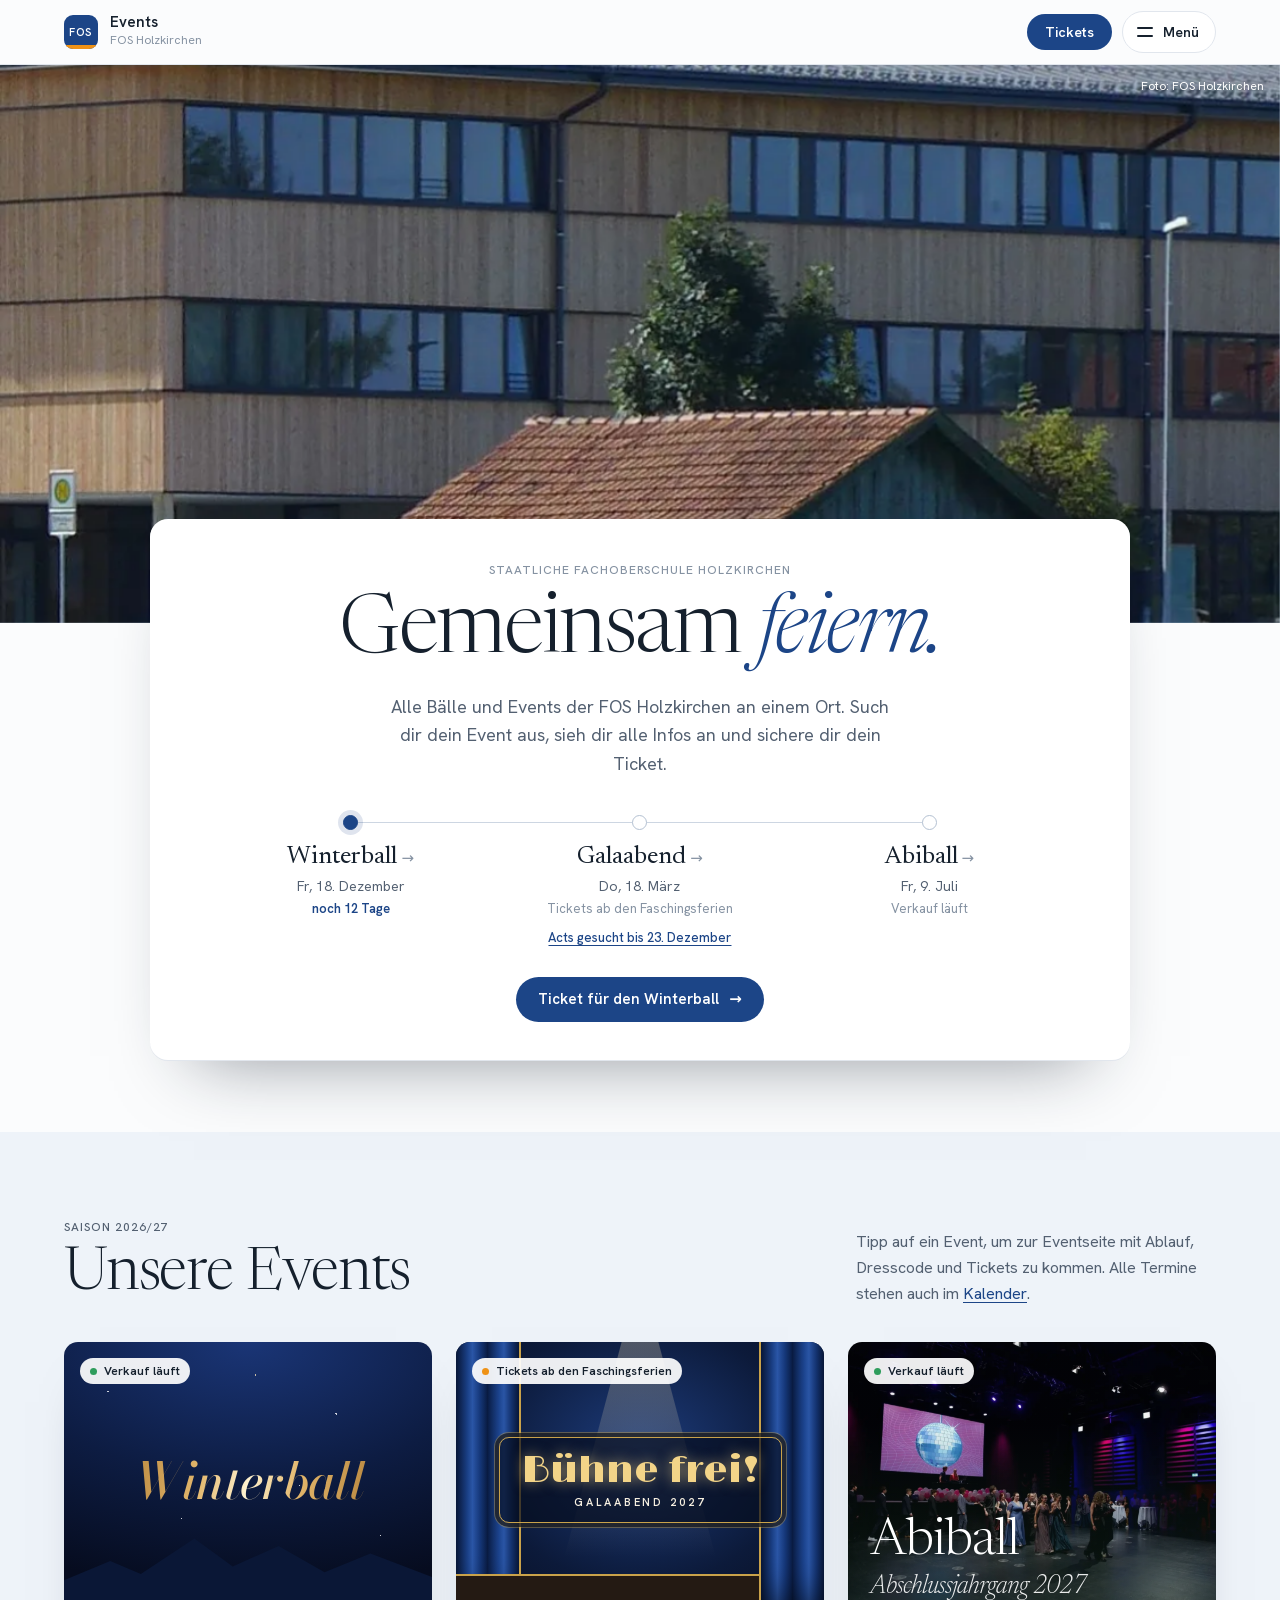
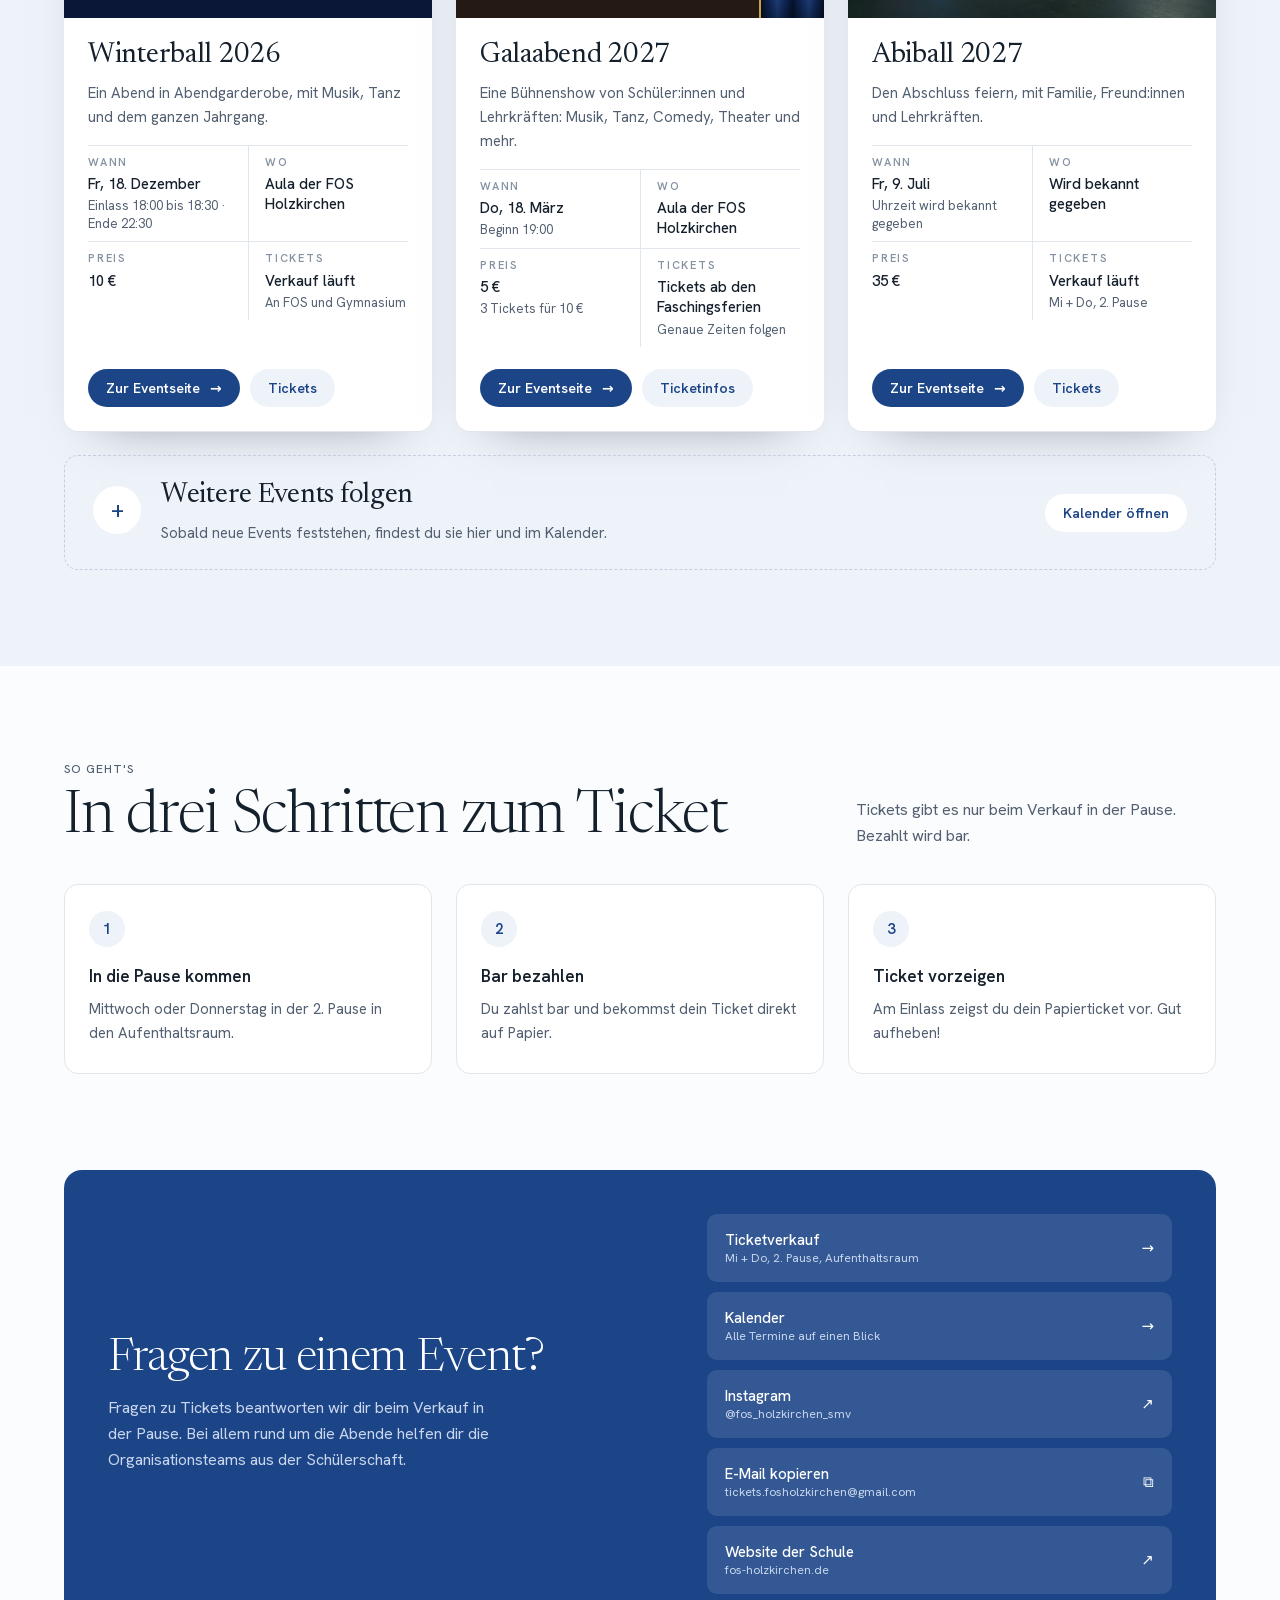
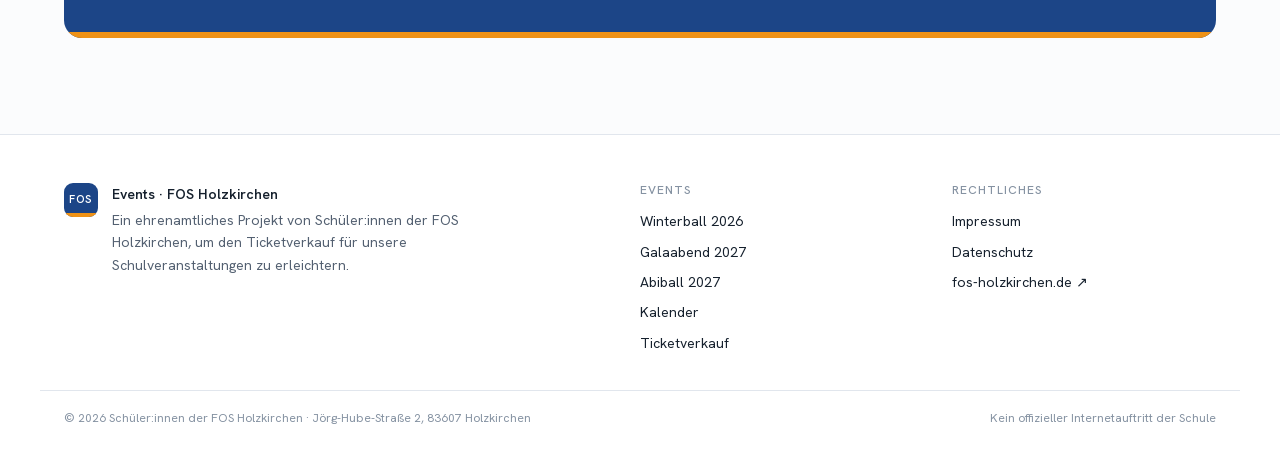
==== commit 6f9da28d: "Galaabend: Do, 18. März 2027, Beginn 19:00, Tickets ab den Faschingsferien, Act-Anmeldung ab sofort " ====
--- a/index.html
+++ b/index.html
@@ -536,15 +536,13 @@
       seite: "galaabend/",
       name: "Galaabend",
       jahr: "2027",
-      kicker: "Die große Bühnenshow",
+      kicker: "Die Bühnenshow im März",
       tagline: "Eine Bühnenshow von Schüler:innen und Lehrkräften: Musik, Tanz, Comedy, Theater und mehr.",
-      terminOffen: true,                           // Datum steht noch nicht fest: wird als „offen“ angezeigt,
-      start: "2027-02-01T00:00:00",                // start dient dann nur der Reihenfolge und wird nirgends gezeigt
-      ganztags: true,
-      ende: null,
-      datumText: "Termin offen",
-      datumKurz: "Termin offen",
-      zeitText: "Datum und Uhrzeit folgen",
+      start: "2027-03-18T19:00:00",                // Beginn
+      ende: null,                                  // Ende noch offen
+      datumText: "Do, 18. März 2027",
+      datumKurz: "18.03.2027",
+      zeitText: "Beginn 19:00",
       ort: "Aula der FOS Holzkirchen",
       ortZusatz: "Jörg-Hube-Straße 2, 83607 Holzkirchen",
       preise: [
@@ -555,8 +553,9 @@
       kontingent: null,
       plaetze: 420,
       ausweis: false,                              // kein Ausweis am Einlass nötig
-      verkaufAb: null,                             // Verkaufsstart steht noch nicht fest
-      vorverkauf: "Tickets gibt es Mittwoch und Donnerstag in der 2. Pause im Aufenthaltsraum. Den Verkaufsstart geben wir hier und auf Instagram bekannt.",
+      verkaufAb: null,                             // genauer Verkaufsstart steht noch nicht fest
+      verkaufHinweis: "Tickets ab den Faschingsferien", // ersetzt Status und Verkaufszeiten, solange es keinen genauen Start gibt
+      vorverkauf: "Tickets gibt es ab den Faschingsferien. Die genauen Verkaufszeiten geben wir hier und auf Instagram bekannt.",
       dresscode: "Kein Dresscode, komm, wie du magst",
       anmeldungUrl: "anmeldung/",                  // Link zur Act-Anmeldung (leer = „Anmeldung öffnet bald“)
       // Act-Anmeldung (galaabend/anmeldung/): schickt die Angaben an ein Google-Formular.
@@ -574,10 +573,10 @@
       ablaufFertig: true,                          // kompletter Ablauf, kein „weiteres Programm folgt“
       ablauf: [
         ["Einlass", "Freie Platzwahl"],
-        ["Teil 1", "Erster Teil der Show"],
+        ["19:00", "Erster Teil der Show"],
         ["Pause", "Kurz durchatmen"],
         ["Teil 2", "Zweiter Teil der Show"],
-        ["Ende", "Uhrzeiten noch offen"]
+        ["Ende", "Uhrzeit folgt"]
       ],
       highlights: [
         ["mic", "Musik & Tanz", "Bands, Gesang, Instrumentalstücke und Choreos."],
@@ -591,15 +590,15 @@
         ["Was kostet ein Ticket?",
          "Ein Ticket kostet 5 €. Wer zwei Tickets kauft (10 €), bekommt ein drittes gratis dazu, also drei Tickets für 10 €. Das Gratisticket ist für eine Person von außerhalb der Schule gedacht, zum Beispiel Familie oder Freunde."],
         ["Steht der Termin schon fest?",
-         "Nein, Datum und Uhrzeit sind noch offen. Sobald sie feststehen, findest du sie hier und auf Instagram."],
+         "Ja: Donnerstag, 18. März 2027, in der Aula. Beginn ist um 19:00 Uhr."],
         ["Ab wann gibt es Tickets?",
-         "Der Verkaufsstart steht noch nicht fest. Dann gibt es die Tickets Mittwoch und Donnerstag in der 2. Pause im Aufenthaltsraum, bezahlt wird bar. Wir geben den Start hier und auf Instagram bekannt."],
+         "Ab den Faschingsferien. Die genauen Verkaufszeiten geben wir hier und auf Instagram bekannt."],
         ["Gibt es feste Sitzplätze?",
          "Nein, es gilt freie Platzwahl. In der Aula gibt es 420 Plätze."],
         ["Gibt es Alkohol?",
          "Nein, der Galaabend ist alkoholfrei."],
         ["Wie kann ich selbst auftreten?",
-         "Melde deinen Act bis zum 23. Dezember 2026 an. Ein Act dauert höchstens 10 Minuten, erlaubt ist fast alles, was auf eine Bühne passt. Nach der Anmeldung meldet sich das Orga-Team innerhalb von ein bis zwei Wochen bei dir."],
+         "Die Anmeldung ist ab sofort möglich. Melde deinen Act bis zum 23. Dezember 2026 an. Ein Act dauert höchstens 10 Minuten, erlaubt ist fast alles, was auf eine Bühne passt. Nach der Anmeldung meldet sich das Orga-Team innerhalb von ein bis zwei Wochen bei dir."],
         ["Gibt es etwas zu essen und zu trinken?",
          "Ob es in der Pause einen Verkauf gibt, ist noch offen. Wir geben es hier rechtzeitig bekannt."]
       ]
@@ -683,8 +682,8 @@
     const ab = e.verkaufAb ? new Date(e.verkaufAb + "T00:00:00") : null;
     e.verkaufAbText = ab ? ab.toLocaleDateString("de-DE", { day: "numeric", month: "long" }) : "";
     if (ab && Date.now() >= ab.getTime()) { e.status = "live"; e.statusText = "Verkauf läuft"; }
-    else { e.status = "soon"; e.statusText = ab ? `Verkauf ab ${e.verkaufAbText}` : "Verkaufsstart noch offen"; }
-    e.statusInfo = e.verkaufOrte ? "An FOS und Gymnasium" : "Mi + Do, 2. Pause";
+    else { e.status = "soon"; e.statusText = ab ? `Verkauf ab ${e.verkaufAbText}` : e.verkaufHinweis || "Verkaufsstart noch offen"; }
+    e.statusInfo = e.verkaufOrte ? "An FOS und Gymnasium" : e.verkaufHinweis && !ab ? "Genaue Zeiten folgen" : "Mi + Do, 2. Pause";
   });
   // „27. November“, solange ein Verkaufsstart noch in der Zukunft liegt, sonst leer
   const abText = (d, opt = { day: "numeric", month: "long" }) => {
@@ -1078,8 +1077,11 @@
     const insta = CONFIG.instagram ? ` Auf Instagram (<b>@${esc(CONFIG.instagram)}</b>) sagen wir Bescheid.` : "";
     detail.innerHTML = prices(ev, "sheet-prices") + quota(ev) + (ev.status !== "soon" ? ""
       : ev.verkaufAbText ? `<p class="sheet-note">Der Verkauf startet am <b>${esc(ev.verkaufAbText)}</b>.</p>`
+      : ev.verkaufHinweis ? `<p class="sheet-note">Die genauen Verkaufszeiten geben wir noch bekannt.${insta}</p>`
       : `<p class="sheet-note">Der Verkaufsstart steht noch nicht fest.${insta}</p>`);
-    $(".sheet-orte", sheet).innerHTML = (ev.verkaufOrte
+    $(".sheet-orte", sheet).innerHTML = ev.verkaufHinweis && ev.status === "soon"
+      ? `<li>${ICON.cal}<span>${esc(ev.verkaufHinweis)}</span></li>`
+      : (ev.verkaufOrte
       ? ev.verkaufOrte.map((o) => `<li>${ICON.pin}<span><b>${esc(o.name)}:</b> ${esc(o.tage)}, ${esc(o.pause)}, ${esc(o.wo)}${abText(o.ab) ? ` (ab ${esc(abText(o.ab))})` : ""}</span></li>`).join("")
       : `<li>${ICON.cal}<span>${esc(CONFIG.verkauf.wann)}</span></li><li>${ICON.pin}<span>${esc(CONFIG.verkauf.wo)}</span></li>`) +
       `<li>${ICON.card}<span>${esc(CONFIG.verkauf.zahlung)}</span></li>` +
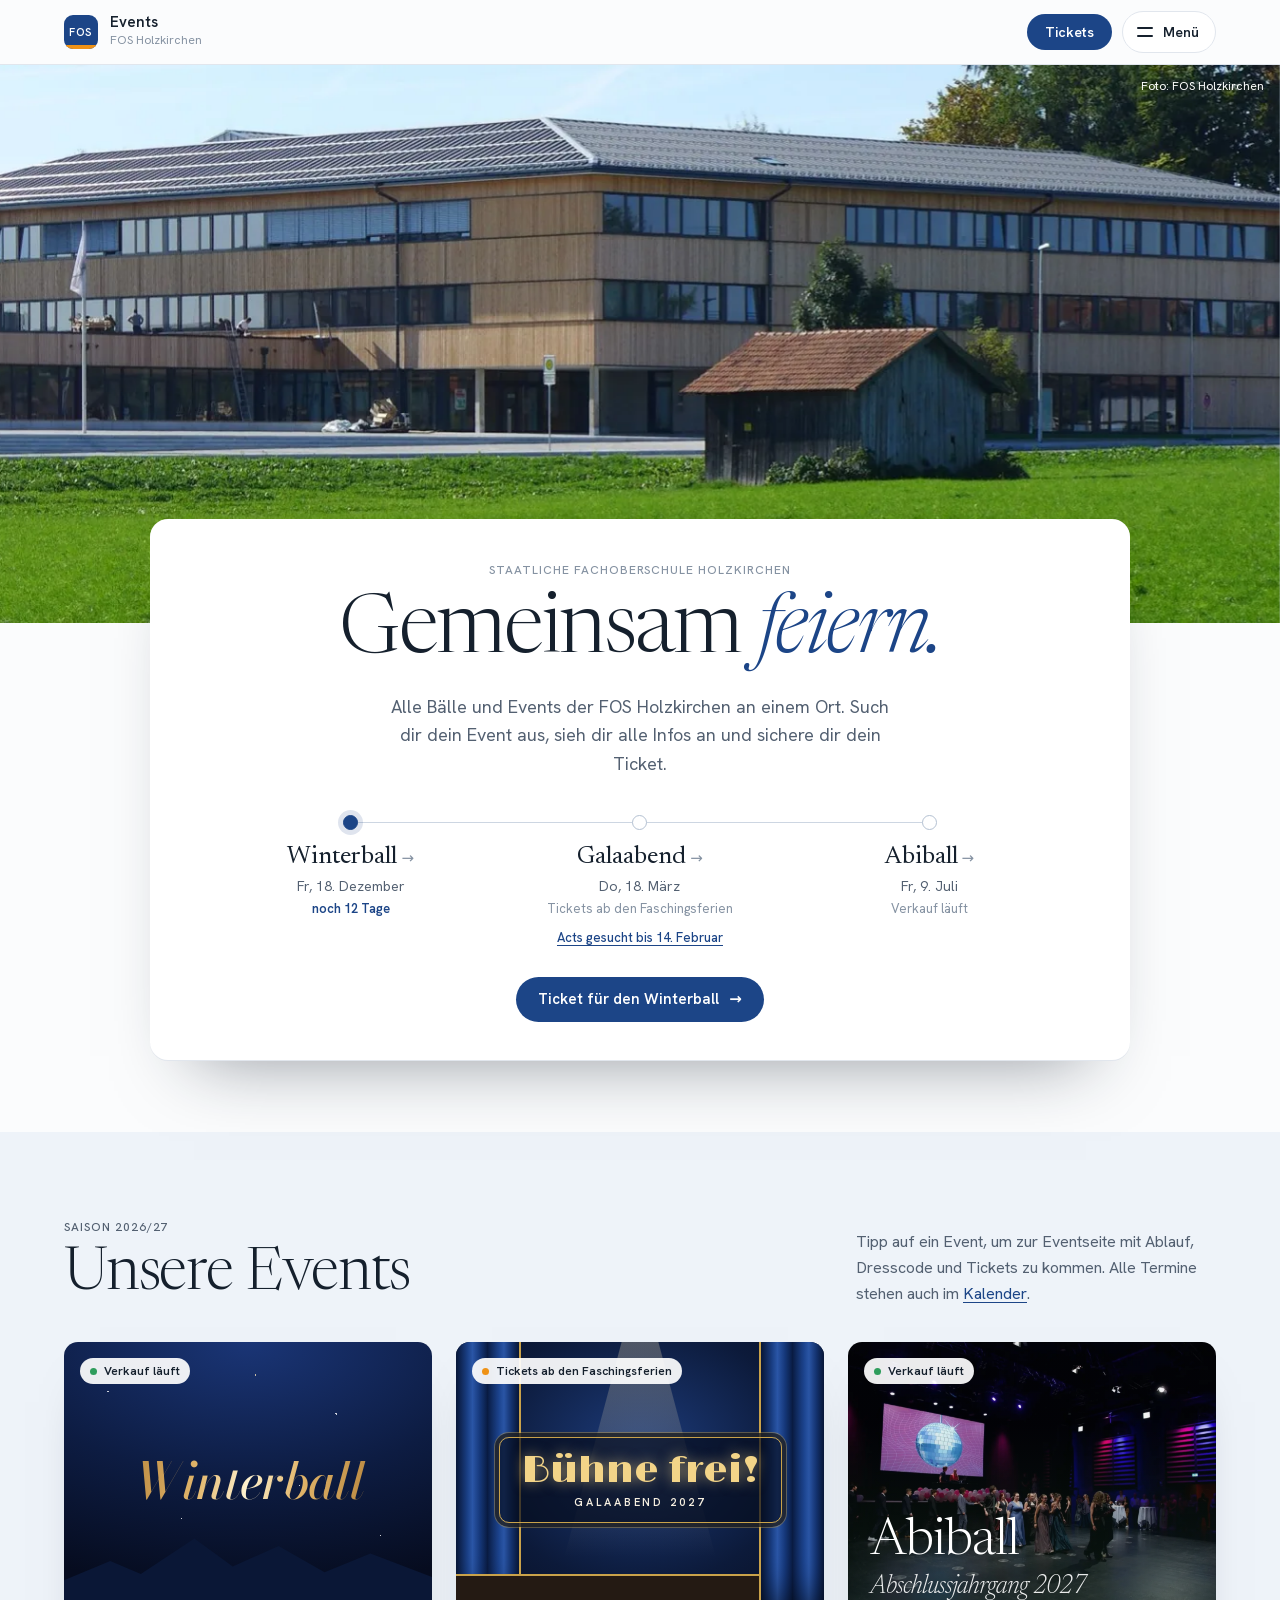
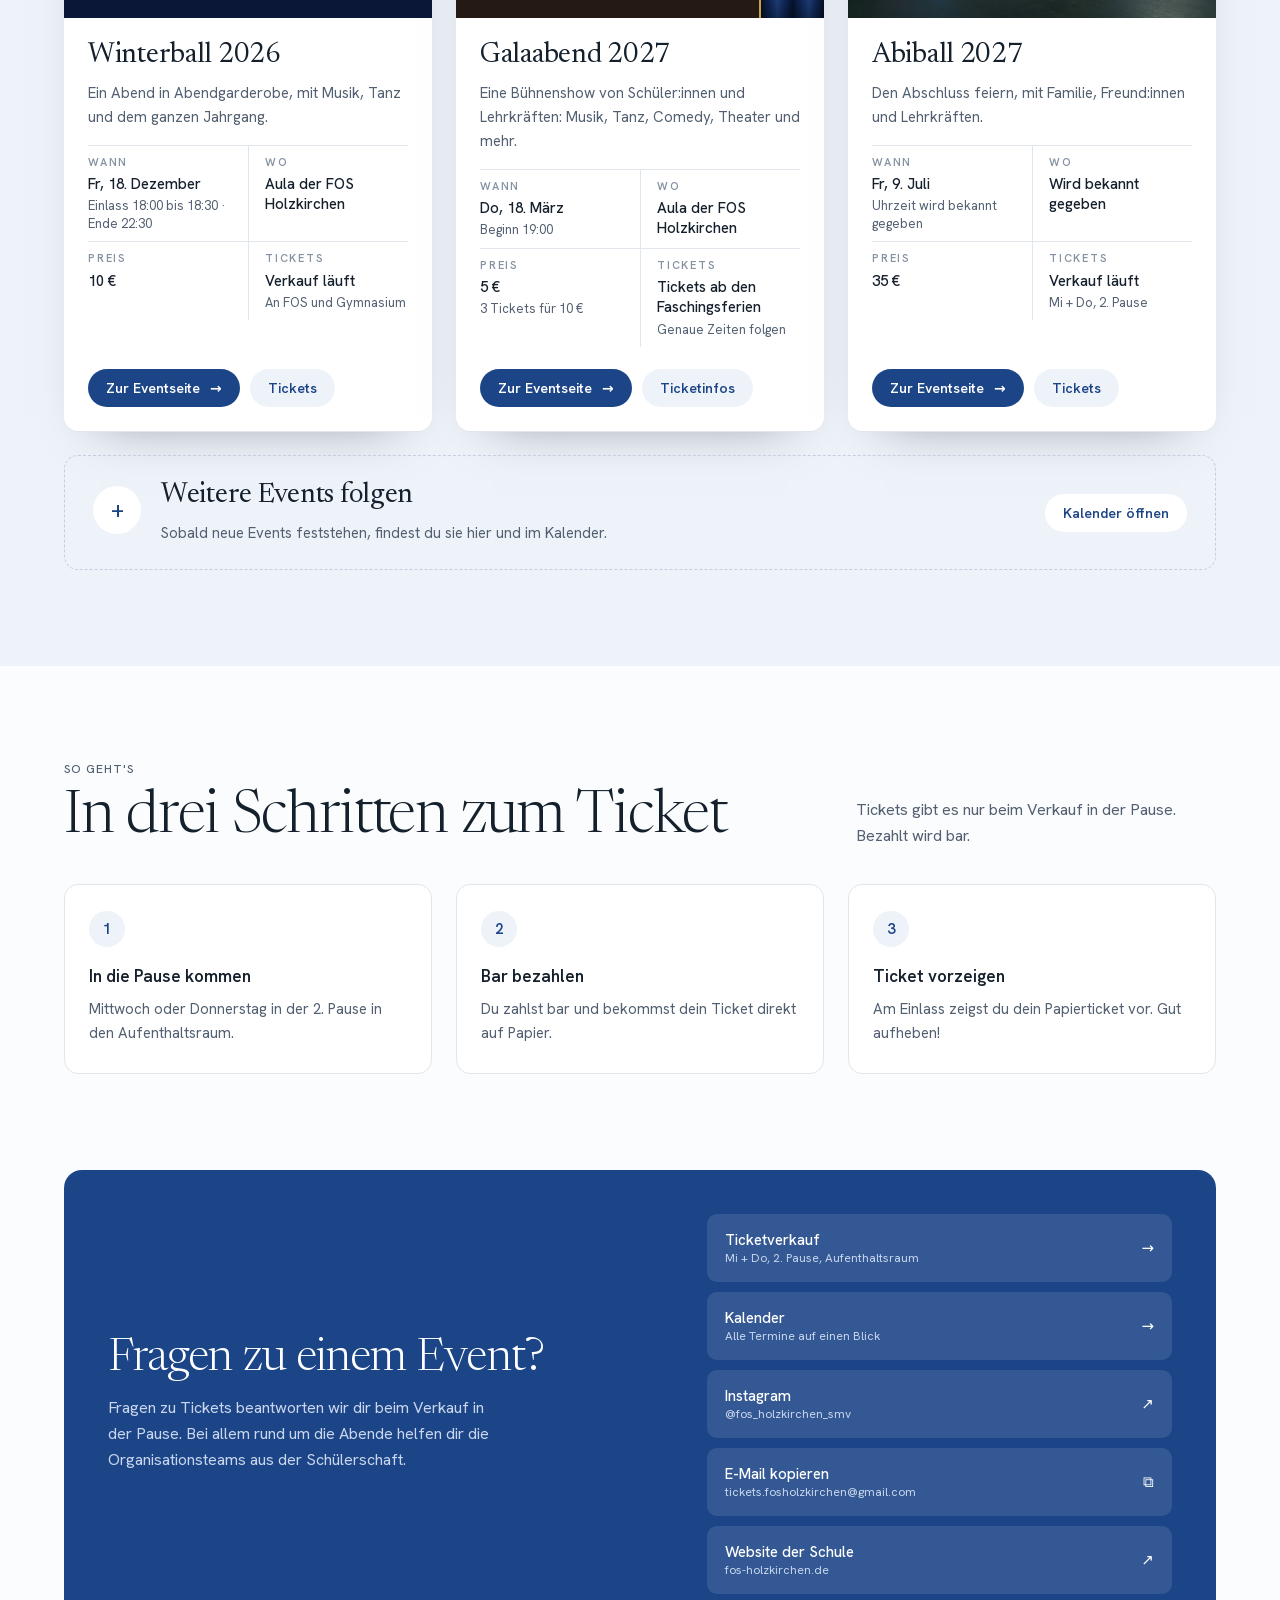
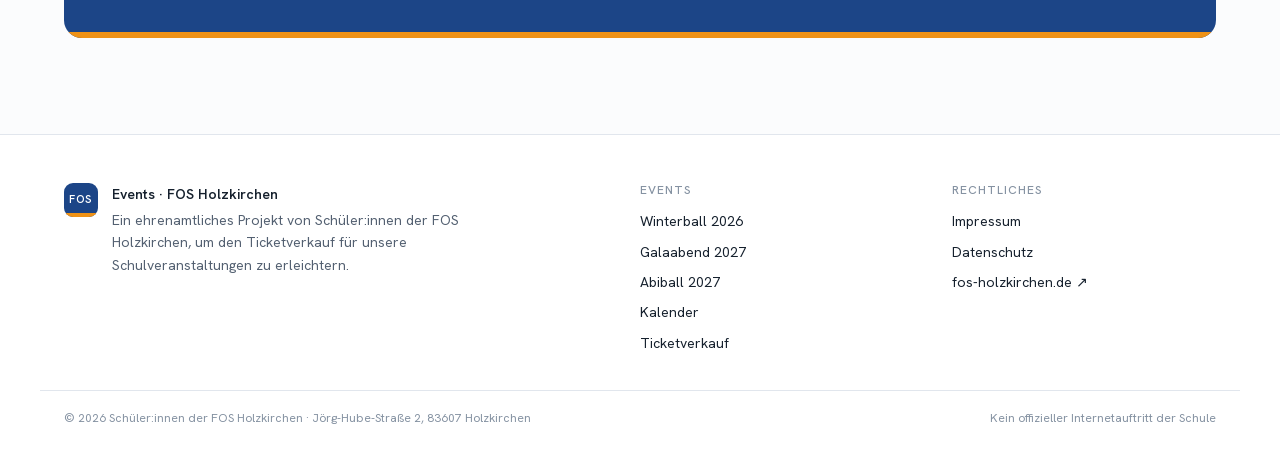
==== commit 47366e3a: "Galaabend: Anmeldeschluss für Acts 14. Februar 2027 Co-Authored-By: Claude Opus 5.5 <noreply@anthrop" ====
--- a/index.html
+++ b/index.html
@@ -569,7 +569,7 @@
           zuschuss: "entry.1645096892", zuschussWofuer: "entry.91655807", nachricht: "entry.478751171", einwilligung: "entry.1288838015"
         }
       },
-      anmeldeschluss: "23. Dezember 2026",
+      anmeldeschluss: "14. Februar 2027",
       ablaufFertig: true,                          // kompletter Ablauf, kein „weiteres Programm folgt“
       ablauf: [
         ["Einlass", "Freie Platzwahl"],
@@ -598,7 +598,7 @@
         ["Gibt es Alkohol?",
          "Nein, der Galaabend ist alkoholfrei."],
         ["Wie kann ich selbst auftreten?",
-         "Die Anmeldung ist ab sofort möglich. Melde deinen Act bis zum 23. Dezember 2026 an. Ein Act dauert höchstens 10 Minuten, erlaubt ist fast alles, was auf eine Bühne passt. Nach der Anmeldung meldet sich das Orga-Team innerhalb von ein bis zwei Wochen bei dir."],
+         "Die Anmeldung ist ab sofort möglich. Melde deinen Act bis zum 14. Februar 2027 an. Ein Act dauert höchstens 10 Minuten, erlaubt ist fast alles, was auf eine Bühne passt. Nach der Anmeldung meldet sich das Orga-Team innerhalb von ein bis zwei Wochen bei dir."],
         ["Gibt es etwas zu essen und zu trinken?",
          "Ob es in der Pause einen Verkauf gibt, ist noch offen. Wir geben es hier rechtzeitig bekannt."]
       ]
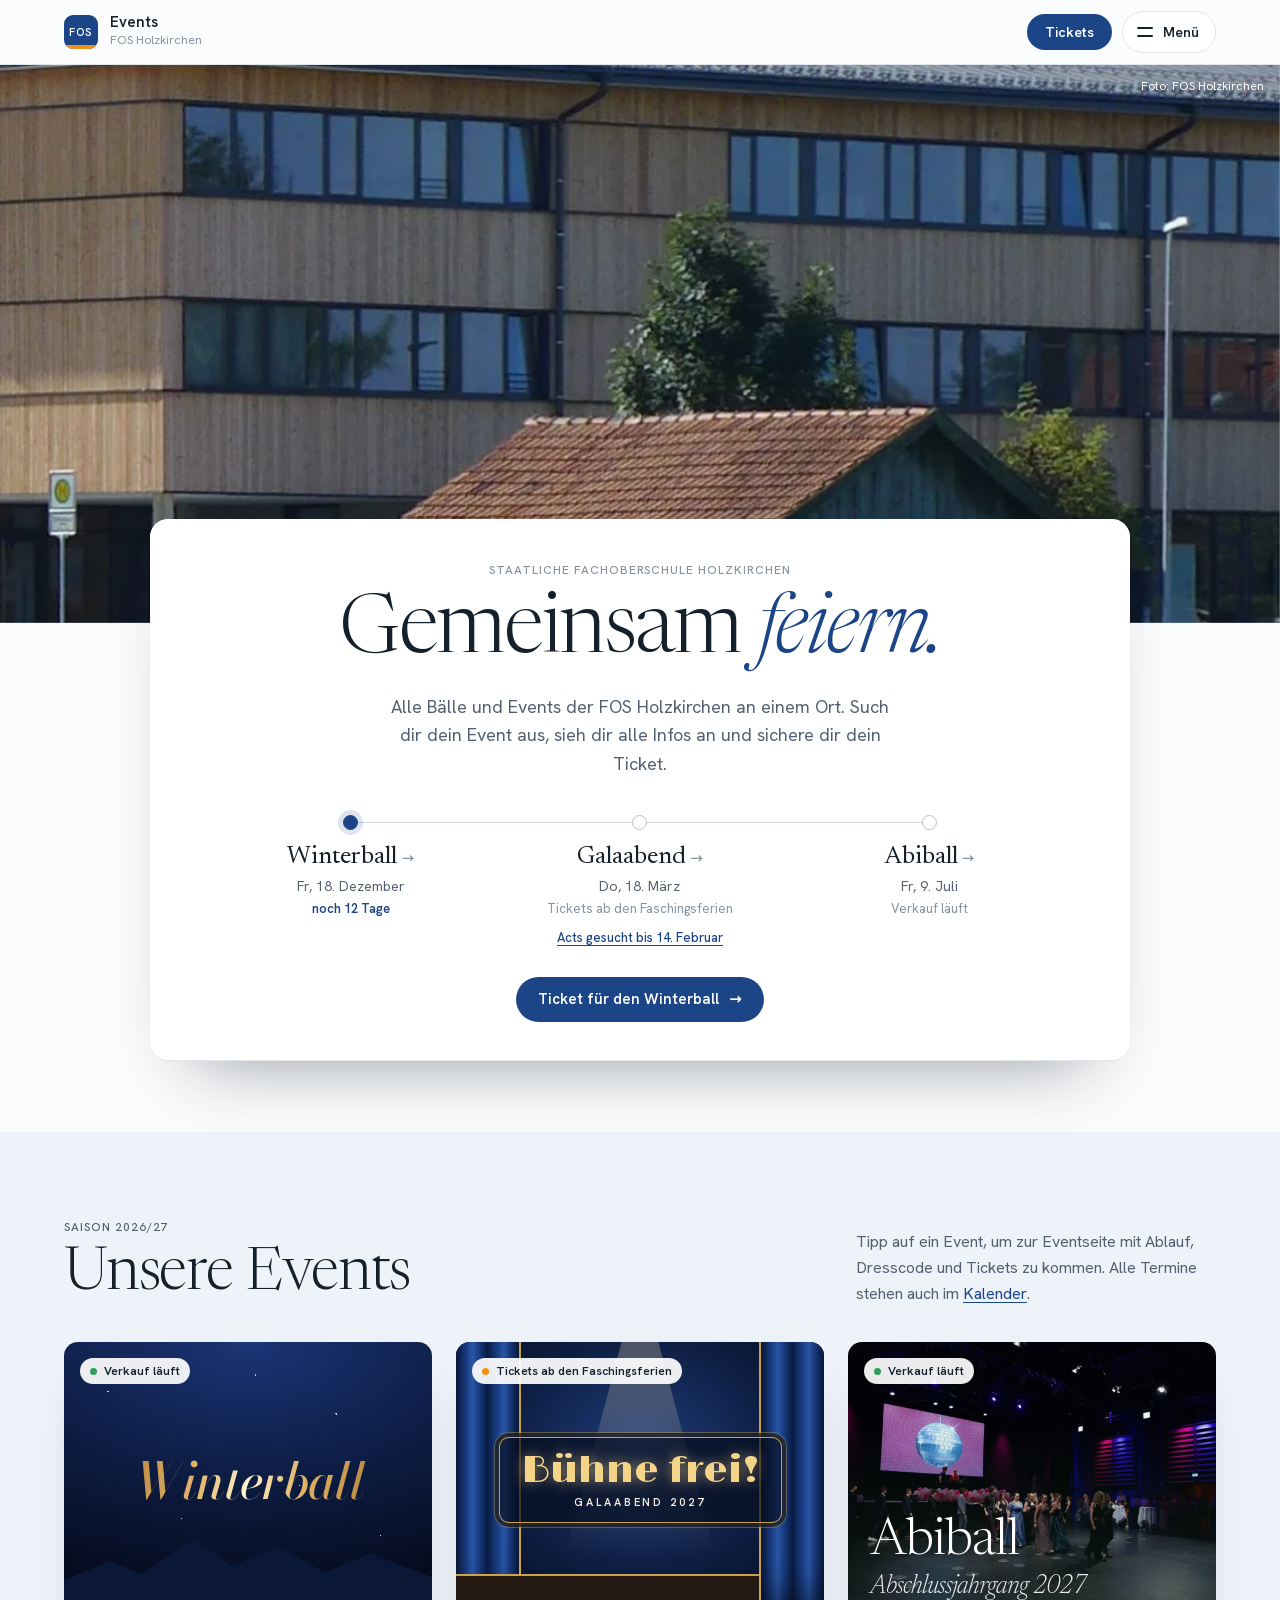
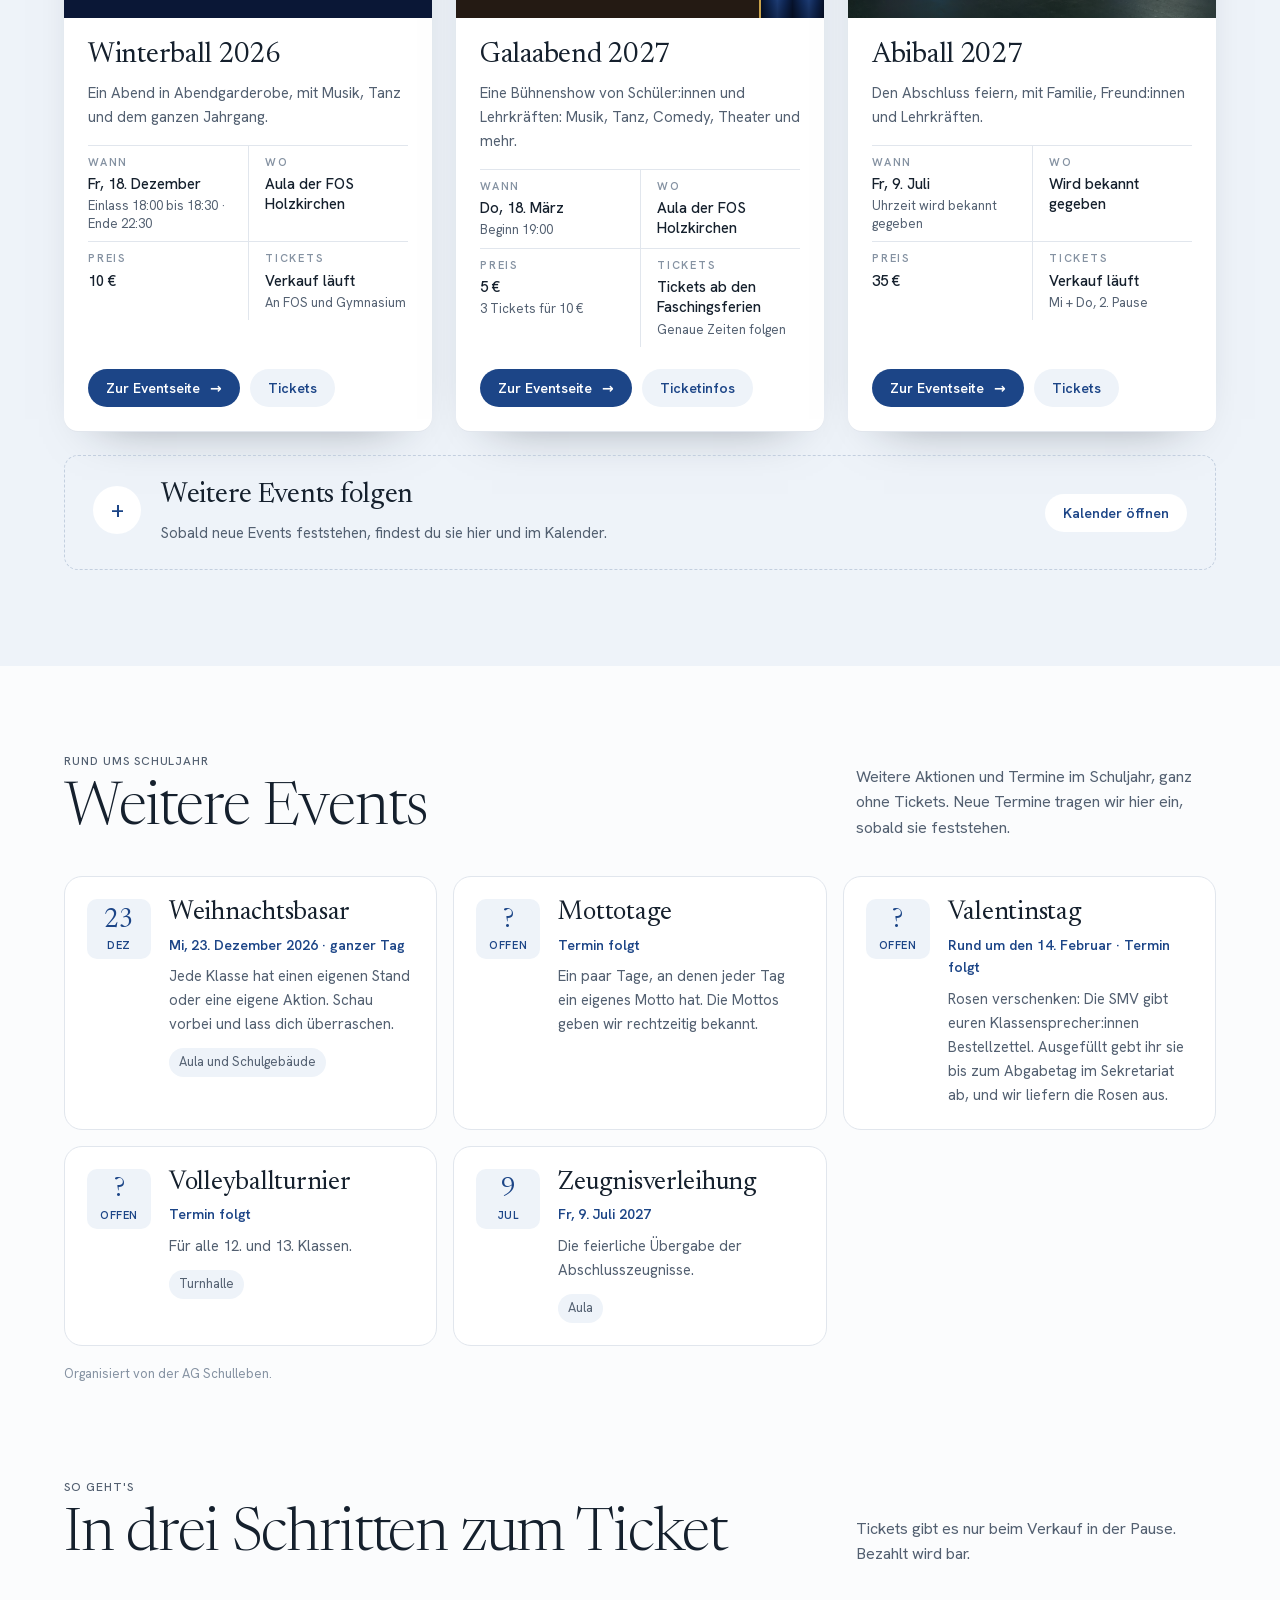
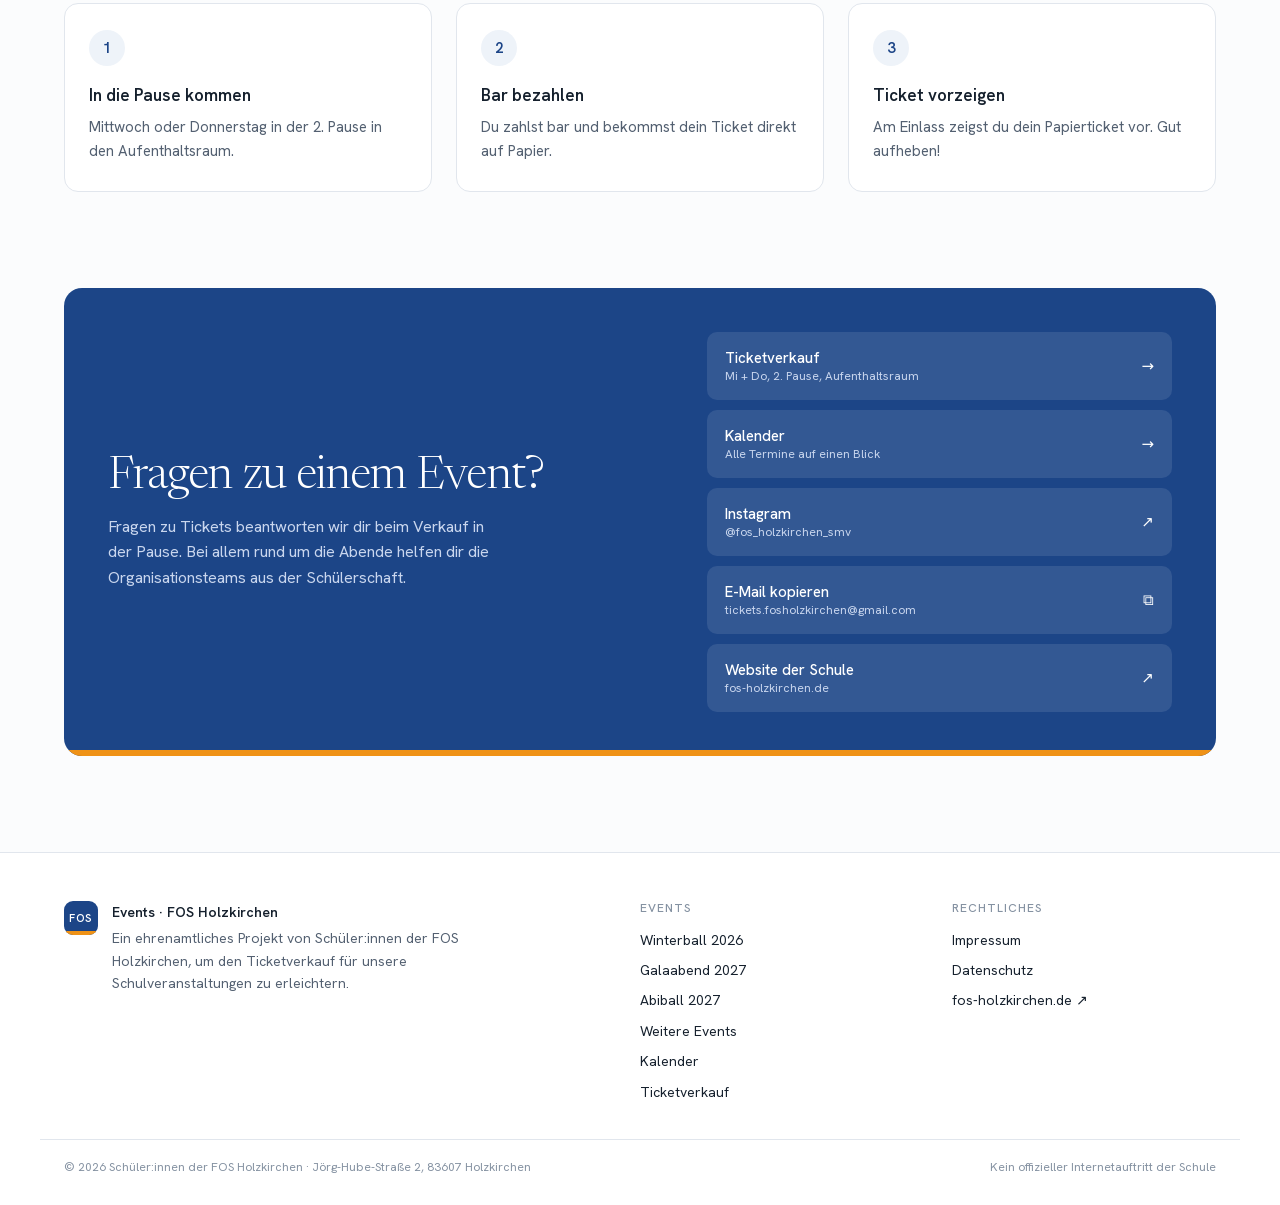
==== commit bec4b72c: "Startseite: Bereich „Weitere Events“ (Basar, Mottotage, Valentinstag, Volleyball, Zeugnisverleihung)" ====
--- a/index.html
+++ b/index.html
@@ -222,6 +222,17 @@
 
 /* ---------- So geht's & Kontakt ---------- */
 .sec { padding-block: 96px 0; }
+.wev { padding-block: 88px 0; }
+.wev-list { list-style: none; margin: 0; padding: 0; display: grid; grid-template-columns: repeat(auto-fill, minmax(min(100%, 340px), 1fr)); gap: 16px; }
+.wev-i { display: grid; grid-template-columns: 64px minmax(0, 1fr); gap: 18px; align-items: start; padding: 22px; border: 1px solid var(--line); border-radius: 18px; background: #fff; }
+.wev-i h3 { margin: 0; font: 400 26px/1.1 var(--f-serif); letter-spacing: -.01em; hyphens: auto; -webkit-hyphens: auto; overflow-wrap: break-word; }
+@media (max-width: 400px) { .wev-i { grid-template-columns: 52px minmax(0, 1fr); gap: 14px; padding: 18px; } .wev-i .m-date { height: 52px; } .wev-i h3 { font-size: 23px; } }
+.wev-when { margin: 6px 0 0; font-size: 14px; font-weight: 600; color: var(--blue); }
+.wev-txt { margin: 8px 0 0; font-size: 15px; color: var(--ink-2); }
+.wev-ort { display: inline-block; margin-top: 12px; padding: 4px 10px; border-radius: 999px; background: var(--tint); font-size: 13px; color: var(--ink-2); }
+.wev-i.past { opacity: .55; }
+.wev-i.past .wev-when::after { content: " · vorbei"; color: var(--ink-3); }
+.wev-by { margin: 18px 0 0; font-size: 13px; color: var(--ink-3); }
 #steps { list-style: none; margin: 0; padding: 0; display: grid; grid-template-columns: repeat(3, 1fr); gap: 24px; }
 .step { display: grid; gap: 6px; align-content: start; padding: 26px 24px 28px; border-radius: 14px; background: #fff; border: 1px solid var(--line); }
 .step-n { width: 36px; height: 36px; border-radius: 50%; display: grid; place-items: center; background: var(--tint); color: var(--blue); font-weight: 600; font-size: 15px; margin-bottom: 10px; }
@@ -357,6 +368,7 @@
       <div class="menu-col">
         <p class="label">Events</p>
         <div id="menuEvents"></div>
+        <a class="m-link" href="#weitere"><span>Weitere Events<small>Basar, Mottotage, Valentinstag und mehr</small></span><span class="m-ic" aria-hidden="true">→</span></a>
       </div>
       <div class="menu-col">
         <p class="label">Mehr</p>
@@ -420,6 +432,17 @@
     </div>
   </section>
 
+  <section class="wev" id="weitere" aria-labelledby="h-wev">
+    <div class="wrap">
+      <div class="head">
+        <div><p class="label">Rund ums Schuljahr</p><h2 id="h-wev">Weitere Events</h2></div>
+        <p>Weitere Aktionen und Termine im Schuljahr, ganz ohne Tickets. Neue Termine tragen wir hier ein, sobald sie feststehen.</p>
+      </div>
+      <ol class="wev-list" id="wevList"></ol>
+      <p class="wev-by" id="wevBy"></p>
+    </div>
+  </section>
+
   <div class="wrap">
     <section class="sec" id="so-gehts" aria-labelledby="h-st">
       <div class="head"><div><p class="label">So geht's</p><h2 id="h-st">In drei Schritten zum Ticket</h2></div><p>Tickets gibt es nur beim Verkauf in der Pause. Bezahlt wird bar.</p></div>
@@ -453,6 +476,7 @@
       <a href="winterball/">Winterball 2026</a>
       <a href="galaabend/">Galaabend 2027</a>
       <a href="abiball/">Abiball 2027</a>
+      <a href="#weitere">Weitere Events</a>
       <button type="button" data-open-cal>Kalender</button>
       <button type="button" data-buy>Ticketverkauf</button>
     </nav>
@@ -487,6 +511,7 @@
   },
   instagram: "fos_holzkirchen_smv",               // Instagram-Name ohne @ (leer = ausgeblendet)
   mail: "tickets.fosholzkirchen@gmail.com",        // Kontakt-E-Mail (leer = ausgeblendet)
+  zaehler: "https://joshuaherdt.goatcounter.com/count", // Besucherzählung mit GoatCounter (leer = aus)
   // Angaben für Impressum und Datenschutzerklärung (§ 5 DDG, Art. 13 DSGVO)
   verantwortlich: {
     name: "Joshua Herdt (Schülersprecher)",        // verantwortlich für die Website
@@ -629,6 +654,23 @@
       ablauf: []
     }
   ],
+  // Weitere Events (ohne Tickets): erscheinen auf der Startseite unter „Weitere Events“, in dieser Reihenfolge.
+  // datum = Tag im Format JJJJ-MM-TT (für die Datumsbox und „vorbei“), null = Termin steht noch nicht fest
+  weitere: {
+    veranstalter: "AG Schulleben",
+    liste: [
+      { name: "Weihnachtsbasar", datum: "2026-12-23", wann: "Mi, 23. Dezember 2026 · ganzer Tag", ort: "Aula und Schulgebäude",
+        text: "Jede Klasse hat einen eigenen Stand oder eine eigene Aktion. Schau vorbei und lass dich überraschen." },
+      { name: "Mottotage", datum: null, wann: "Termin folgt", ort: "",
+        text: "Ein paar Tage, an denen jeder Tag ein eigenes Motto hat. Die Mottos geben wir rechtzeitig bekannt." },
+      { name: "Valentinstag", datum: null, wann: "Rund um den 14. Februar · Termin folgt", ort: "",
+        text: "Rosen verschenken: Die SMV gibt euren Klassensprecher:innen Bestellzettel. Ausgefüllt gebt ihr sie bis zum Abgabetag im Sekretariat ab, und wir liefern die Rosen aus." },
+      { name: "Volleyballturnier", datum: null, wann: "Termin folgt", ort: "Turnhalle",
+        text: "Für alle 12. und 13. Klassen." },
+      { name: "Zeugnisverleihung", datum: "2027-07-09", wann: "Fr, 9. Juli 2027", ort: "Aula",
+        text: "Die feierliche Übergabe der Abschlusszeugnisse." }
+    ]
+  },
   highlights: [
     ["music", "Musik & Tanz", "Die Tanzfläche gehört euch, den ganzen Abend lang."],
     ["star", "Abendgarderobe", "Ein Anlass, sich richtig schick zu machen."],
@@ -690,6 +732,16 @@
     if (!d) return ""; const t = new Date(d + "T00:00:00");
     return Date.now() < t.getTime() ? t.toLocaleDateString("de-DE", opt) : "";
   };
+  /* ---- Besucherzählung (GoatCounter): ohne Cookies, ohne fremdes Skript ----
+     Schickt pro Seitenaufruf eine kleine Anfrage mit Seite, Herkunft, Titel und Bildschirmgröße.
+     Nicht auf dem eigenen Rechner (localhost) und nicht, wenn der Browser „Do Not Track“ meldet. */
+  if (CONFIG.zaehler && /^https?:$/.test(location.protocol) && !/localhost|127\.0\.0\.1|claude/.test(location.hostname)
+      && navigator.doNotTrack !== "1" && window.doNotTrack !== "1") {
+    const herkunft = document.referrer && !document.referrer.startsWith(location.origin) ? document.referrer : "";
+    const q = new URLSearchParams({ p: location.pathname, q: location.search, r: herkunft, t: document.title,
+      s: [screen.width, screen.height, window.devicePixelRatio || 1].join(","), rnd: Math.random().toString(36).slice(2) });
+    new Image().src = CONFIG.zaehler + "?" + q;
+  }
   const ALL = CONFIG.events.slice();
   if (window.WB_ONLY) CONFIG.events = CONFIG.events.filter((e) => e.id === window.WB_ONLY);
   const single = CONFIG.events.length === 1;
@@ -1260,6 +1312,20 @@
     ? `<button class="btn" type="button" data-buy="${esc(next.id)}">Ticket für den ${esc(next.name)} <span class="arr" aria-hidden="true">→</span></button>`
     : `<a class="btn" href="${esc(next.seite || "#programm")}">Mehr zum ${esc(next.name)} <span class="arr" aria-hidden="true">→</span></a>`;
 
+  /* ---- Weitere Events ---- */
+  const wev = window.WB.config.weitere;
+  if (wev && wev.liste.length) {
+    const heute = new Date(); heute.setHours(0, 0, 0, 0);
+    document.getElementById("wevList").innerHTML = wev.liste.map((a) => {
+      const d = a.datum ? new Date(a.datum + "T00:00:00") : null;
+      const box = d ? `<span class="m-date" aria-hidden="true"><b>${d.getDate()}</b><small>${MON[d.getMonth()]}</small></span>`
+        : `<span class="m-date" aria-hidden="true"><b>?</b><small>offen</small></span>`;
+      return `<li class="wev-i${d && d < heute ? " past" : ""}">${box}<div><h3>${esc(a.name)}</h3><p class="wev-when">${esc(a.wann)}</p>` +
+        `<p class="wev-txt">${esc(a.text)}</p>${a.ort ? `<span class="wev-ort">${esc(a.ort)}</span>` : ""}</div></li>`;
+    }).join("");
+    document.getElementById("wevBy").textContent = wev.veranstalter ? `Organisiert von der ${wev.veranstalter}.` : "";
+  } else document.getElementById("weitere").hidden = true;
+
   /* ---- Menü ---- */
   const menu = document.getElementById("menu"), mBtn = document.getElementById("menuBtn");
   document.getElementById("menuEvents").innerHTML = sorted.filter((ev) => ev.seite).map((ev) =>
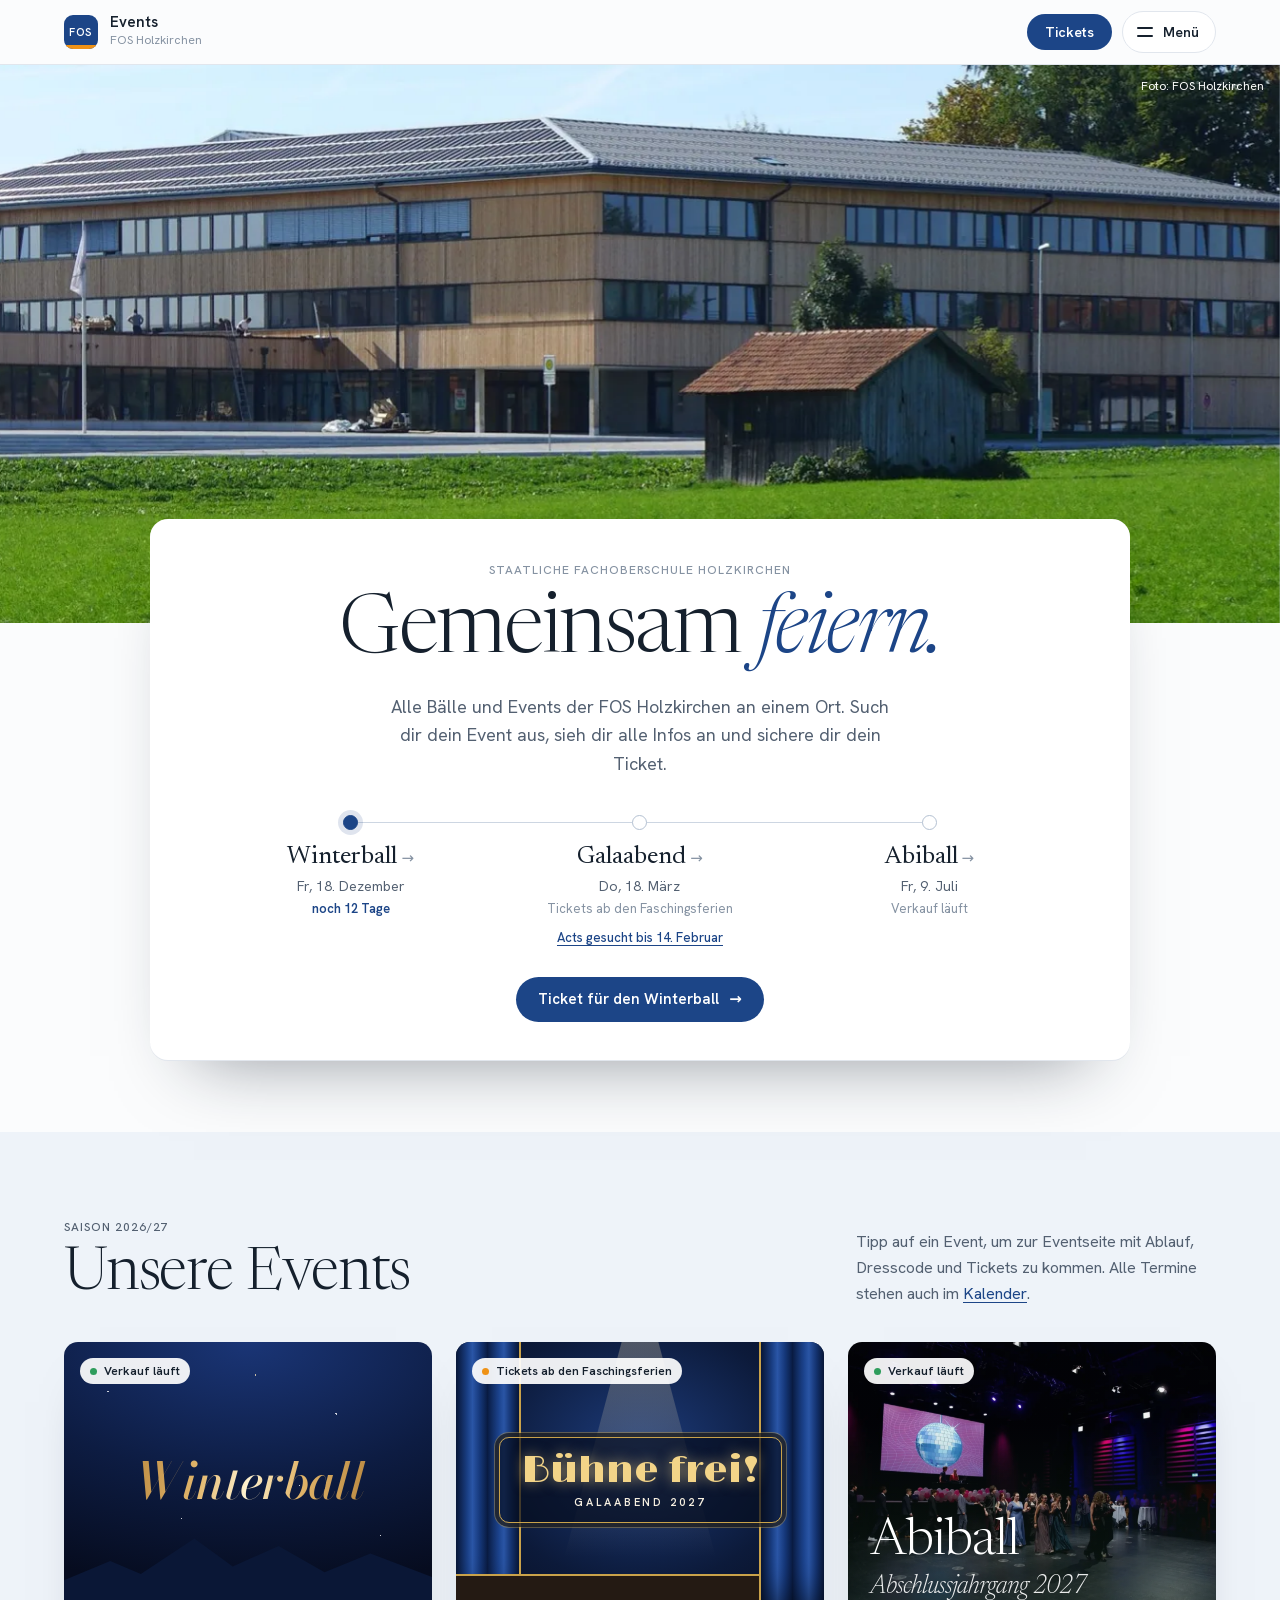
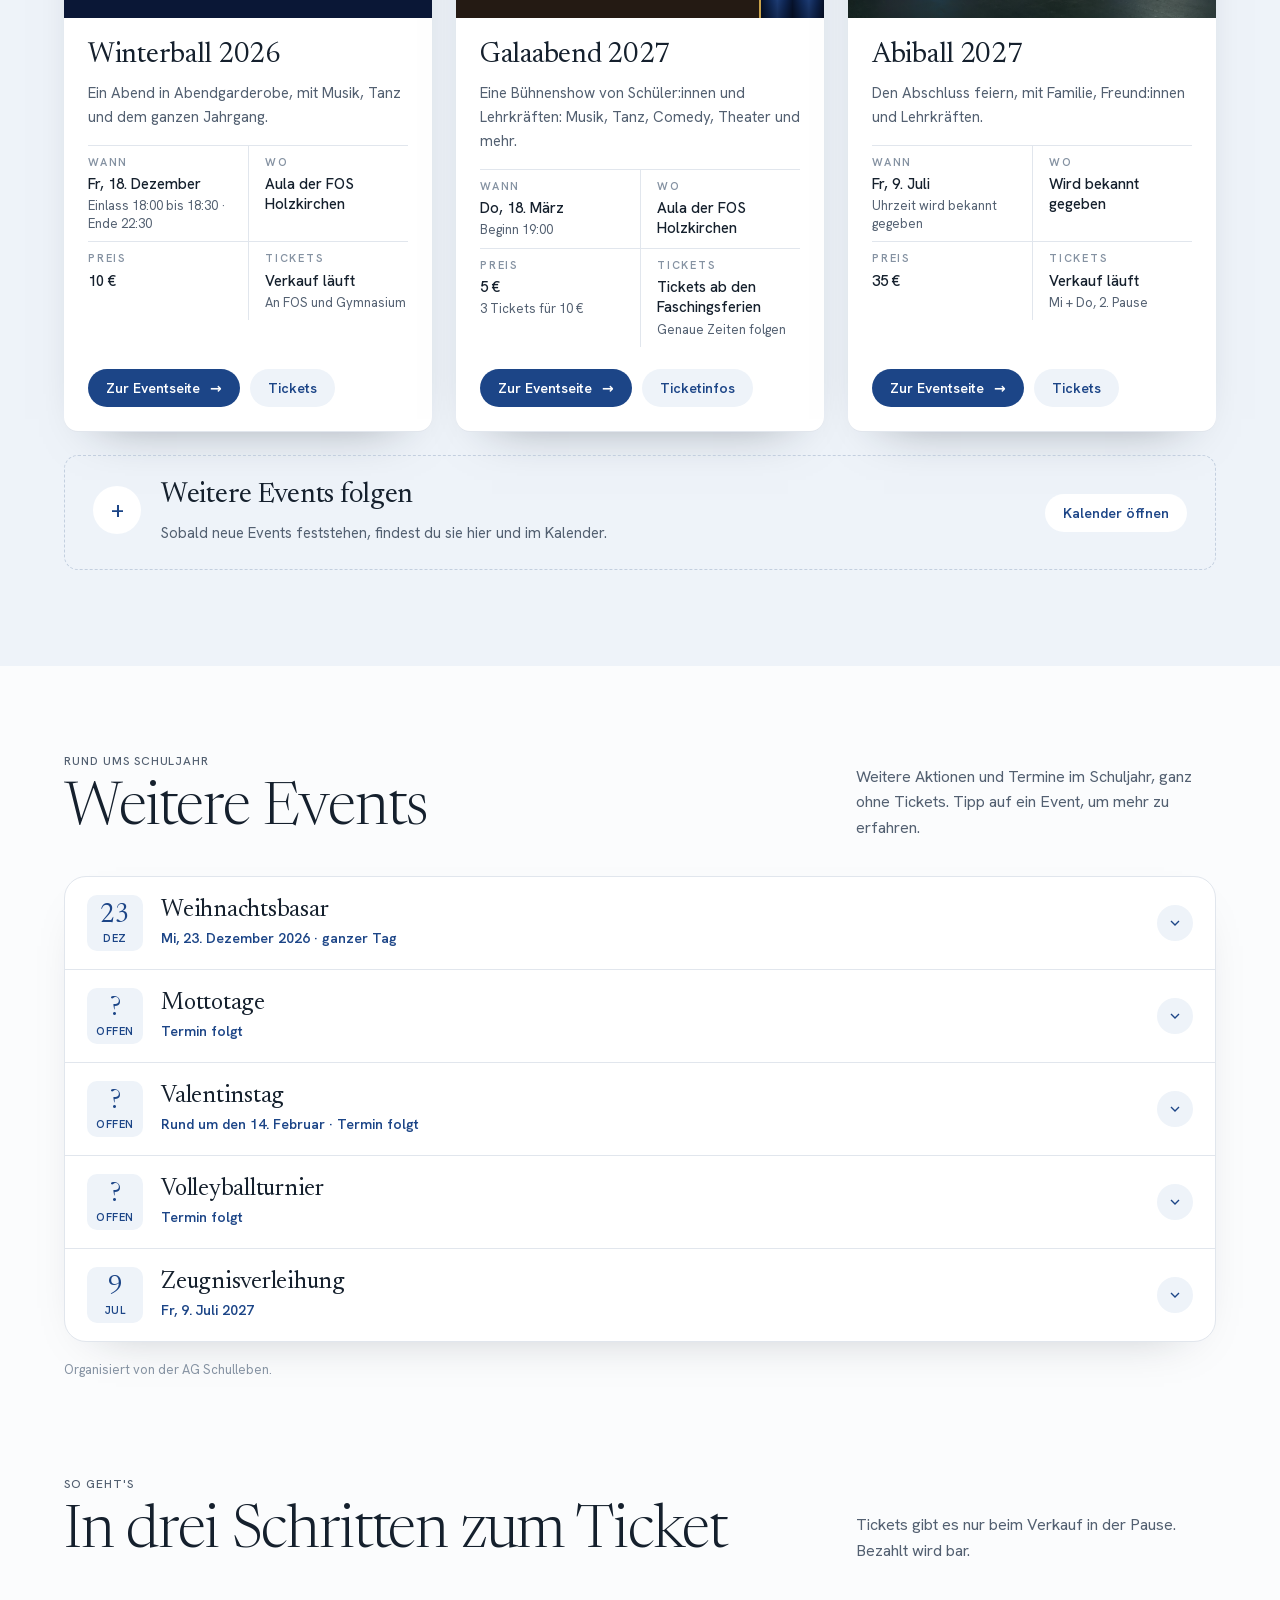
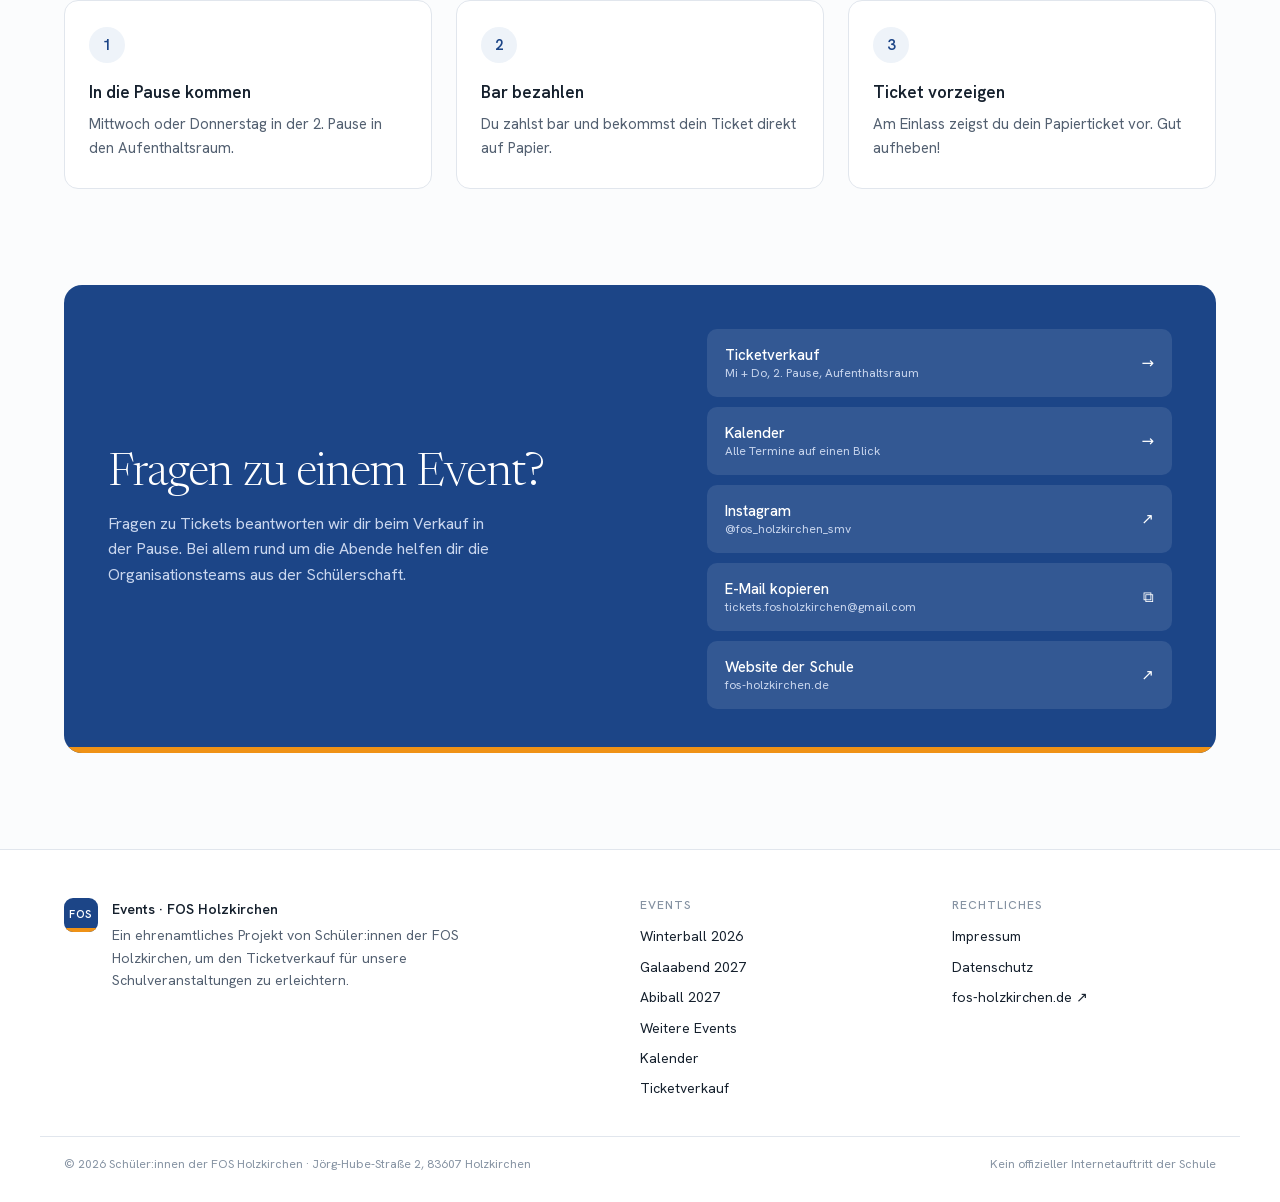
==== commit d571515a: "Weitere Events: übersichtliche Liste zum Aufklappen Co-Authored-By: Claude Opus 5.5 <noreply@anthrop" ====
--- a/index.html
+++ b/index.html
@@ -223,15 +223,35 @@
 /* ---------- So geht's & Kontakt ---------- */
 .sec { padding-block: 96px 0; }
 .wev { padding-block: 88px 0; }
-.wev-list { list-style: none; margin: 0; padding: 0; display: grid; grid-template-columns: repeat(auto-fill, minmax(min(100%, 340px), 1fr)); gap: 16px; }
-.wev-i { display: grid; grid-template-columns: 64px minmax(0, 1fr); gap: 18px; align-items: start; padding: 22px; border: 1px solid var(--line); border-radius: 18px; background: #fff; }
-.wev-i h3 { margin: 0; font: 400 26px/1.1 var(--f-serif); letter-spacing: -.01em; hyphens: auto; -webkit-hyphens: auto; overflow-wrap: break-word; }
-@media (max-width: 400px) { .wev-i { grid-template-columns: 52px minmax(0, 1fr); gap: 14px; padding: 18px; } .wev-i .m-date { height: 52px; } .wev-i h3 { font-size: 23px; } }
-.wev-when { margin: 6px 0 0; font-size: 14px; font-weight: 600; color: var(--blue); }
-.wev-txt { margin: 8px 0 0; font-size: 15px; color: var(--ink-2); }
-.wev-ort { display: inline-block; margin-top: 12px; padding: 4px 10px; border-radius: 999px; background: var(--tint); font-size: 13px; color: var(--ink-2); }
+.wev-list { list-style: none; margin: 0; padding: 0; background: #fff; border: 1px solid var(--line); border-radius: 22px; overflow: hidden; box-shadow: 0 18px 50px -34px rgba(21, 32, 45, .35); }
+.wev-i + .wev-i { border-top: 1px solid var(--line); }
+.wev-i details > summary { list-style: none; cursor: pointer; display: grid; grid-template-columns: 56px minmax(0, 1fr) 36px; gap: 18px; align-items: center; padding: 18px 22px; transition: background .2s; }
+.wev-i details > summary::-webkit-details-marker { display: none; }
+.wev-i details > summary:hover { background: var(--tint); }
+.wev-i details > summary:focus-visible { outline: 2px solid var(--blue); outline-offset: -2px; }
+.wev-i .m-date { height: 56px; }
+.wev-name { display: block; margin: 0; font: 400 24px/1.15 var(--f-serif); letter-spacing: -.01em; hyphens: auto; -webkit-hyphens: auto; overflow-wrap: break-word; }
+.wev-when { display: block; margin-top: 3px; font-size: 14px; font-weight: 600; color: var(--blue); }
+.wev-chev { width: 36px; height: 36px; border-radius: 50%; display: grid; place-items: center; background: var(--tint); color: var(--blue); transition: transform .3s cubic-bezier(.2, .8, .2, 1), background .2s; }
+.wev-chev svg { width: 16px; height: 16px; }
+.wev-i details[open] .wev-chev { transform: rotate(180deg); background: var(--blue); color: #fff; }
+.wev-body { padding: 0 22px 22px calc(22px + 56px + 18px); }
+.wev-txt { margin: 0; font-size: 15px; line-height: 1.6; color: var(--ink-2); max-width: 60ch; }
+.wev-meta { display: flex; flex-wrap: wrap; gap: 8px; margin-top: 14px; }
+.wev-ort { display: inline-flex; align-items: center; gap: 6px; padding: 5px 11px; border-radius: 999px; background: var(--tint); font-size: 13px; color: var(--ink-2); }
+.wev-ort svg { width: 14px; height: 14px; color: var(--blue); }
+.wev-i details[open] .wev-body { animation: wev-in .35s ease both; }
+@keyframes wev-in { from { opacity: 0; transform: translateY(-6px); } }
 .wev-i.past { opacity: .55; }
 .wev-i.past .wev-when::after { content: " · vorbei"; color: var(--ink-3); }
+@media (max-width: 520px) {
+  .wev-i details > summary { grid-template-columns: 48px minmax(0, 1fr) 32px; gap: 14px; padding: 16px; }
+  .wev-i .m-date { height: 48px; }
+  .wev-i .m-date b { font-size: 22px; }
+  .wev-name { font-size: 21px; }
+  .wev-chev { width: 32px; height: 32px; }
+  .wev-body { padding: 0 16px 18px 16px; }
+}
 .wev-by { margin: 18px 0 0; font-size: 13px; color: var(--ink-3); }
 #steps { list-style: none; margin: 0; padding: 0; display: grid; grid-template-columns: repeat(3, 1fr); gap: 24px; }
 .step { display: grid; gap: 6px; align-content: start; padding: 26px 24px 28px; border-radius: 14px; background: #fff; border: 1px solid var(--line); }
@@ -436,7 +456,7 @@
     <div class="wrap">
       <div class="head">
         <div><p class="label">Rund ums Schuljahr</p><h2 id="h-wev">Weitere Events</h2></div>
-        <p>Weitere Aktionen und Termine im Schuljahr, ganz ohne Tickets. Neue Termine tragen wir hier ein, sobald sie feststehen.</p>
+        <p>Weitere Aktionen und Termine im Schuljahr, ganz ohne Tickets. Tipp auf ein Event, um mehr zu erfahren.</p>
       </div>
       <ol class="wev-list" id="wevList"></ol>
       <p class="wev-by" id="wevBy"></p>
@@ -1316,12 +1336,16 @@
   const wev = window.WB.config.weitere;
   if (wev && wev.liste.length) {
     const heute = new Date(); heute.setHours(0, 0, 0, 0);
+    const pin = '<svg viewBox="0 0 24 24" fill="none" stroke="currentColor" stroke-width="1.8" aria-hidden="true"><path d="M12 21s-7-6.2-7-11.5a7 7 0 0 1 14 0C19 14.8 12 21 12 21z"/><circle cx="12" cy="9.5" r="2.5"/></svg>';
+    const chev = '<span class="wev-chev" aria-hidden="true"><svg viewBox="0 0 24 24" fill="none" stroke="currentColor" stroke-width="2"><path d="m6 9 6 6 6-6"/></svg></span>';
     document.getElementById("wevList").innerHTML = wev.liste.map((a) => {
       const d = a.datum ? new Date(a.datum + "T00:00:00") : null;
       const box = d ? `<span class="m-date" aria-hidden="true"><b>${d.getDate()}</b><small>${MON[d.getMonth()]}</small></span>`
         : `<span class="m-date" aria-hidden="true"><b>?</b><small>offen</small></span>`;
-      return `<li class="wev-i${d && d < heute ? " past" : ""}">${box}<div><h3>${esc(a.name)}</h3><p class="wev-when">${esc(a.wann)}</p>` +
-        `<p class="wev-txt">${esc(a.text)}</p>${a.ort ? `<span class="wev-ort">${esc(a.ort)}</span>` : ""}</div></li>`;
+      return `<li class="wev-i${d && d < heute ? " past" : ""}"><details>` +
+        `<summary>${box}<span><strong class="wev-name">${esc(a.name)}</strong><span class="wev-when">${esc(a.wann)}</span></span>${chev}</summary>` +
+        `<div class="wev-body"><p class="wev-txt">${esc(a.text)}</p>` +
+        `${a.ort ? `<div class="wev-meta"><span class="wev-ort">${pin}${esc(a.ort)}</span></div>` : ""}</div></details></li>`;
     }).join("");
     document.getElementById("wevBy").textContent = wev.veranstalter ? `Organisiert von der ${wev.veranstalter}.` : "";
   } else document.getElementById("weitere").hidden = true;
